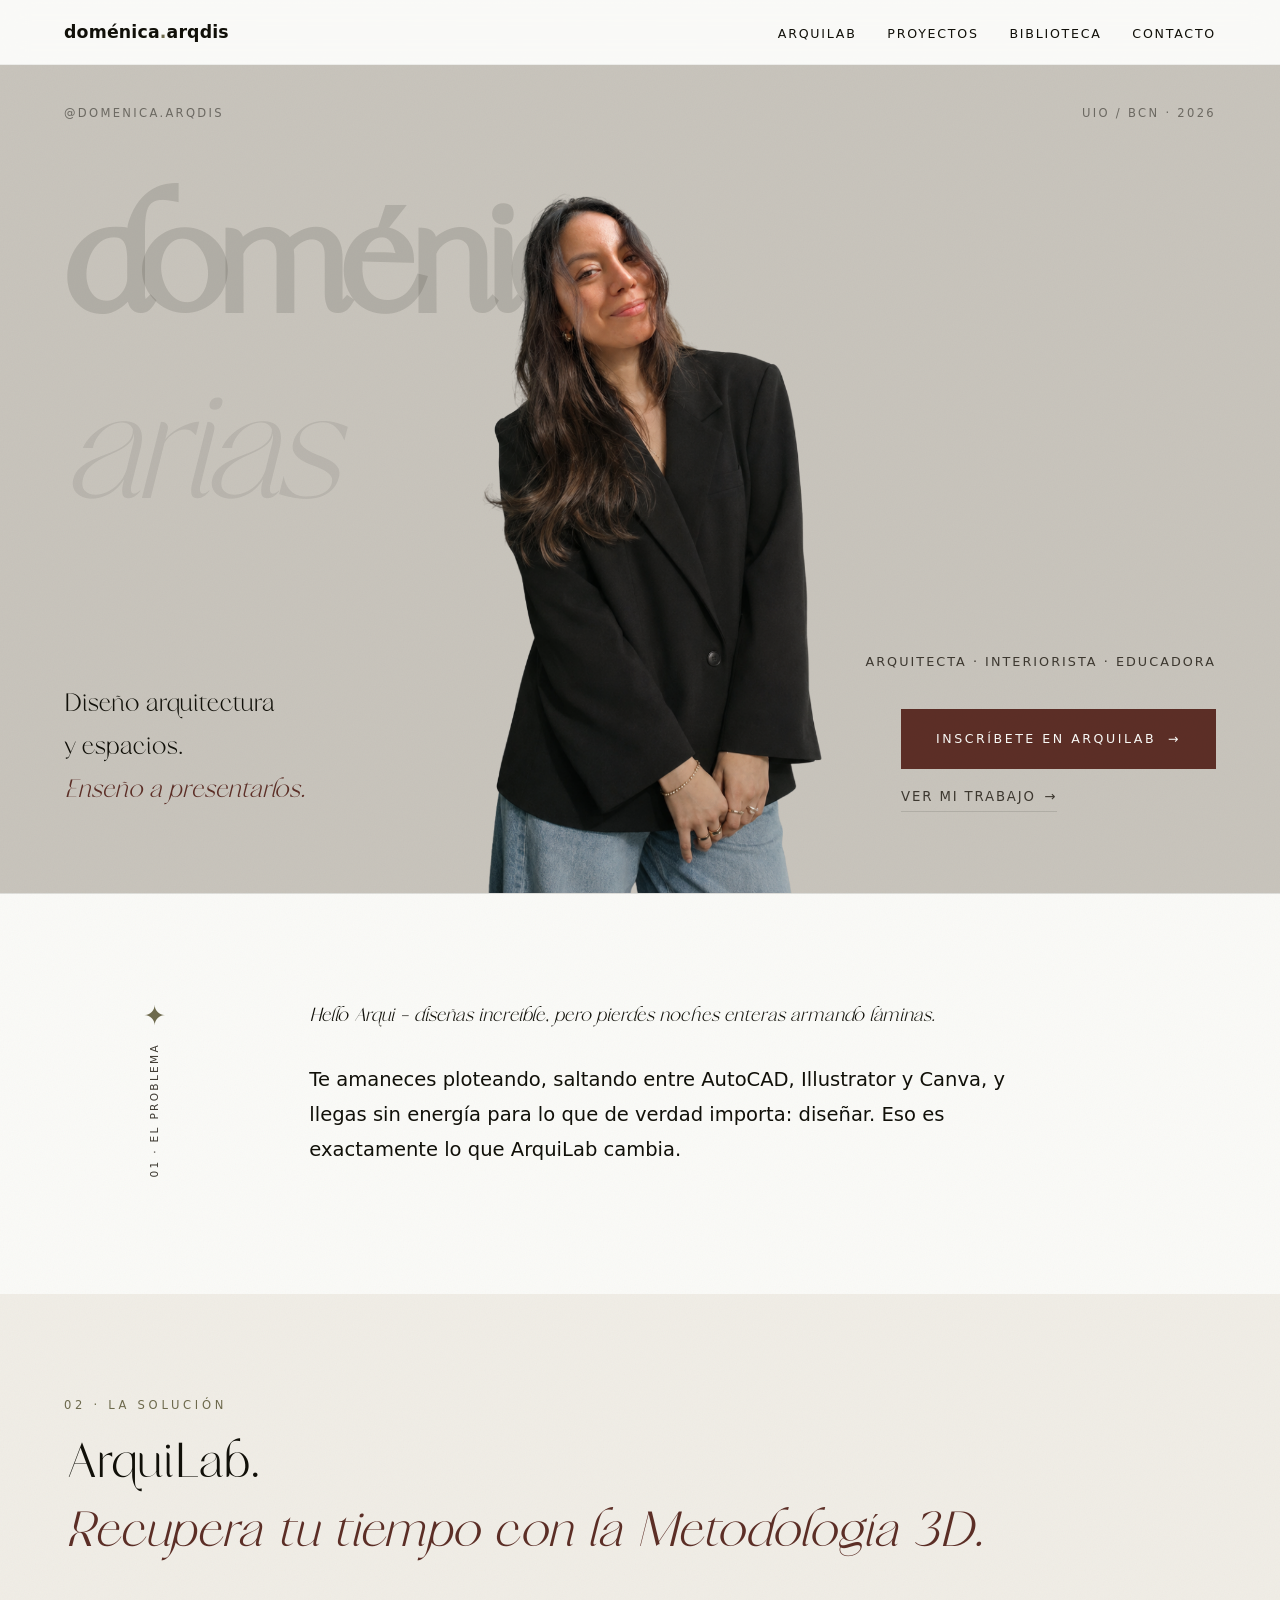
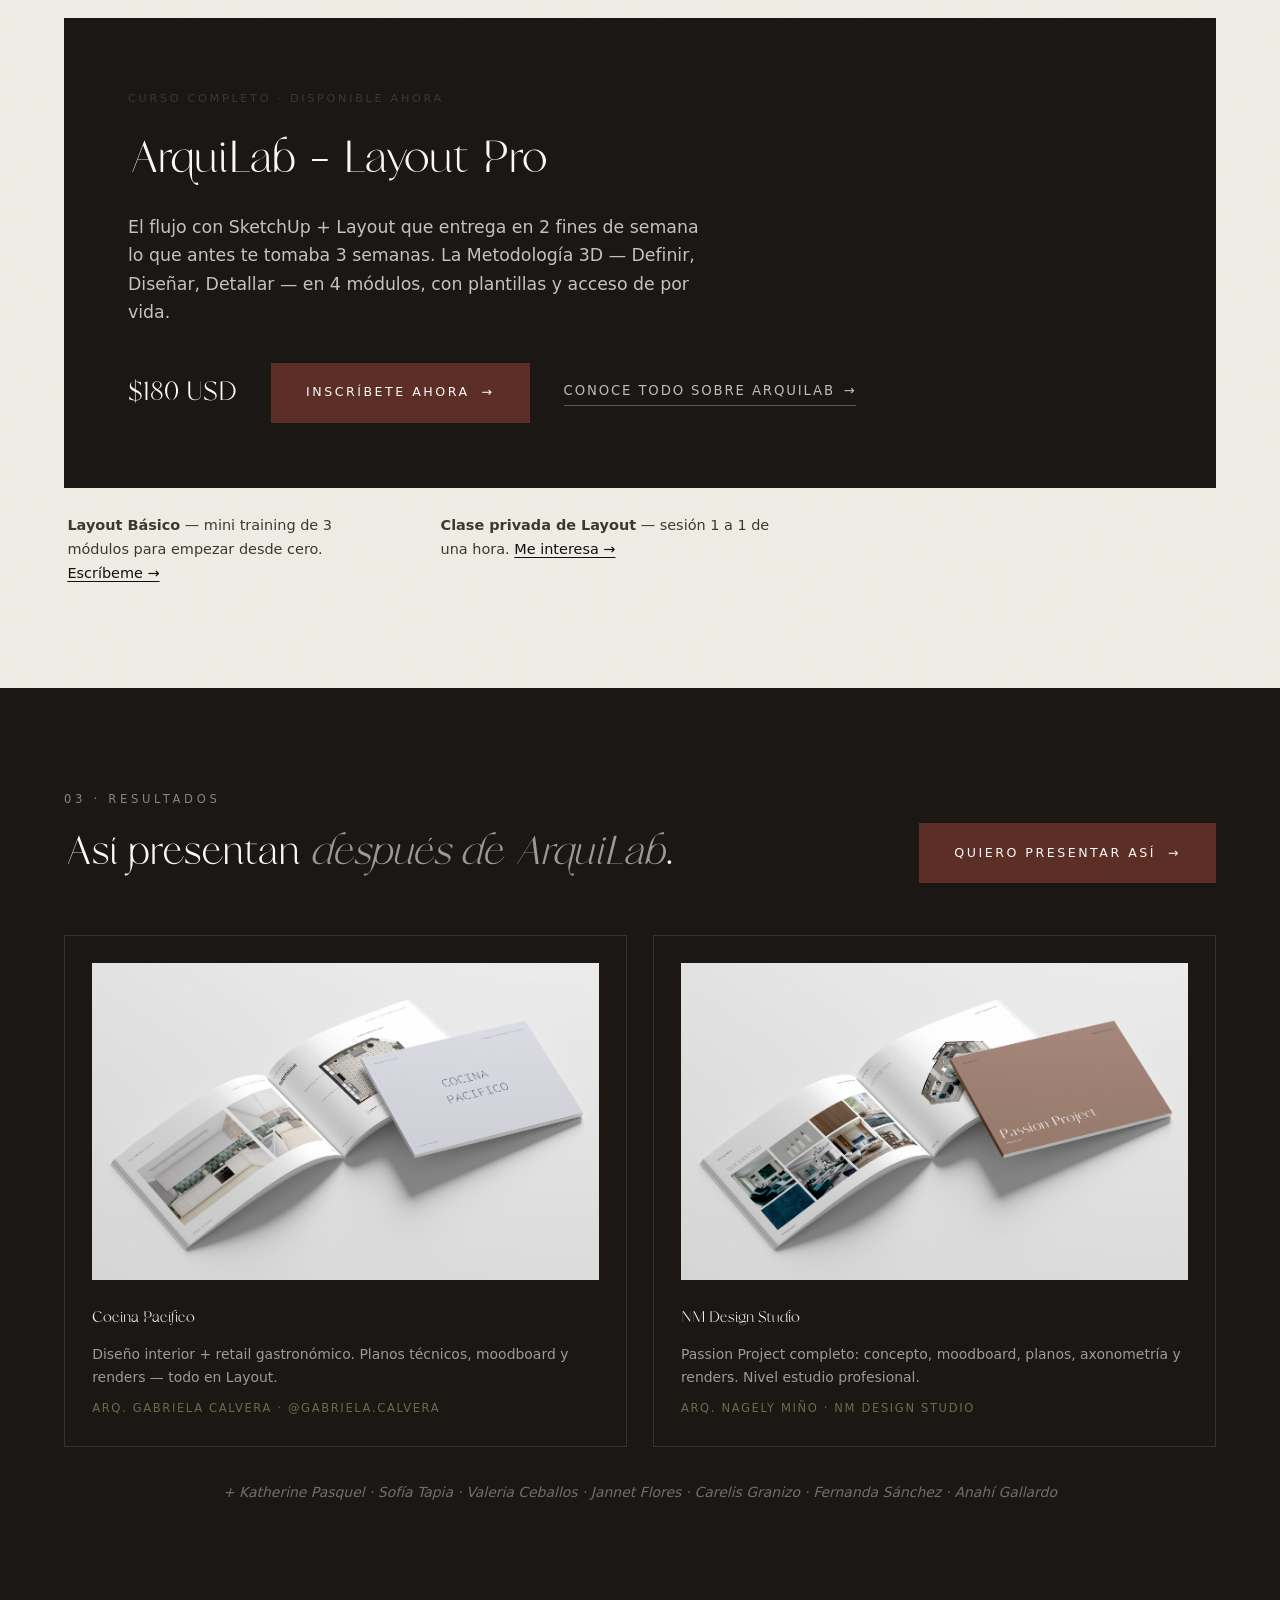
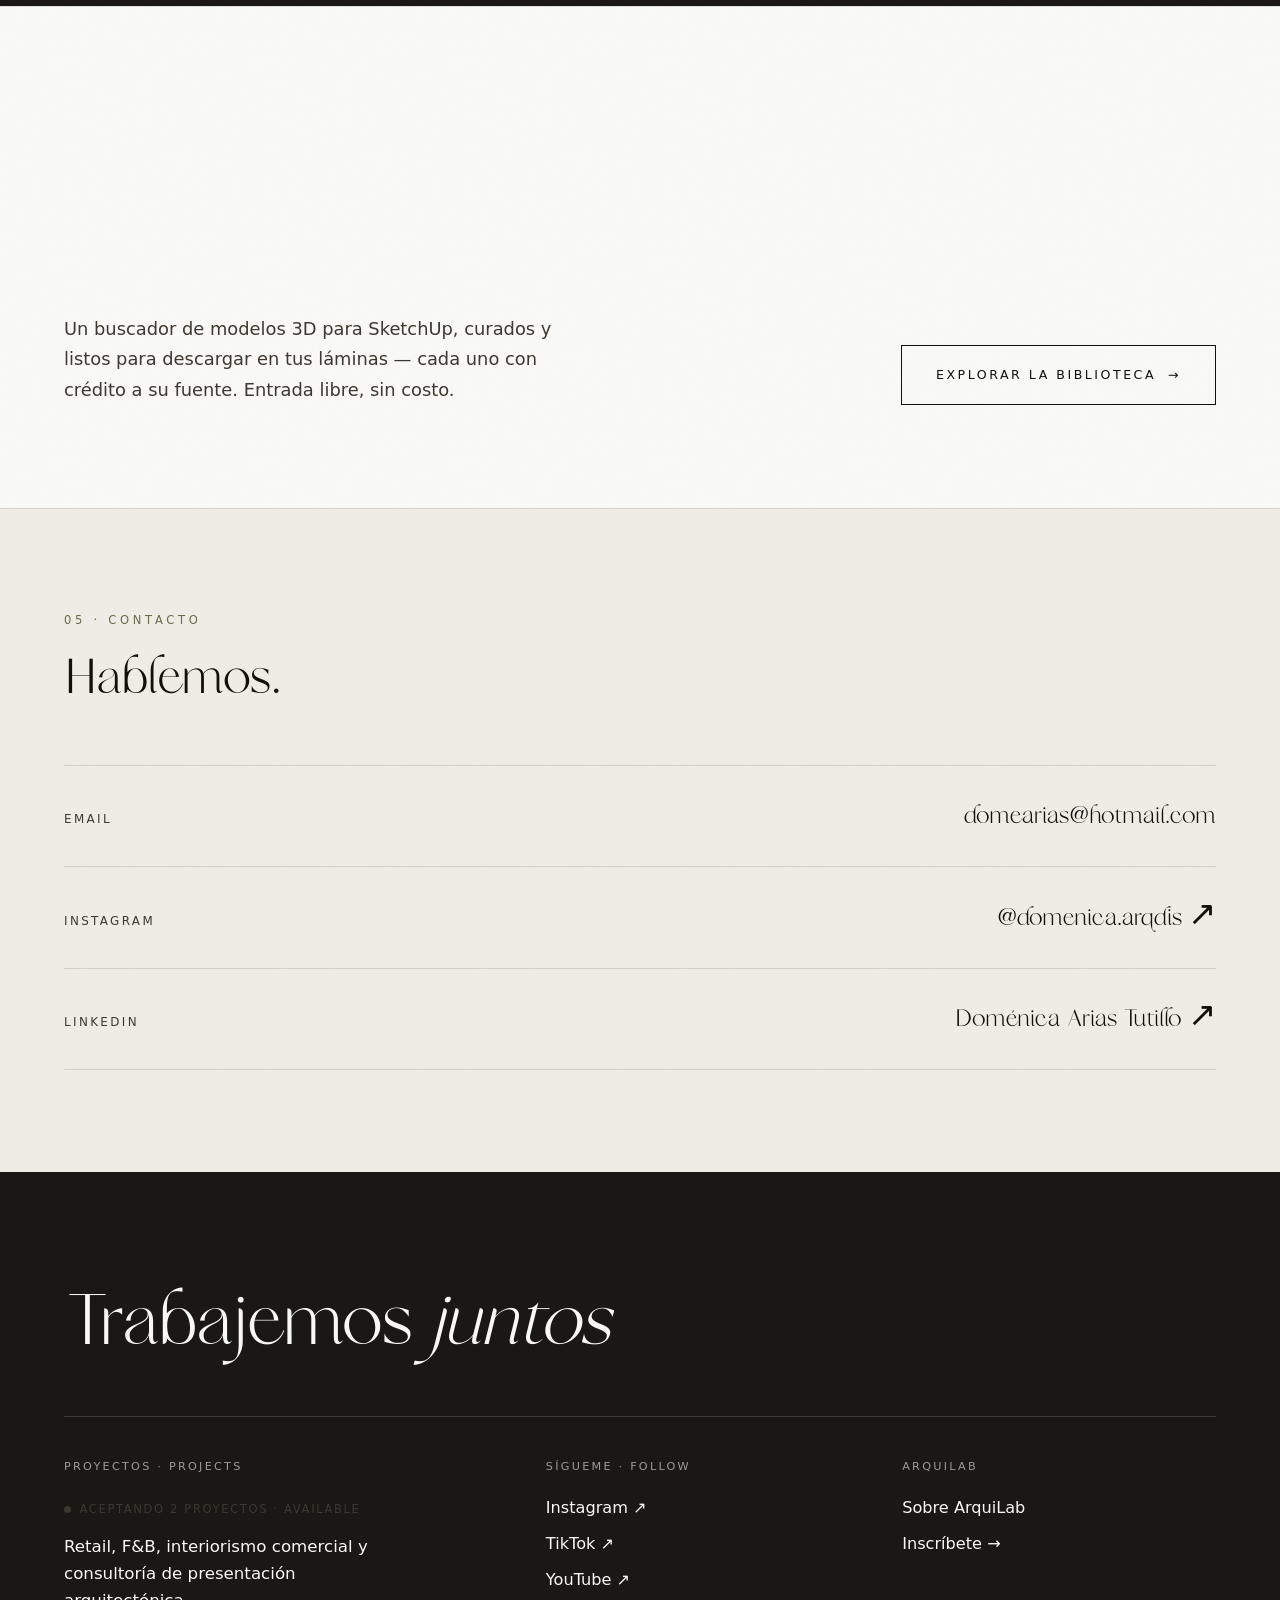
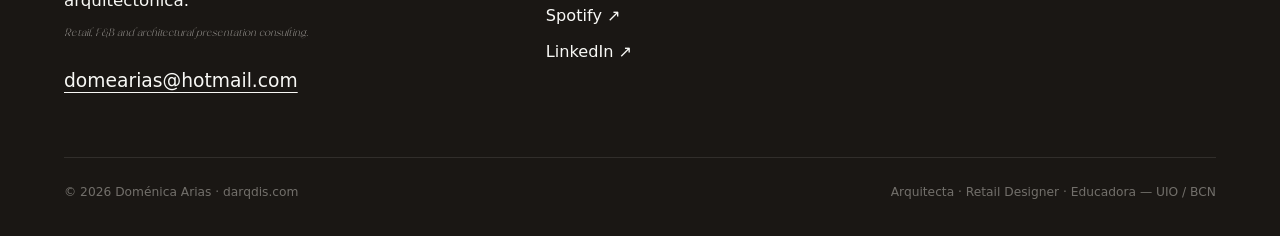
==== index.html @ 2c494d7d "nav: quita el boton Inscribete del menu (index, biblioteca, contacto) Elimina el CTA Inscribete del " ====
<!DOCTYPE html>
<html lang="es">
<head>
<!-- Google tag (gtag.js) -->
<script async src="https://www.googletagmanager.com/gtag/js?id=G-GLL4M44JNR"></script>
<script>
  window.dataLayer = window.dataLayer || [];
  function gtag(){dataLayer.push(arguments);}
  gtag('js', new Date());

  gtag('config', 'G-GLL4M44JNR');
</script>
<meta charset="UTF-8">
<meta name="viewport" content="width=device-width, initial-scale=1.0">
<title>Doménica Arias — Arquitecta · SketchUp + Layout · Retail Design</title>
<meta name="description" content="Doménica Arias — Arquitecta, retail designer e interiorista entre Quito y Barcelona. Especialista en SketchUp + Layout. Fundadora de ArquiLab. @domenica.arqdis">
<meta property="og:title" content="Doménica Arias — Arquitecta · Retail Design · Educadora">
<meta property="og:description" content="Arquitecta ecuatoriana en Barcelona. Retail design, interiorismo y formación digital para arquitectos. SketchUp + Layout + IA.">
<meta property="og:type" content="website">
<link rel="preconnect" href="https://fonts.googleapis.com">
<link rel="preconnect" href="https://fonts.gstatic.com" crossorigin>
<style>
@font-face{font-family:'Frunchy Sage';src:url('/fonts/frunchysage.ttf') format('truetype');font-weight:400;font-style:normal;font-display:swap;}

/* ============================================================
   DOMENICA ARIAS — darqdis · Sistema visual v3
   Playfair Display (serif) + Archivo (sans)
   Bone sheet floating on espresso · orthogonal grid
   Acentos, jerarquía estricta: olive = detalle · oxblood = dinero
   ============================================================ */

@import url('https://fonts.googleapis.com/css2?family=Poppins:wght@400;500;600;700&display=swap');

:root {
  /* Ritmo de fondos: blanco domina · beige de acento · espresso de impacto.
     Nunca 3 secciones seguidas del mismo tono. */
  --bone:      #FAFAF7;   /* blanco por defecto (fondo dominante) */
  --beige:     #F0EDE6;   /* acento cálido — solo algunas bandas */
  --espresso:  #1A1714;   /* impacto — resultados, footer */
  --ink:       #111009;   /* texto principal */
  --ink-soft:  #3D3830;   /* texto secundario */
  --olive:     #6E6A4D;   /* detalle */
  --oxblood:   #5C2E26;   /* dinero — CTAs de ArquiLab */
  --line:      rgba(17, 16, 9, 0.12);
  --line-2:    rgba(17, 16, 9, 0.06);
  --serif: 'Frunchy Sage', Georgia, serif;
  --sans: 'Poppins', system-ui, -apple-system, sans-serif;
  --sheet-w: 1340px;
  --inset: clamp(22px, 5vw, 80px);
  --bandY: clamp(4rem, 8vw, 7.5rem);
  --ease: cubic-bezier(0.22, 1, 0.36, 1);
}

* { margin: 0; padding: 0; box-sizing: border-box; }
html { scroll-behavior: smooth; -webkit-text-size-adjust: 100%; font-size: 106.25%; }

body {
  font-family: var(--sans);
  background: var(--bone);
  color: var(--ink);
  font-weight: 400;
  line-height: 1.65;
  -webkit-font-smoothing: antialiased;
  overflow-wrap: break-word;
}

/* ---- Accesibilidad: foco visible por teclado ---- */
a:focus-visible,
button:focus-visible,
input:focus-visible,
[tabindex]:focus-visible {
  outline: 2px solid var(--olive);
  outline-offset: 3px;
  border-radius: 1px;
}

/* ---- Full width sheet ---- */
.sheet {
  width: 100%;
  background: var(--bone);
  position: relative;
}

/* ---- Grain across the sheet ---- */
.grain {
  position: absolute;
  inset: 0;
  z-index: 60;
  pointer-events: none;
  opacity: 0.04;
  mix-blend-mode: multiply;
  background-image: url("data:image/svg+xml,%3Csvg xmlns='http://www.w3.org/2000/svg' width='200' height='200'%3E%3Cfilter id='n'%3E%3CfeTurbulence type='fractalNoise' baseFrequency='0.82' numOctaves='3' stitchTiles='stitch'/%3E%3C/filter%3E%3Crect width='100%25' height='100%25' filter='url(%23n)'/%3E%3C/svg%3E");
}

/* ============================================================
   TYPE PRIMITIVES
   ============================================================ */
.serif { font-family: var(--serif); font-weight: 500; line-height: 1.02; }
.serif-it { font-family: var(--serif); font-style: italic; font-weight: 400; }

.kicker {
  font-family: var(--sans);
  font-weight: 500;
  font-size: 0.68rem;
  letter-spacing: 0.32em;
  text-transform: uppercase;
  color: var(--olive);
}
.num {
  font-family: var(--sans);
  font-weight: 400;
  font-size: 0.72rem;
  letter-spacing: 0.12em;
  color: var(--ink-soft);
}
/* full-width inner padding */
.inner { padding-inline: var(--inset); }

/* band labels (section eyebrow row) */
.band-head {
  display: flex;
  align-items: baseline;
  justify-content: space-between;
  gap: 1.5rem;
  padding: 0;
  margin-bottom: clamp(2rem, 4vw, 3.2rem);
}
.band-head .num { white-space: nowrap; }

/* ============================================================
   NAV
   ============================================================ */
.nav {
  position: sticky;
  top: 0;
  z-index: 70;
  display: flex;
  align-items: center;
  justify-content: space-between;
  padding: 1.05rem var(--inset);
  background: rgba(250, 250, 247, 0.86);
  backdrop-filter: blur(12px);
  -webkit-backdrop-filter: blur(12px);
  border-bottom: 1px solid var(--line-2);
}
.nav__brand {
  font-family: var(--sans);
  font-weight: 700;
  font-size: 1.02rem;
  letter-spacing: 0.01em;
  text-decoration: none;
  color: var(--ink);
}
.nav__brand .dot { color: var(--olive); }
.nav__links { margin-left:auto;
  display: flex;
  gap: clamp(1.1rem, 2.4vw, 2.4rem);
  list-style: none;
  align-items: center;
}
.nav__links a {
  font-family: var(--sans);
  font-size: 0.74rem;
  font-weight: 400;
  letter-spacing: 0.14em;
  text-transform: uppercase;
  text-decoration: none;
  color: var(--ink);
  position: relative;
  padding: 0.3rem 0;
}
.nav__links a::after {
  content: '';
  position: absolute;
  left: 0; bottom: -1px;
  width: 0; height: 1px;
  background: var(--ink);
  transition: width 0.4s var(--ease);
}
.nav__links a:hover::after,
.nav__links a.active::after { width: 100%; }
.nav__links a.active { font-weight: 500; }

.nav__toggle {
  display: none;
  background: none; border: none; cursor: pointer;
  padding: 0.5rem; flex-direction: column; gap: 5px;
}
.nav__toggle span { display: block; width: 25px; height: 1.5px; background: var(--ink); transition: transform 0.4s var(--ease), opacity 0.3s; }
.nav.open .nav__toggle span:nth-child(1) { transform: translateY(6.5px) rotate(45deg); }
.nav.open .nav__toggle span:nth-child(2) { opacity: 0; }
.nav.open .nav__toggle span:nth-child(3) { transform: translateY(-6.5px) rotate(-45deg); }

/* ============================================================
   BUTTONS
   ============================================================ */
.btn {
  display: inline-flex;
  align-items: center;
  gap: 0.7rem;
  font-family: var(--sans);
  font-weight: 500;
  font-size: 0.74rem;
  letter-spacing: 0.2em;
  text-transform: uppercase;
  text-decoration: none;
  color: var(--ink);
  background: transparent;
  padding: 1.1rem 2rem;
  border: 1.5px solid var(--ink);
  border-radius: 0;
  cursor: pointer;
  transition: background 0.45s var(--ease), color 0.45s var(--ease);
}
.btn .arrow { transition: transform 0.45s var(--ease); }
.btn:hover { background: var(--ink); color: var(--bone); }
.btn:hover .arrow { transform: translateX(5px); }
.btn--solid { background: var(--ink); color: var(--bone); border-color: var(--ink); padding: 1.2rem 2.4rem; font-size: 0.8rem; }
.btn--solid:hover { background: var(--ink); border-color: var(--ink); color: var(--bone); }
.btn--light { color: var(--bone); border-color: rgba(247,244,238,0.6); padding: 1.2rem 2.4rem; font-size: 0.8rem; }
.btn--light:hover { background: var(--bone); color: var(--ink); border-color: var(--bone); }
.btn--oxblood { background: var(--oxblood); color: var(--bone); border-color: var(--oxblood); }
.btn--oxblood:hover { background: var(--ink); color: var(--bone); border-color: var(--ink); }
.btn[disabled] { opacity: 0.55; cursor: not-allowed; }
.btn[disabled]:hover { background: transparent; color: inherit; }

/* ============================================================
   HERO
   ============================================================ */
.hero { position: relative; }

/* Treatment A — tipografía gigante de fondo + foto encima con blend mode */
.heroA__media {
  position: relative;
  height: clamp(600px, 92vh, 980px);
  width: 100%;
  background: #C8C4BC;  /* gris estudio más oscuro como referencia */
  overflow: hidden;
}
.heroA__right {
  display: flex; flex-direction: column;
  gap: 1rem; align-items: flex-end; text-align: right;
}

/* Texto gigante — zona superior, ocupa 70% de la altura */
.heroA__wordmark {
  position: absolute; top: 0; left: 0; right: 0;
  height: 72%; z-index: 1;
  display: flex; flex-direction: column;
  justify-content: center; align-items: flex-start;
  padding: 0 var(--inset);
  pointer-events: none; user-select: none;
  line-height: 0.85;
}
.heroA__wordmark span {
  font-family: var(--serif); font-weight: 700;
  font-size: clamp(5rem, 17vw, 17rem);
  color: rgba(17,16,9,0.12);
  letter-spacing: -0.03em;
  text-transform: lowercase; display: block;
}
.heroA__wordmark span:last-child {
  font-style: italic; font-weight: 400;
  color: rgba(17,16,9,0.08);
}

/* Foto — PNG con fondo transparente, directo sobre el texto */
.heroA__portrait {
  position: absolute; bottom: 0; left: 50%;
  transform: translateX(-50%);
  width: 50%; height: 100%; z-index: 2;
  display: flex; align-items: flex-end; justify-content: center;
}
.heroA__portrait .ph {
  width: 100%; height: 90%;
  background: rgba(17,16,9,0.04);
  border: 1px dashed var(--line);
  display: flex; align-items: center; justify-content: center;
}
.heroA__portrait img {
  width: 100%; height: 100%;
  object-fit: contain;
  object-position: bottom center;
  display: block;
  /* Sin mix-blend-mode — PNG transparente directo */
}

/* Info overlay — arriba y abajo sin cruzarse */
.heroA__overlay {
  position: absolute; inset: 0; z-index: 4;
  display: flex; flex-direction: column;
  justify-content: space-between;
  padding: clamp(1.5rem, 3vw, 2.5rem) var(--inset);
  pointer-events: none;
}
.heroA__overlay-top {
  display: flex; justify-content: space-between; align-items: center;
}
.heroA__handle, .heroA__date {
  font-family: var(--sans); font-size: 0.68rem;
  letter-spacing: 0.2em; text-transform: uppercase;
  color: rgba(17,16,9,0.5);
}

/* Descripción — flotante abajo sin franja blanca */
.heroA__overlay-bottom {
  padding: 0 0 2.5rem 0;
  display: grid; grid-template-columns: 1fr 1fr;
  gap: 1rem; align-items: end;
  pointer-events: all;
  position: relative; z-index: 5;
}
.heroA__name {
  font-family: var(--serif); font-weight: 400;
  font-size: clamp(1.4rem, 2.8vw, 2.2rem);
  line-height: 1.2; color: var(--ink);
}
.heroA__name em { font-style: italic; font-weight: 400; color: var(--oxblood); }
.heroA__sub {
  font-family: var(--sans); font-weight: 400;
  font-size: 0.75rem; letter-spacing: 0.16em;
  text-transform: uppercase; color: var(--ink-soft);
  margin-bottom: 1.2rem;
}
.heroA__cta { display: flex; flex-direction: column; align-items: flex-start; gap: 1rem; }
.hero__link {
  display: inline-flex; align-items: center; gap: 0.5rem;
  font-family: var(--sans); font-size: 0.78rem;
  letter-spacing: 0.14em; text-transform: uppercase;
  text-decoration: none; color: var(--ink-soft);
  border-bottom: 1px solid var(--line); padding-bottom: 0.2rem;
  transition: color 0.4s var(--ease), border-color 0.4s var(--ease);
}
.hero__link .arrow { transition: transform 0.4s var(--ease); }
.hero__link:hover { color: var(--ink); border-color: var(--ink); }
.hero__link:hover .arrow { transform: translateX(4px); }
.btn--ghost-light { color: var(--ink); border-color: var(--line); }
.btn--ghost-light:hover { background: var(--ink); color: var(--bone); }
.btn--outline-dark { background: transparent; color: var(--ink); border-color: var(--ink); }
.btn--outline-dark:hover { background: var(--ink); color: var(--bone); }
.about__body .en-light { font-size: 0.85rem; color: var(--ink-soft); font-style: italic; line-height: 1.6; }

@media (max-width: 640px) {
  .heroA__overlay-bottom { grid-template-columns: 1fr; }
  .heroA__portrait { width: 70%; }
  .heroA__wordmark span { font-size: clamp(3.5rem, 18vw, 8rem); }
}

/* Treatment B — editorial split, lots of air */
.heroB {
  display: grid;
  grid-template-columns: 1.05fr 0.95fr;
  min-height: clamp(560px, 80vh, 820px);
}
.heroB__text {
  padding: var(--inset);
  display: flex;
  flex-direction: column;
  justify-content: center;
}
.heroB__name {
  font-family: var(--serif);
  font-weight: 500;
  font-size: clamp(3rem, 8.5vw, 8rem);
  line-height: 0.92;
}
.heroB__name em { font-style: italic; font-weight: 400; }
.heroB__lead {
  font-family: var(--serif);
  font-style: italic;
  font-weight: 400;
  font-size: clamp(1.3rem, 2.2vw, 2rem);
  line-height: 1.3;
  margin-top: 1.8rem;
  max-width: 24ch;
  color: var(--ink);
}
.heroB__row { display: flex; align-items: center; gap: 1.4rem; margin-top: 2.4rem; flex-wrap: wrap; }
.heroB__kicker { font-family: var(--sans); font-weight: 500; font-size: 0.66rem; letter-spacing: 0.3em; text-transform: uppercase; color: var(--ink-soft); margin-bottom: 1.6rem; }
.heroB__media { position: relative; }

/* Treatment C — big rounded sans wordmark over image (informal) */
.heroC__media { position: relative; height: clamp(560px, 84vh, 880px); }
.heroC__overlay {
  position: absolute; inset: 0;
  display: flex; flex-direction: column;
  align-items: center; justify-content: center;
  padding: var(--inset);
}
.heroC__word {
  font-family: var(--sans);
  font-weight: 800;
  font-size: clamp(4rem, 22vw, 20rem);
  line-height: 0.82;
  letter-spacing: -0.03em;
  color: var(--bone);
  text-align: center;
  mix-blend-mode: soft-light;
}
.heroC__word2 {
  font-family: var(--sans);
  font-weight: 800;
  font-size: clamp(4rem, 22vw, 20rem);
  line-height: 0.82;
  letter-spacing: -0.03em;
  color: var(--bone);
  text-align: center;
  position: absolute;
  inset: 0;
  display: flex; align-items: center; justify-content: center;
  opacity: 0.0;
}
.heroC__bar {
  position: absolute;
  left: 0; right: 0; bottom: 0;
  background: var(--bone);
  display: flex;
  align-items: center;
  justify-content: space-between;
  gap: 1.5rem;
  padding: 1.2rem var(--inset);
  flex-wrap: wrap;
}
.heroC__bar .sub { font-family: var(--sans); font-weight: 400; font-size: 0.9rem; letter-spacing: 0.06em; }

/* ============================================================
   IMAGE PLACEHOLDERS
   ============================================================ */
.ph {
  position: relative;
  width: 100%; height: 100%;
  min-height: 100%;
  background-color: var(--line);
  background-image: repeating-linear-gradient(135deg, rgba(17,16,9,0.045) 0, rgba(17,16,9,0.045) 1px, transparent 1px, transparent 12px);
  display: flex; align-items: center; justify-content: center;
  overflow: hidden;
}
.ph--dark { background-color: var(--espresso); }
.ph--dark .ph__tag { color: rgba(247,244,238,0.7); border-color: rgba(247,244,238,0.28); background: rgba(247,244,238,0.06); }
.ph--olive { background-color: var(--olive); }
.ph--blue  { background-color: var(--ink-soft); }
.ph--olive .ph__tag, .ph--blue .ph__tag { color: rgba(247,244,238,0.85); border-color: rgba(247,244,238,0.4); background: rgba(247,244,238,0.08); }
.ph__tag {
  font-family: ui-monospace, 'SFMono-Regular', 'Menlo', monospace;
  font-size: 0.6rem; letter-spacing: 0.04em; text-transform: uppercase;
  color: var(--ink-soft);
  border: 1px dashed rgba(17,16,9,0.3);
  background: rgba(247,244,238,0.4);
  padding: 0.35rem 0.65rem;
}

/* ============================================================
   PHILOSOPHY band (intro statement)
   ============================================================ */
.philosophy { padding: var(--bandY) var(--inset); border-top: 1px solid var(--line); }
.philosophy__grid {
  display: grid;
  grid-template-columns: 0.2fr 1fr;
  gap: clamp(2rem, 5vw, 5rem);
  align-items: start;
}
.philosophy__note {
  display: flex; flex-direction: column; gap: 0.8rem;
  align-items: center; padding-top: 0.3rem;
  position: sticky; top: 6rem;
}
.philosophy__note-marker {
  font-size: 1.6rem; color: var(--olive); line-height: 1;
}
.philosophy__note-label {
  font-family: var(--sans); font-size: 0.62rem;
  letter-spacing: 0.22em; text-transform: uppercase;
  color: var(--ink-soft); writing-mode: vertical-rl;
  transform: rotate(180deg);
}
.philosophy__title { font-family: var(--serif); font-weight: 500; font-size: clamp(2.4rem, 5vw, 4.2rem); line-height: 1; }
.philosophy__body p { font-size: 1.15rem; max-width: 58ch; margin-bottom: 1.4rem; line-height: 1.8; }
.philosophy__body .en {
  font-family: var(--serif); font-style: italic;
  font-size: 1.6rem; color: var(--ink); line-height: 1.4;
  margin-bottom: 1.6rem;
}
.philosophy__body .en-sub {
  font-family: var(--serif); font-style: italic;
  font-size: 1rem; color: var(--ink-soft); line-height: 1.6;
}

/* ============================================================
   PROJECTS — orthogonal grid of tiles
   ============================================================ */
.projects { background: var(--espresso); color: var(--bone); padding: var(--bandY) var(--inset); }
.projects .band-head { color: var(--bone); }
.projects .band-head .num, .projects .kicker { color: rgba(247,244,238,0.6); }
.projects__title { font-family: var(--serif); font-weight: 500; font-size: clamp(2.2rem, 5vw, 3.8rem); line-height: 1; }
.projects__intro { color: rgba(247,244,238,0.7); font-size: 0.9rem; max-width: 30ch; }

.proj-grid {
  display: grid;
  grid-template-columns: repeat(3, 1fr);
  gap: 1px;
  background: rgba(247,244,238,0.12);
}
.proj-card {
  position: relative;
  background: var(--espresso);
  text-decoration: none;
  color: var(--bone);
  display: flex;
  flex-direction: column;
}
.proj-card__media { position: relative; aspect-ratio: 4 / 5; overflow: hidden; }
.proj-card__media img { width: 100%; height: 100%; object-fit: cover; display: block; transition: transform 1.1s var(--ease); }
.proj-card:hover img { transform: scale(1.05); }
.proj-card__overlay {
  position: absolute; inset: 0;
  background: rgba(20,16,12,0.74);
  display: flex; align-items: center; justify-content: center;
  padding: 1.8rem; text-align: center;
  opacity: 0; transition: opacity 0.5s var(--ease);
}
.proj-card:hover .proj-card__overlay { opacity: 1; }
.proj-card__overlay p { font-family: var(--serif); font-style: italic; font-size: 1.15rem; line-height: 1.45; color: var(--bone); }
.proj-card__foot {
  display: flex; align-items: baseline; justify-content: space-between; gap: 1rem;
  padding: 1.1rem 1.3rem 0.4rem;
}
.proj-card__name { font-family: var(--serif); font-weight: 500; font-size: clamp(1.4rem, 2.2vw, 1.9rem); line-height: 1; }
.proj-card__year { font-family: var(--sans); font-size: 0.74rem; color: rgba(247,244,238,0.55); white-space: nowrap; }
.proj-card__type { font-family: var(--sans); font-size: 0.64rem; letter-spacing: 0.18em; text-transform: uppercase; color: rgba(247,244,238,0.55); padding: 0 1.3rem 1.3rem; }

/* ============================================================
   MANIFESTO band — olive color block (eclectic accent)
   ============================================================ */
.manifesto { background: var(--olive); color: var(--bone); padding: clamp(4rem, 9vw, 8rem) var(--inset); }
.manifesto__inner { display: grid; grid-template-columns: 1fr; gap: 2rem; }
.manifesto__quote {
  font-family: var(--serif);
  font-weight: 400;
  font-size: clamp(2rem, 5.2vw, 4.4rem);
  line-height: 1.08;
  max-width: 18ch;
  text-wrap: balance;
}
.manifesto__quote em { font-style: italic; }
.manifesto__sub {
  font-family: var(--sans); font-weight: 400; font-size: 0.95rem;
  max-width: 44ch; color: rgba(247,244,238,0.82); justify-self: end;
}

/* ============================================================
   ABOUT — split
   ============================================================ */
.about { padding: var(--bandY) var(--inset); }
.about__grid { display: grid; grid-template-columns: 0.85fr 1.15fr; gap: clamp(2.5rem, 6vw, 6rem); align-items: center; }
.about__photo { aspect-ratio: 4 / 5; position: relative; }
.about__title { font-family: var(--serif); font-weight: 500; font-size: clamp(2.4rem, 5.5vw, 4.4rem); line-height: 0.98; margin-bottom: 1.8rem; }
.about__title em { font-style: italic; font-weight: 400; color: var(--oxblood); }
.about__body p { font-size: 1rem; margin-bottom: 1.2rem; max-width: 54ch; }
.about__body .en { font-family: var(--serif); font-style: italic; font-size: 1.1rem; color: var(--ink-soft); border-left: 2px solid var(--line); padding-left: 1.1rem; margin-bottom: 2rem; line-height: 1.5; }
.about__socials { display: flex; flex-wrap: wrap; gap: 0.7rem; margin-top: 2rem; }
.social-link {
  display: inline-flex; align-items: center; gap: 0.55rem;
  font-family: var(--sans); font-size: 0.72rem; letter-spacing: 0.12em; text-transform: uppercase;
  text-decoration: none; color: var(--ink);
  border: 1px solid var(--line); padding: 0.65rem 1.1rem;
  transition: all 0.4s var(--ease);
}
.social-link:hover { background: var(--ink); color: var(--bone); border-color: var(--ink); }
.social-link svg { display: block; flex-shrink: 0; transition: transform 0.4s var(--ease); }
.social-link:hover svg { transform: scale(1.08); }

/* ============================================================
   COURSES
   ============================================================ */
.courses { background: var(--beige); padding: var(--bandY) var(--inset); }

/* ============================================================
   RESULTADOS ARQUILAB
   ============================================================ */
.results { background: var(--espresso); color: var(--bone); padding: var(--bandY) var(--inset); }
.results__head { display: flex; justify-content: space-between; align-items: flex-end; gap: 1rem; flex-wrap: wrap; margin-bottom: clamp(2rem, 4vw, 3.5rem); }
.results .kicker { color: rgba(247,244,238,0.5); margin-bottom: 0.8rem; }
.results__title { font-family: var(--serif); font-weight: 500; font-size: clamp(2rem, 4.5vw, 3.4rem); line-height: 1.05; }
.results__title em { font-style: italic; font-weight: 400; color: rgba(247,244,238,0.6); }
.results__head .btn { flex-shrink: 0; }
.results__grid { display: grid; grid-template-columns: 1fr 1fr; gap: 1.5rem; }
.results-card { border: 1px solid rgba(247,244,238,0.12); padding: 1.6rem; }
.results-card__media { aspect-ratio: 16 / 10; overflow: hidden; margin-bottom: 1.2rem; }
.results-card__media img { width: 100%; height: 100%; object-fit: cover; display: block; }
.results-card__title { font-family: var(--serif); font-weight: 500; font-size: 1.3rem; margin-bottom: 0.4rem; }
.results-card__desc { font-size: 0.82rem; color: rgba(247,244,238,0.6); margin-bottom: 0.6rem; }
.results-card__author { font-size: 0.68rem; letter-spacing: 0.14em; text-transform: uppercase; color: var(--olive); }
.results__names { text-align: center; font-size: 0.82rem; font-style: italic; color: rgba(247,244,238,0.4); margin-top: 2rem; }
@media (max-width: 640px) { .results__grid { grid-template-columns: 1fr; } }

/* ============================================================
   BIBLIOTECA (teaser — recurso gratis, entrada suave)
   ============================================================ */
.biblioteca { padding: var(--bandY) var(--inset); border-top: 1px solid var(--line); }
.biblioteca__title { font-family: var(--serif); font-weight: 500; font-size: clamp(2rem, 4.5vw, 3.4rem); line-height: 1.05; margin-top: 0.8rem; }
.biblioteca__title em { font-style: italic; font-weight: 400; color: var(--oxblood); }
.biblioteca__inner { display: flex; align-items: flex-end; justify-content: space-between; gap: clamp(1.5rem, 4vw, 3rem); flex-wrap: wrap; margin-top: clamp(1.5rem, 3vw, 2.5rem); }
.biblioteca__lead { font-size: 1.05rem; color: var(--ink-soft); max-width: 46ch; line-height: 1.7; }
.biblioteca__inner .btn { flex-shrink: 0; }

/* ============================================================
   CONTACTO (lista clave/valor)
   ============================================================ */
.contacto { background: var(--beige); padding: var(--bandY) var(--inset); border-top: 1px solid var(--line); }
.contacto__title { font-family: var(--serif); font-weight: 500; font-size: clamp(2.4rem, 5.5vw, 4.4rem); line-height: 1; margin-top: 0.8rem; }
.contacto__list { margin-top: clamp(2rem, 4vw, 3rem); border-top: 1px solid var(--line); }
.contacto__row { display: flex; align-items: baseline; justify-content: space-between; gap: 1.5rem; padding: 1.3rem 0; border-bottom: 1px solid var(--line); flex-wrap: wrap; }
.contacto__row dt { font-family: var(--sans); font-size: 0.7rem; letter-spacing: 0.2em; text-transform: uppercase; color: var(--ink-soft); }
.contacto__row dd { font-family: var(--serif); font-size: clamp(1.3rem, 3vw, 2rem); }
.contacto__row dd a { color: var(--ink); text-decoration: none; border-bottom: 1px solid transparent; transition: border-color 0.4s var(--ease); }
.contacto__row dd a:hover { border-bottom-color: var(--ink); }

/* ============================================================
   NEWSLETTER
   ============================================================ */
.newsletter { background: var(--espresso); color: var(--bone); padding: var(--bandY) var(--inset); }
.newsletter__inner { display: grid; grid-template-columns: 1.05fr 0.95fr; gap: clamp(2rem, 5vw, 5rem); align-items: center; }
.newsletter__title { font-family: var(--serif); font-weight: 500; font-size: clamp(2.4rem, 5.5vw, 4.4rem); line-height: 1; margin: 1rem 0 1.4rem; }
.newsletter__title em { font-style: italic; font-weight: 400; }
.newsletter__sub { font-family: var(--sans); font-weight: 400; font-size: 1rem; line-height: 1.6; color: rgba(247,244,238,0.78); max-width: 44ch; }
.newsletter__form { display: flex; flex-direction: column; gap: 0.9rem; }
.newsletter__input { background: transparent; border: none; border-bottom: 1px solid rgba(247,244,238,0.4); padding: 0.95rem 0; font-family: var(--sans); font-size: 1rem; color: var(--bone); font-weight: 400; outline: none; transition: border-color 0.4s var(--ease); }
.newsletter__input::placeholder { color: rgba(247,244,238,0.4); }
.newsletter__input:focus { border-bottom-color: var(--bone); }
.newsletter__btn { align-self: flex-start; margin-top: 0.5rem; }
.newsletter__legal { font-family: var(--sans); font-size: 0.7rem; color: rgba(247,244,238,0.4); letter-spacing: 0.04em; margin-top: 0.6rem; }

/* ============================================================
   FOOTER
   ============================================================ */
.footer { background: var(--espresso); color: var(--bone); padding: var(--bandY) var(--inset) 2rem; }
.footer__cta { font-family: var(--serif); font-weight: 500; font-size: clamp(2.6rem, 8vw, 6.5rem); line-height: 0.95; margin-bottom: 2.6rem; }
.footer__cta em { font-style: italic; font-weight: 400; }
.footer__grid { display: grid; grid-template-columns: 1.4fr 1fr 1fr; gap: 2.5rem; padding-top: 2.4rem; border-top: 1px solid rgba(247,244,238,0.16); }
.footer__col h4 { font-family: var(--sans); font-weight: 500; font-size: 0.66rem; letter-spacing: 0.2em; text-transform: uppercase; color: rgba(247,244,238,0.6); margin-bottom: 1.1rem; }
.footer__col a { display: block; color: var(--bone); text-decoration: none; font-size: 0.95rem; margin-bottom: 0.55rem; width: fit-content; transition: color 0.3s var(--ease); }
.footer__col a:hover { color: var(--ink-soft); }
.footer__avail { font-size: 0.98rem; line-height: 1.6; max-width: 32ch; }
.footer__avail .en { display: block; font-family: var(--serif); font-style: italic; font-size: 0.9rem; color: rgba(247,244,238,0.55); margin-top: 0.4rem; }
.footer__avail .pulse { display: inline-flex; align-items: center; gap: 0.5rem; margin-bottom: 0.9rem; font-family: var(--sans); font-size: 0.68rem; letter-spacing: 0.14em; text-transform: uppercase; color: var(--ink-soft); }
.footer__avail .pulse i { width: 7px; height: 7px; border-radius: 50%; background: var(--ink-soft); box-shadow: 0 0 0 0 rgba(168,180,179,0.6); animation: pulse 2.4s infinite; }
@keyframes pulse { 0% { box-shadow: 0 0 0 0 rgba(168,180,179,0.55); } 70% { box-shadow: 0 0 0 8px rgba(168,180,179,0); } 100% { box-shadow: 0 0 0 0 rgba(168,180,179,0); } }
.footer__base { display: flex; justify-content: space-between; align-items: center; gap: 1rem; flex-wrap: wrap; margin-top: 3rem; padding-top: 1.4rem; border-top: 1px solid rgba(247,244,238,0.1); font-family: var(--sans); font-size: 0.72rem; color: rgba(247,244,238,0.4); }

/* ============================================================
   PROJECT DETAIL PAGE (proyecto.html)
   ============================================================ */
.pd-nav .nav__back {
  display: inline-flex; align-items: center; gap: 0.6rem;
  font-family: var(--sans); font-size: 0.74rem; letter-spacing: 0.14em; text-transform: uppercase;
  text-decoration: none; color: var(--ink);
}
.pd-nav .nav__back .arrow { transition: transform 0.4s var(--ease); }
.pd-nav .nav__back:hover .arrow { transform: translateX(-5px); }

/* Hero */
.pd-hero { position: relative; }
.pd-hero__media { position: relative; height: clamp(520px, 78vh, 820px); }
.pd-hero__overlay {
  position: absolute; inset: 0;
  background: linear-gradient(180deg, rgba(20,16,12,0.28) 0%, rgba(20,16,12,0.05) 45%, rgba(20,16,12,0.62) 100%);
  display: flex; flex-direction: column; justify-content: flex-end;
  padding: var(--inset); color: var(--bone);
}
.pd-hero__kicker { font-family: var(--sans); font-weight: 500; font-size: 0.7rem; letter-spacing: 0.28em; text-transform: uppercase; color: rgba(247,244,238,0.82); margin-bottom: 1rem; }
.pd-hero__name { font-family: var(--serif); font-weight: 500; font-size: clamp(3rem, 10vw, 9rem); line-height: 0.92; }
.pd-hero__name em { font-style: italic; font-weight: 400; }
.pd-hero__loc { font-family: var(--serif); font-style: italic; font-size: clamp(1.1rem, 2vw, 1.6rem); color: rgba(247,244,238,0.85); margin-top: 0.6rem; }

/* Meta bar */
.pd-meta { display: grid; grid-template-columns: repeat(4, 1fr); gap: 1.5rem; padding: var(--inset); border-bottom: 1px solid var(--line); }
.pd-meta__item h5 { font-family: var(--sans); font-weight: 500; font-size: 0.64rem; letter-spacing: 0.2em; text-transform: uppercase; color: var(--ink-soft); margin-bottom: 0.5rem; }
.pd-meta__item p { font-family: var(--serif); font-size: 1.3rem; line-height: 1.15; }

/* Concept + sketch */
.pd-concept { display: grid; grid-template-columns: 1.05fr 0.95fr; gap: clamp(2rem, 5vw, 5rem); align-items: center; padding: var(--bandY) var(--inset); }
.pd-concept__kicker { font-family: var(--sans); font-weight: 500; font-size: 0.66rem; letter-spacing: 0.26em; text-transform: uppercase; color: var(--ink-soft); margin-bottom: 1.4rem; }
.pd-concept__title { font-family: var(--serif); font-weight: 500; font-size: clamp(2rem, 4.5vw, 3.4rem); line-height: 1.02; margin-bottom: 1.6rem; }
.pd-concept__title em { font-style: italic; }
.pd-concept__body p { font-size: 1rem; margin-bottom: 1.1rem; max-width: 52ch; }
.pd-concept__body .en { font-family: var(--serif); font-style: italic; font-size: 1.12rem; color: var(--ink-soft); line-height: 1.5; }
.pd-sketch { aspect-ratio: 4 / 3.4; position: relative; }
.pd-sketch .ph { background-color: var(--bone); background-image: repeating-linear-gradient(135deg, rgba(17,16,9,0.06) 0, rgba(17,16,9,0.06) 1px, transparent 1px, transparent 9px); }

/* Plan — neutral band */
.pd-plan { background: var(--bone); padding: var(--bandY) var(--inset); }
.pd-plan__head { display: flex; align-items: baseline; justify-content: space-between; gap: 1.5rem; margin-bottom: clamp(2rem, 4vw, 3rem); flex-wrap: wrap; }
.pd-plan__head h2 { font-family: var(--serif); font-weight: 500; font-size: clamp(1.8rem, 4vw, 3rem); }
.pd-plan__head .num { white-space: nowrap; }
.pd-plan__frame { aspect-ratio: 16 / 9; position: relative; background: var(--bone); border: 1px solid var(--line); }
.pd-plan__frame .ph { background-color: var(--bone); background-image: repeating-linear-gradient(0deg, rgba(17,16,9,0.05) 0, rgba(17,16,9,0.05) 1px, transparent 1px, transparent 22px), repeating-linear-gradient(90deg, rgba(17,16,9,0.05) 0, rgba(17,16,9,0.05) 1px, transparent 1px, transparent 22px); }
.pd-plan__scale { display: flex; align-items: center; gap: 0.8rem; margin-top: 1.2rem; font-family: var(--sans); font-size: 0.7rem; color: var(--ink-soft); letter-spacing: 0.08em; }
.pd-plan__scale .bar { display: flex; }
.pd-plan__scale .bar span { width: 26px; height: 8px; border: 1px solid var(--ink-soft); border-right: none; }
.pd-plan__scale .bar span:last-child { border-right: 1px solid var(--ink-soft); }

/* Materials */
.pd-materials { padding: var(--bandY) var(--inset); }
.pd-materials__head { margin-bottom: clamp(2rem, 4vw, 3rem); }
.pd-materials__head h2 { font-family: var(--serif); font-weight: 500; font-size: clamp(1.8rem, 4vw, 3rem); }
.pd-materials__head .it { font-family: var(--serif); font-style: italic; color: var(--ink-soft); font-size: 1.1rem; }
.mat-grid { display: grid; grid-template-columns: repeat(4, 1fr); gap: clamp(1rem, 2vw, 1.8rem); }
.mat-card { display: flex; flex-direction: column; }
.mat-card__label { font-family: var(--serif); font-size: 1.05rem; margin-bottom: 1rem; }
.mat-card__label em { font-style: italic; color: var(--oxblood); }
.mat-card__swatch { aspect-ratio: 3 / 5; position: relative; margin-bottom: 1.1rem; }
.mat-card__rows { font-family: var(--sans); font-size: 0.74rem; color: var(--ink-soft); }
.mat-card__rows .row { display: flex; justify-content: space-between; gap: 1rem; padding: 0.45rem 0; border-top: 1px solid var(--line); }
.mat-card__rows .row b { font-weight: 500; color: var(--ink); text-align: right; }
.mat-card__rows .row b em { font-style: italic; font-weight: 400; }

/* Gallery */
.pd-gallery { padding: 0 var(--inset) var(--bandY); }
.pd-gallery__grid { display: grid; grid-template-columns: 2fr 1fr; gap: clamp(1rem, 2vw, 1.6rem); }
.pd-gallery__grid .ph { min-height: 320px; }
.pd-gallery__col { display: grid; gap: clamp(1rem, 2vw, 1.6rem); }
.pd-gallery__wide { grid-column: 1 / -1; aspect-ratio: 21 / 9; position: relative; }
.pd-gallery__tall { position: relative; }

/* Client quote */
.pd-quote { background: var(--espresso); color: var(--bone); padding: clamp(5rem, 10vw, 9rem) var(--inset); text-align: center; }
.pd-quote__mark { font-family: var(--serif); font-size: clamp(4rem, 9vw, 7rem); line-height: 0.5; color: var(--ink-soft); display: block; margin-bottom: 1rem; }
.pd-quote__text { font-family: var(--serif); font-weight: 400; font-size: clamp(1.6rem, 4vw, 3rem); line-height: 1.22; max-width: 22ch; margin: 0 auto; text-wrap: balance; }
.pd-quote__text em { font-style: italic; }
.pd-quote__by { font-family: var(--sans); font-size: 0.74rem; letter-spacing: 0.18em; text-transform: uppercase; color: rgba(247,244,238,0.6); margin-top: 2rem; }
.pd-quote__by b { display: block; color: var(--bone); font-weight: 500; margin-bottom: 0.3rem; letter-spacing: 0.1em; }

/* Next project */
.pd-next { display: flex; align-items: center; justify-content: space-between; gap: 1.5rem; padding: var(--bandY) var(--inset); border-top: 1px solid var(--line); flex-wrap: wrap; }
.pd-next__label { font-family: var(--sans); font-size: 0.7rem; letter-spacing: 0.2em; text-transform: uppercase; color: var(--ink-soft); margin-bottom: 0.6rem; }
.pd-next a { font-family: var(--serif); font-weight: 500; font-size: clamp(2rem, 5vw, 3.6rem); line-height: 1; text-decoration: none; color: var(--ink); display: inline-flex; align-items: center; gap: 1rem; transition: color 0.4s var(--ease); }
.pd-next a .arrow { font-family: var(--sans); transition: transform 0.4s var(--ease); }
.pd-next a:hover { color: var(--olive); }
.pd-next a:hover .arrow { transform: translateX(8px); }

/* ============================================================
   NAV CTA (always-visible "Inscríbete" button)
   ============================================================ */
.nav__right { display: flex; align-items: center; gap: 0.9rem; }
.nav-cta { border: 1.5px solid var(--ink) !important; padding: 0.7rem 1.3rem !important; font-size: 0.68rem !important; }
.nav-cta::after { display: none; }
@media (max-width: 480px) { .nav-cta span.arrow { display: none; } .nav-cta { padding: 0.6rem 0.9rem !important; } }

/* ============================================================
   PORTFOLIO BIO (compact, lives inside #portfolio)
   ============================================================ */
.portfolio-bio { margin-top: clamp(2.5rem, 5vw, 4rem); padding-top: 2rem; border-top: 1px solid rgba(247,244,238,0.16); display: flex; justify-content: space-between; align-items: center; gap: 2rem; flex-wrap: wrap; }
.portfolio-bio__text { font-size: 0.95rem; color: rgba(247,244,238,0.75); max-width: 46ch; }
.portfolio-bio__row { display: flex; align-items: center; gap: 1.6rem; flex-wrap: wrap; }
.portfolio-bio__row .pulse { display: inline-flex; align-items: center; gap: 0.5rem; font-family: var(--sans); font-size: 0.68rem; letter-spacing: 0.14em; text-transform: uppercase; color: var(--ink-soft); }
.portfolio-bio__row .pulse i { width: 7px; height: 7px; border-radius: 50%; background: var(--ink-soft); box-shadow: 0 0 0 0 rgba(168,180,179,0.6); animation: pulse 2.4s infinite; }
.portfolio-bio__link { color: var(--bone); text-decoration: underline; text-underline-offset: 4px; font-size: 0.9rem; }
.portfolio-bio__link:hover { color: var(--ink-soft); }

/* ============================================================
   BRIDGE (puente) — quote + photo on cream-2
   ============================================================ */
.bridge { background: var(--bone); padding: var(--bandY) var(--inset); }
.bridge__grid { display: grid; grid-template-columns: 0.85fr 1.15fr; gap: clamp(2.5rem, 6vw, 6rem); align-items: center; }
.bridge__photo { aspect-ratio: 4 / 5; position: relative; }
.bridge__quote { font-family: var(--serif); font-weight: 400; font-size: clamp(2rem, 5vw, 3.6rem); line-height: 1.1; max-width: 16ch; color: var(--ink); }
.bridge__quote em { font-style: italic; color: var(--olive); }
.bridge__sub { font-family: var(--sans); font-weight: 400; font-size: 0.95rem; color: var(--ink-soft); margin-top: 1.2rem; max-width: 40ch; }

/* ============================================================
   COURSE MAIN (dominant Layout Pro card) + secondary alternatives
   ============================================================ */
.course-main { background: var(--espresso); color: var(--bone); padding: clamp(2.5rem, 5vw, 4.5rem); margin-bottom: 1.5rem; }
.course-main__tag { font-family: var(--sans); font-size: 0.66rem; letter-spacing: 0.24em; text-transform: uppercase; color: var(--ink-soft); }
.course-main__title { font-family: var(--serif); font-weight: 500; font-size: clamp(2.2rem, 5vw, 3.8rem); line-height: 1.02; margin: 1rem 0 1.2rem; }
.course-main__desc { font-size: 1.02rem; color: rgba(247,244,238,0.78); max-width: 52ch; margin-bottom: 2rem; }
.course-main__row { display: flex; align-items: center; gap: 2rem; flex-wrap: wrap; }
.course-main__price { font-family: var(--serif); font-weight: 500; font-size: clamp(1.8rem, 3vw, 2.6rem); }
.course-alt { display: flex; gap: 2.5rem; flex-wrap: wrap; padding: 0 0.2rem; }
.course-alt__item p { font-size: 0.85rem; color: var(--ink-soft); max-width: 36ch; }
.course-alt__item a { color: var(--ink); text-decoration: underline; text-underline-offset: 3px; }
.course-alt__item a:hover { color: var(--olive); }

/* ============================================================
   LEAD MAGNET (replaces newsletter + recursos)
   ============================================================ */
.lead-magnet { background: var(--espresso); color: var(--bone); padding: var(--bandY) var(--inset); }
.lead-magnet__inner { max-width: 640px; margin: 0 auto; text-align: center; }
.lead-magnet__title { font-family: var(--serif); font-weight: 500; font-size: clamp(2.2rem, 5vw, 3.6rem); line-height: 1.04; margin: 1rem 0 1.2rem; }
.lead-magnet__title em { font-style: italic; font-weight: 400; }
.lead-magnet__sub { font-size: 1rem; color: rgba(247,244,238,0.75); margin-bottom: 2rem; }
.lead-magnet__form { display: flex; gap: 0.8rem; justify-content: center; flex-wrap: wrap; }
.lead-magnet__form .newsletter__input { flex: 1; min-width: 220px; }

/* ============================================================
   SCROLL REVEAL
   ============================================================ */
.reveal { opacity: 0; transform: translateY(28px); transition: opacity 0.9s var(--ease), transform 0.9s var(--ease); }
.reveal.in { opacity: 1; transform: translateY(0); }
.reveal[data-d="1"] { transition-delay: 0.08s; }
.reveal[data-d="2"] { transition-delay: 0.16s; }
.reveal[data-d="3"] { transition-delay: 0.24s; }
@media (prefers-reduced-motion: reduce) {
  *, *::before, *::after {
    animation-duration: 0.01ms !important;
    animation-iteration-count: 1 !important;
    transition-duration: 0.01ms !important;
    scroll-behavior: auto !important;
  }
  .reveal { opacity: 1 !important; transform: none !important; }
}

/* ============================================================
   RESPONSIVE
   ============================================================ */
@media (max-width: 1024px) {
  .philosophy__grid { grid-template-columns: 1fr; gap: 1.5rem; }
  .philosophy__note { flex-direction: row; position: static; }
  .philosophy__note-label { writing-mode: horizontal-tb; transform: none; }
  .proj-grid { grid-template-columns: repeat(2, 1fr); }
  .heroB { grid-template-columns: 1fr; }
  .heroB__media { min-height: 320px; }
  .footer__grid { grid-template-columns: 1fr 1fr; }
  .pd-concept { grid-template-columns: 1fr; gap: 2.5rem; }
  .pd-meta { grid-template-columns: repeat(2, 1fr); gap: 2rem 1.5rem; }
  .mat-grid { grid-template-columns: repeat(2, 1fr); gap: 2rem 1.5rem; }
  .pd-gallery__grid { grid-template-columns: 1fr; }
  .bridge__grid { grid-template-columns: 1fr; gap: 1.5rem; }
}

@media (max-width: 720px) {
  .nav__links {
    position: fixed; top: 0; right: 0; bottom: 0;
    width: min(80vw, 320px);
    background: var(--bone);
    flex-direction: column; align-items: flex-start; justify-content: center;
    gap: 1.6rem; padding: 2rem 2.2rem;
    transform: translateX(100%); transition: transform 0.55s var(--ease);
    box-shadow: -20px 0 60px rgba(0,0,0,0.18);
    z-index: 75;
  }
  .nav.open .nav__links { transform: translateX(0); }
  .nav__links a { font-size: 1rem; }
  .nav__toggle { display: flex; z-index: 76; }
  .about__grid { grid-template-columns: 1fr; }
  .about__photo { max-width: 380px; }
  .proj-grid { grid-template-columns: 1fr; }
  .footer__grid { grid-template-columns: 1fr; }
  .newsletter__inner { grid-template-columns: 1fr; }
  .manifesto__sub { justify-self: start; }
  .pd-meta { grid-template-columns: 1fr 1fr; }
  .mat-grid { grid-template-columns: 1fr 1fr; gap: 2rem 1.2rem; }
  .pd-next a { font-size: 2rem; }
  .portfolio-bio { flex-direction: column; align-items: flex-start; }
  .course-alt { flex-direction: column; gap: 1.2rem; }
  .lead-magnet__form { flex-direction: column; }
  .lead-magnet__form .btn { width: 100%; justify-content: center; }
}

</style>
</head>
<body>
<div class="sheet">
<div class="grain"></div>

<!-- ============ NAV ============ -->
<nav class="nav" id="nav">
  <a href="/" class="nav__brand" aria-label="Doménica Arias — inicio">doménica<span class="dot">.</span>arqdis</a>
  <ul class="nav__links" id="navLinks">
    <li><a href="/arquilab">ArquiLab</a></li>
    <li><a href="/proyectos">Proyectos</a></li>
    <li><a href="/biblioteca">Biblioteca</a></li>
    <li><a href="/contacto">Contacto</a></li>
  </ul>
  <div class="nav__right">
    
    <button class="nav__toggle" id="navToggle" aria-label="Abrir menú" aria-expanded="false">
      <span></span><span></span><span></span>
    </button>
  </div>
</nav>

<!-- ============ HERO ============ -->
<header class="hero" id="hero" data-screen-label="Hero">
  <div class="heroA">
    <div class="heroA__media">

      <!-- Texto gigante de fondo -->
      <div class="heroA__wordmark" aria-hidden="true">
        <span>doménica</span>
        <span>arias</span>
      </div>

      <!-- Foto encima del texto con blend mode -->
      <div class="heroA__portrait">
        <img src="/portrait-transparente.png" alt="Doménica Arias — Arquitecta · darqdis.com">
      </div>

      <!-- Overlay con info -->
      <div class="heroA__overlay">
        <div class="heroA__overlay-top">
          <span class="heroA__handle">@domenica.arqdis</span>
          <span class="heroA__date">UIO / BCN · 2026</span>
        </div>
        <div class="heroA__overlay-bottom">
          <h1 class="heroA__name">Diseño arquitectura<br>y espacios.<br><em>Enseño a presentarlos.</em></h1>
          <div class="heroA__right">
            <p class="heroA__sub">
              Arquitecta · Interiorista · Educadora
            </p>
            <div class="heroA__cta">
              <a href="https://pay.hotmart.com/L102711072Y?off=q5ahpkm3" target="_blank" rel="noopener" class="btn btn--oxblood">Inscríbete en ArquiLab <span class="arrow">→</span></a>
              <a href="/proyectos" class="hero__link">Ver mi trabajo <span class="arrow">→</span></a>
            </div>
          </div>
        </div>
      </div>

    </div>
  </div>
</header>

<!-- ============ 01 · EL PROBLEMA ============ -->
<section class="philosophy" id="problema">
  <div class="philosophy__grid">
    <div class="philosophy__note reveal">
      <span class="philosophy__note-marker">✦</span>
      <p class="philosophy__note-label">01 · El problema</p>
    </div>
    <div class="philosophy__body reveal" data-d="1">
      <p class="en">Hello Arqui — diseñas increíble, pero pierdes noches enteras armando láminas.</p>
      <p>Te amaneces ploteando, saltando entre AutoCAD, Illustrator y Canva, y llegas sin energía para lo que de verdad importa: diseñar. Eso es exactamente lo que ArquiLab cambia.</p>
    </div>
  </div>
</section>

<!-- ============ 02 · LA SOLUCIÓN ============ -->
<section class="courses" id="arquilab" data-screen-label="ArquiLab">
  <div class="band-head reveal">
    <div>
      <p class="kicker">02 · La solución</p>
      <h2 class="about__title" style="margin:0.8rem 0 0;">ArquiLab.<br><em>Recupera tu tiempo con la Metodología 3D.</em></h2>
    </div>
  </div>

  <div class="course-main reveal">
    <span class="course-main__tag">Curso completo · Disponible ahora</span>
    <h3 class="course-main__title">ArquiLab — Layout Pro</h3>
    <p class="course-main__desc">El flujo con SketchUp + Layout que entrega en 2 fines de semana lo que antes te tomaba 3 semanas. La Metodología 3D — Definir, Diseñar, Detallar — en 4 módulos, con plantillas y acceso de por vida.</p>
    <div class="course-main__row">
      <span class="course-main__price">$180 USD</span>
      <a href="https://pay.hotmart.com/L102711072Y?off=q5ahpkm3" target="_blank" rel="noopener" class="btn btn--oxblood">Inscríbete ahora <span class="arrow">→</span></a>
      <a href="/arquilab" class="hero__link" style="color:rgba(247,244,238,0.75);border-color:rgba(247,244,238,0.3);">Conoce todo sobre ArquiLab <span class="arrow">→</span></a>
    </div>
  </div>

  <div class="course-alt">
    <div class="course-alt__item reveal" data-d="1">
      <p><b>Layout Básico</b> — mini training de 3 módulos para empezar desde cero. <a href="https://wa.link/xswrm6" target="_blank" rel="noopener">Escríbeme →</a></p>
    </div>
    <div class="course-alt__item reveal" data-d="2">
      <p><b>Clase privada de Layout</b> — sesión 1 a 1 de una hora. <a href="https://wa.me/34653237082?text=Hello%20Arqui%20me%20interesa%20una%20clase%20privada%20de%201h%20de%20layout" target="_blank" rel="noopener">Me interesa →</a></p>
    </div>
  </div>
</section>

<!-- ============ 03 · RESULTADOS ============ -->
<section class="results" id="resultados">
  <div class="results__head reveal">
    <div>
      <p class="kicker">03 · Resultados</p>
      <h2 class="results__title">Así presentan <em>después de ArquiLab</em>.</h2>
    </div>
    <a class="btn btn--oxblood" href="https://pay.hotmart.com/L102711072Y?off=q5ahpkm3" target="_blank" rel="noopener">Quiero presentar así <span class="arrow">→</span></a>
  </div>

  <div class="results__grid">
    <div class="results-card reveal" data-d="1">
      <div class="results-card__media">
        <img src="MOCKUP_GABY.png" alt="Cocina Pacífico — Arq. Gabriela Calvera">
      </div>
      <h3 class="results-card__title">Cocina Pacífico</h3>
      <p class="results-card__desc">Diseño interior + retail gastronómico. Planos técnicos, moodboard y renders — todo en Layout.</p>
      <p class="results-card__author">Arq. Gabriela Calvera · @gabriela.calvera</p>
    </div>
    <div class="results-card reveal" data-d="2">
      <div class="results-card__media">
        <img src="MOCKUP_NAYELI.png" alt="NM Design Studio — Arq. Nagely Miño">
      </div>
      <h3 class="results-card__title">NM Design Studio</h3>
      <p class="results-card__desc">Passion Project completo: concepto, moodboard, planos, axonometría y renders. Nivel estudio profesional.</p>
      <p class="results-card__author">Arq. Nagely Miño · NM Design Studio</p>
    </div>
  </div>

  <p class="results__names">
    + Katherine Pasquel · Sofía Tapia · Valeria Ceballos · Jannet Flores · Carelis Granizo · Fernanda Sánchez · Anahí Gallardo
  </p>
</section>

<!-- ============ 04 · BIBLIOTECA ============ -->
<section class="biblioteca" id="biblioteca">
  <div class="band-head reveal">
    <div>
      <p class="kicker">04 · Biblioteca</p>
      <h2 class="biblioteca__title">Modelos 3D listos<br>para <em>tus proyectos</em>.</h2>
    </div>
  </div>
  <div class="biblioteca__inner reveal" data-d="1">
    <p class="biblioteca__lead">Un buscador de modelos 3D para SketchUp, curados y listos para descargar en tus láminas — cada uno con crédito a su fuente. Entrada libre, sin costo.</p>
    <a href="/biblioteca" class="btn">Explorar la biblioteca <span class="arrow">→</span></a>
  </div>
</section>

<!-- ============ 05 · CONTACTO ============ -->
<section class="contacto" id="contacto">
  <div class="band-head reveal">
    <div>
      <p class="kicker">05 · Contacto</p>
      <h2 class="contacto__title">Hablemos.</h2>
    </div>
  </div>
  <dl class="contacto__list reveal" data-d="1">
    <div class="contacto__row"><dt>Email</dt><dd><a href="mailto:domearias@hotmail.com">domearias@hotmail.com</a></dd></div>
    <div class="contacto__row"><dt>Instagram</dt><dd><a href="https://instagram.com/domenica.arqdis" target="_blank" rel="noopener">@domenica.arqdis ↗</a></dd></div>
    <div class="contacto__row"><dt>LinkedIn</dt><dd><a href="https://www.linkedin.com/in/dom%C3%A9nica-arias-tutillo-3b9b981ab/" target="_blank" rel="noopener">Doménica Arias Tutillo ↗</a></dd></div>
  </dl>
</section>

<!-- ============ FOOTER ============ -->
<footer class="footer" id="footer" data-screen-label="Contacto">
  <h2 class="footer__cta reveal">Trabajemos <em>juntos</em></h2>
  <div class="footer__grid">
    <div class="footer__col">
      <h4>Proyectos · Projects</h4>
      <p class="footer__avail">
        <span class="pulse"><i></i>Aceptando 2 proyectos · Available</span>
        Retail, F&amp;B, interiorismo comercial y consultoría de presentación arquitectónica.
        <span class="en">Retail, F&amp;B and architectural presentation consulting.</span>
      </p>
      <a href="mailto:domearias@hotmail.com" style="margin-top:1.2rem;font-size:1.1rem;color:var(--bone);text-decoration:underline;text-underline-offset:5px;">domearias@hotmail.com</a>
    </div>
    <div class="footer__col">
      <h4>Sígueme · Follow</h4>
      <a href="https://instagram.com/domenica.arqdis" target="_blank" rel="noopener">Instagram ↗</a>
      <a href="https://www.tiktok.com/@domenica.arqdis" target="_blank" rel="noopener">TikTok ↗</a>
      <a href="https://youtube.com/@domenica.arqdis" target="_blank" rel="noopener">YouTube ↗</a>
      <a href="https://open.spotify.com/show/4md2Bjltyhj0sUq6wG39fB" target="_blank" rel="noopener">Spotify ↗</a>
      <a href="https://www.linkedin.com/in/dom%C3%A9nica-arias-tutillo-3b9b981ab/" target="_blank" rel="noopener">LinkedIn ↗</a>
    </div>
    <div class="footer__col">
      <h4>ArquiLab</h4>
      <a href="/arquilab">Sobre ArquiLab</a>
      <a href="https://pay.hotmart.com/L102711072Y?off=q5ahpkm3" target="_blank" rel="noopener">Inscríbete →</a>
    </div>
  </div>
  <div class="footer__base">
    <span>© 2026 Doménica Arias · darqdis.com</span>
    <span>Arquitecta · Retail Designer · Educadora — UIO / BCN</span>
  </div>
</footer>

</div><!-- /.sheet -->
<script>
/* ============================================================
   DOMENICA ARIAS — interactions (vanilla JS)
   ============================================================ */
(function () {
  'use strict';

  /* ---- Nav: scrolled state ---- */
  var nav = document.getElementById('nav');
  function onScroll() {
    if (window.scrollY > 40) nav.classList.add('scrolled');
    else nav.classList.remove('scrolled');
  }
  window.addEventListener('scroll', onScroll, { passive: true });
  onScroll();

  /* ---- Mobile menu ---- */
  var toggle = document.getElementById('navToggle');
  var navLinks = document.getElementById('navLinks');
  function closeMenu() {
    nav.classList.remove('open');
    toggle.setAttribute('aria-expanded', 'false');
  }
  toggle.addEventListener('click', function () {
    var open = nav.classList.toggle('open');
    toggle.setAttribute('aria-expanded', open ? 'true' : 'false');
  });
  navLinks.addEventListener('click', function (e) {
    if (e.target.tagName === 'A') closeMenu();
  });

  /* ---- Scroll reveal ---- */
  var revealObs = new IntersectionObserver(function (entries) {
    entries.forEach(function (en) {
      if (en.isIntersecting) {
        en.target.classList.add('in');
        revealObs.unobserve(en.target);
      }
    });
  }, { rootMargin: '0px 0px -8% 0px', threshold: 0.08 });
  document.querySelectorAll('.reveal').forEach(function (el) { revealObs.observe(el); });

})();

</script>
</body>
</html>
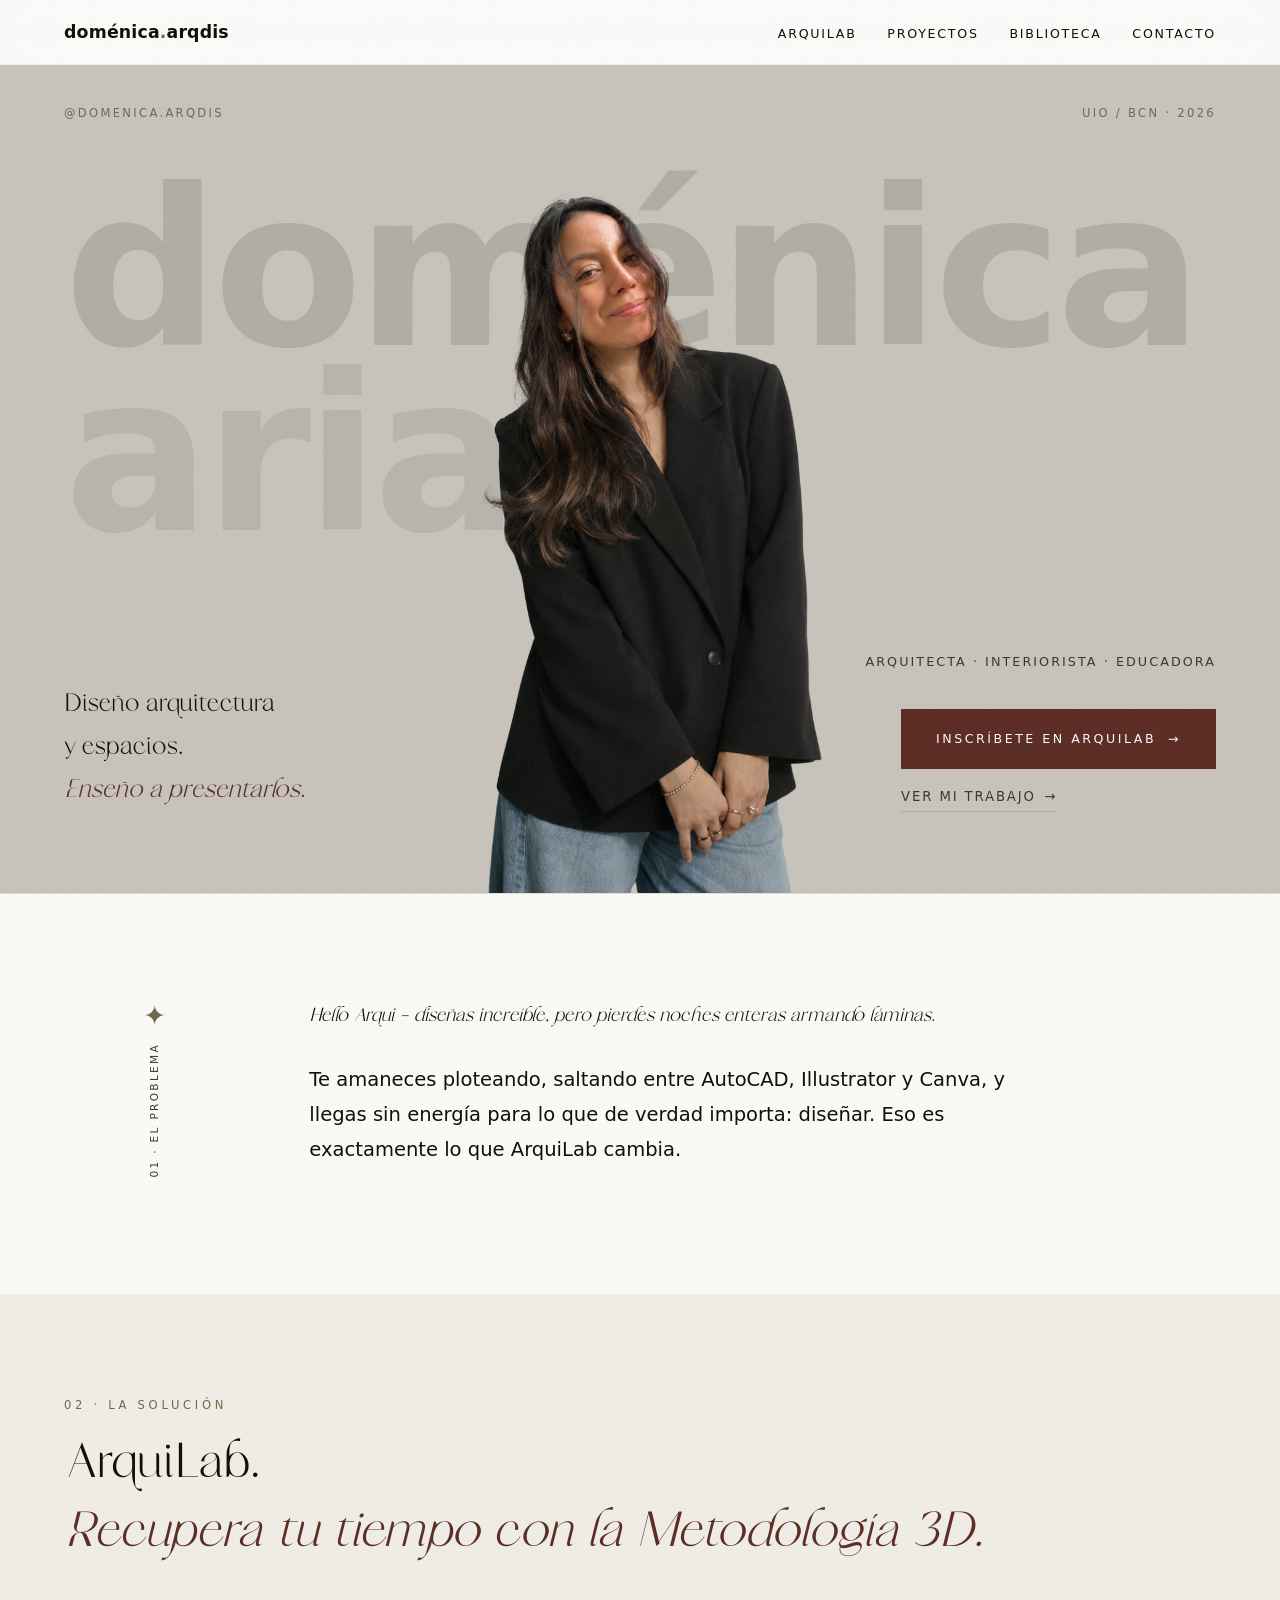
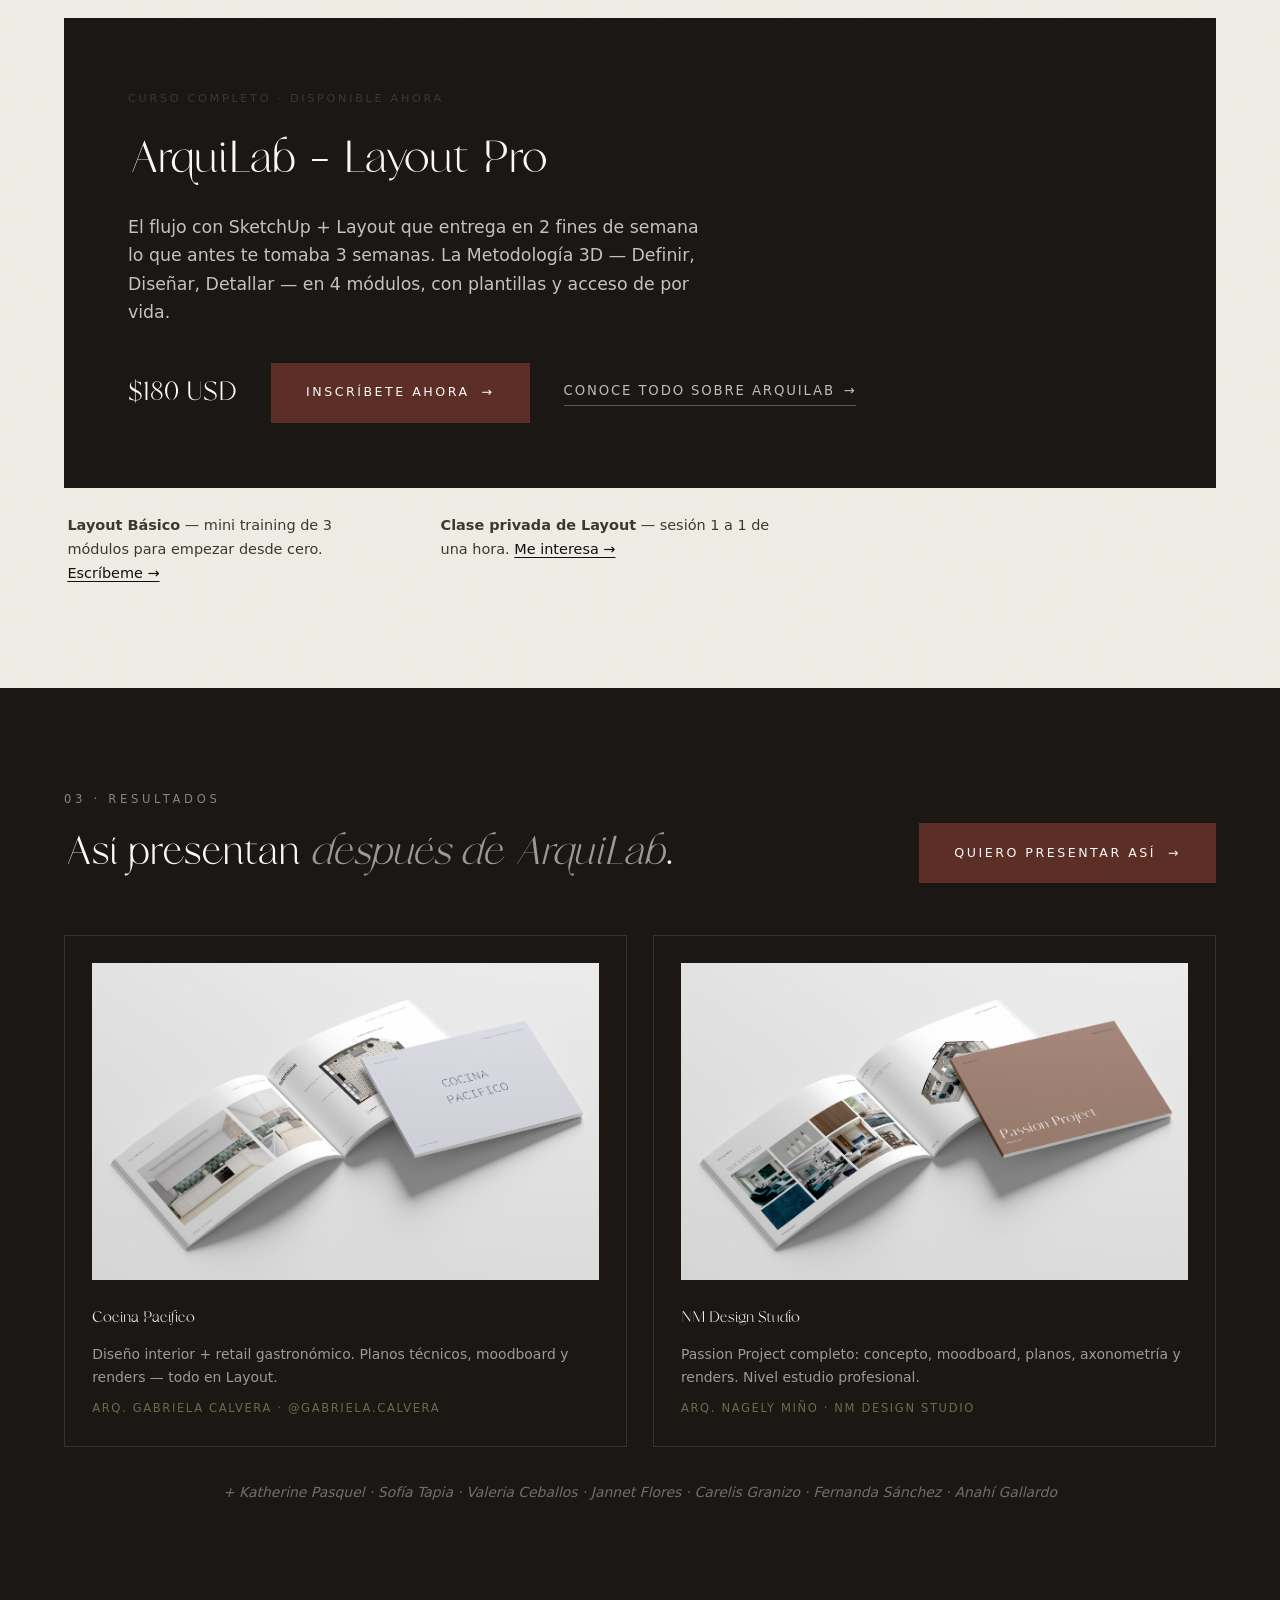
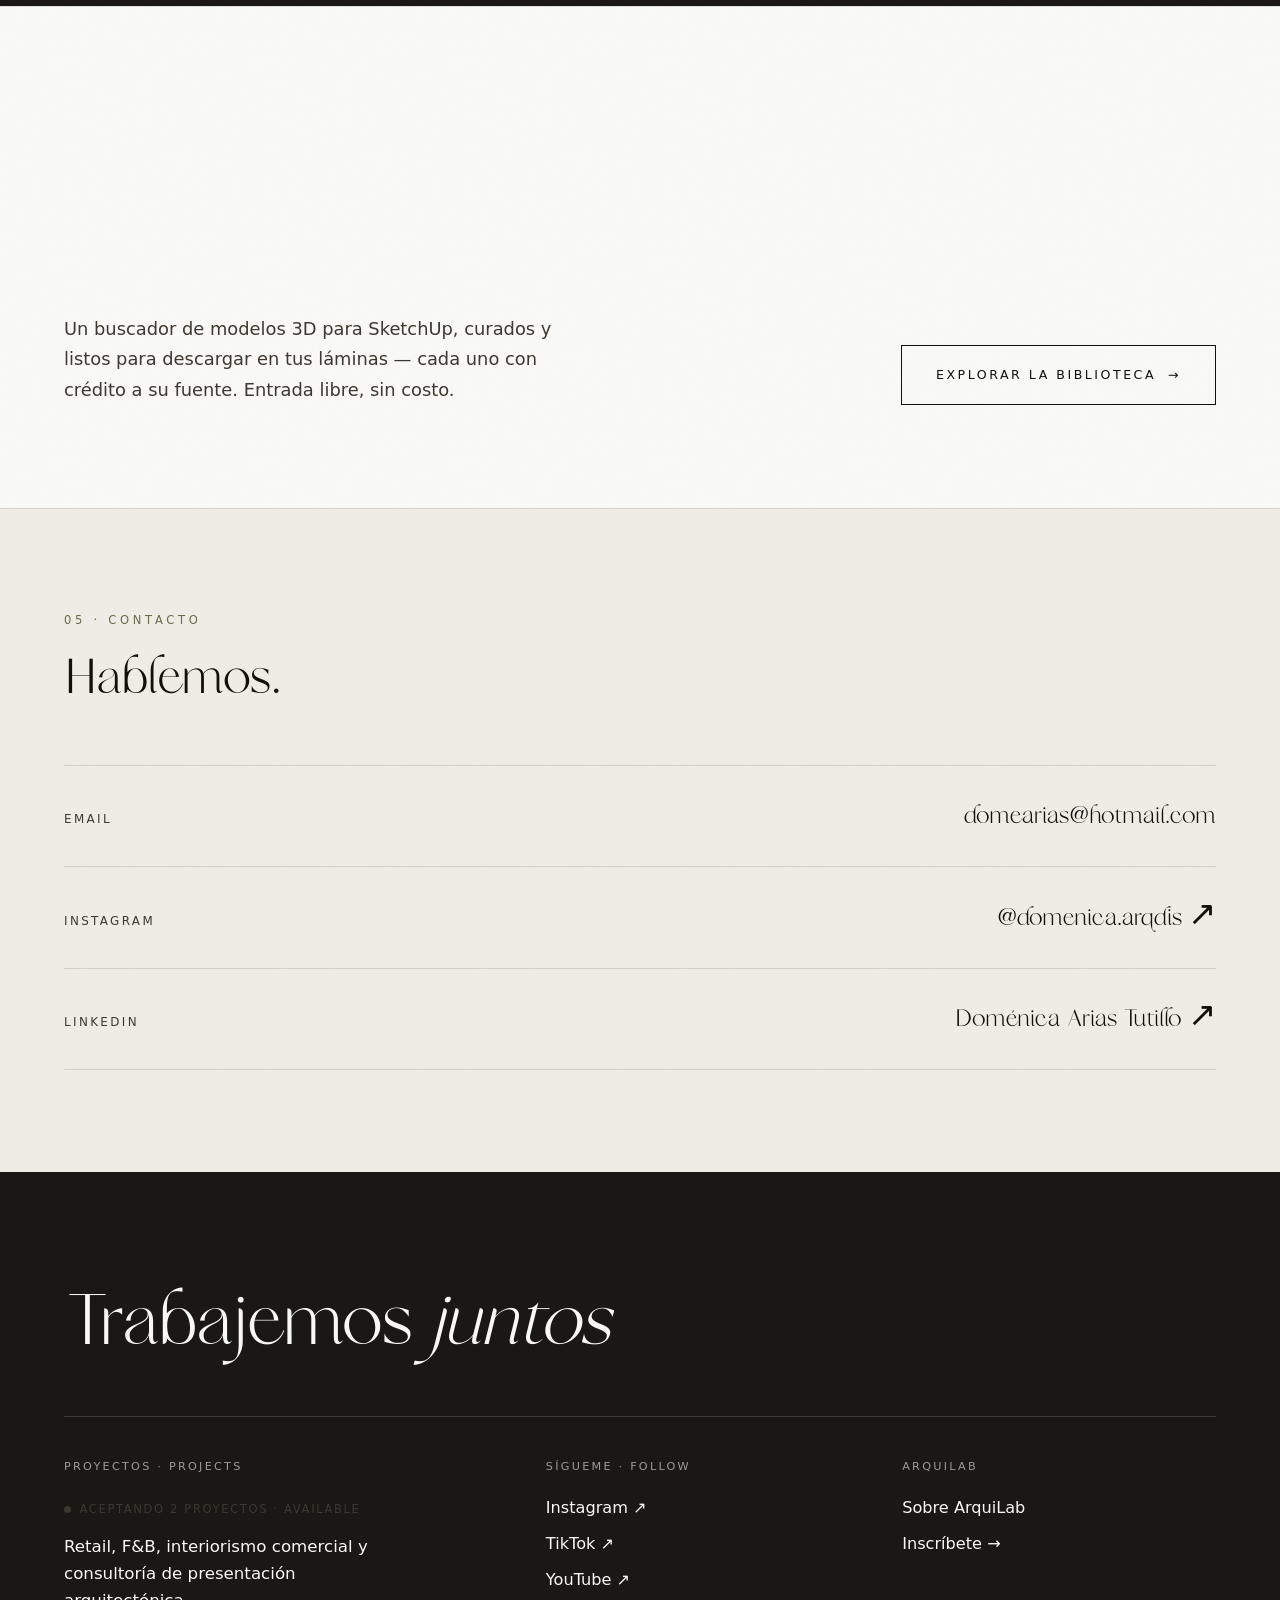
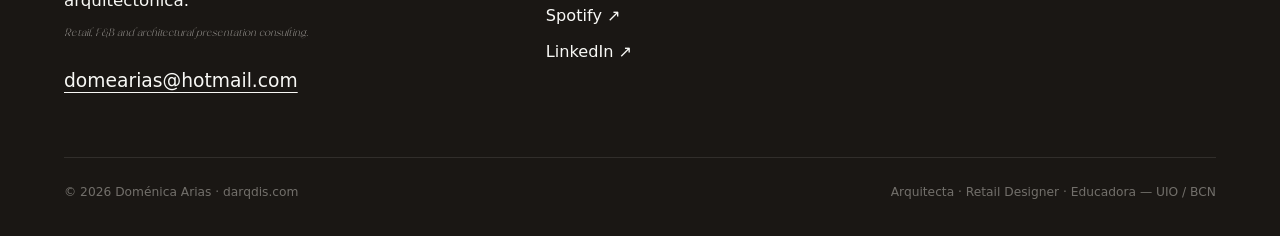
==== commit a614fa48: "index: wordmark del hero 'domenica arias' en Poppins Black (900) Cambia el texto gigante de fondo de" ====
--- a/index.html
+++ b/index.html
@@ -29,7 +29,7 @@
    Acentos, jerarquía estricta: olive = detalle · oxblood = dinero
    ============================================================ */
 
-@import url('https://fonts.googleapis.com/css2?family=Poppins:wght@400;500;600;700&display=swap');
+@import url('https://fonts.googleapis.com/css2?family=Poppins:wght@400;500;600;700;800;900&display=swap');
 
 :root {
   /* Ritmo de fondos: blanco domina · beige de acento · espresso de impacto.
@@ -253,14 +253,14 @@
   line-height: 0.85;
 }
 .heroA__wordmark span {
-  font-family: var(--serif); font-weight: 700;
+  font-family: var(--sans); font-weight: 900;
   font-size: clamp(5rem, 17vw, 17rem);
   color: rgba(17,16,9,0.12);
   letter-spacing: -0.03em;
   text-transform: lowercase; display: block;
 }
 .heroA__wordmark span:last-child {
-  font-style: italic; font-weight: 400;
+  font-style: normal; font-weight: 900;
   color: rgba(17,16,9,0.08);
 }
 
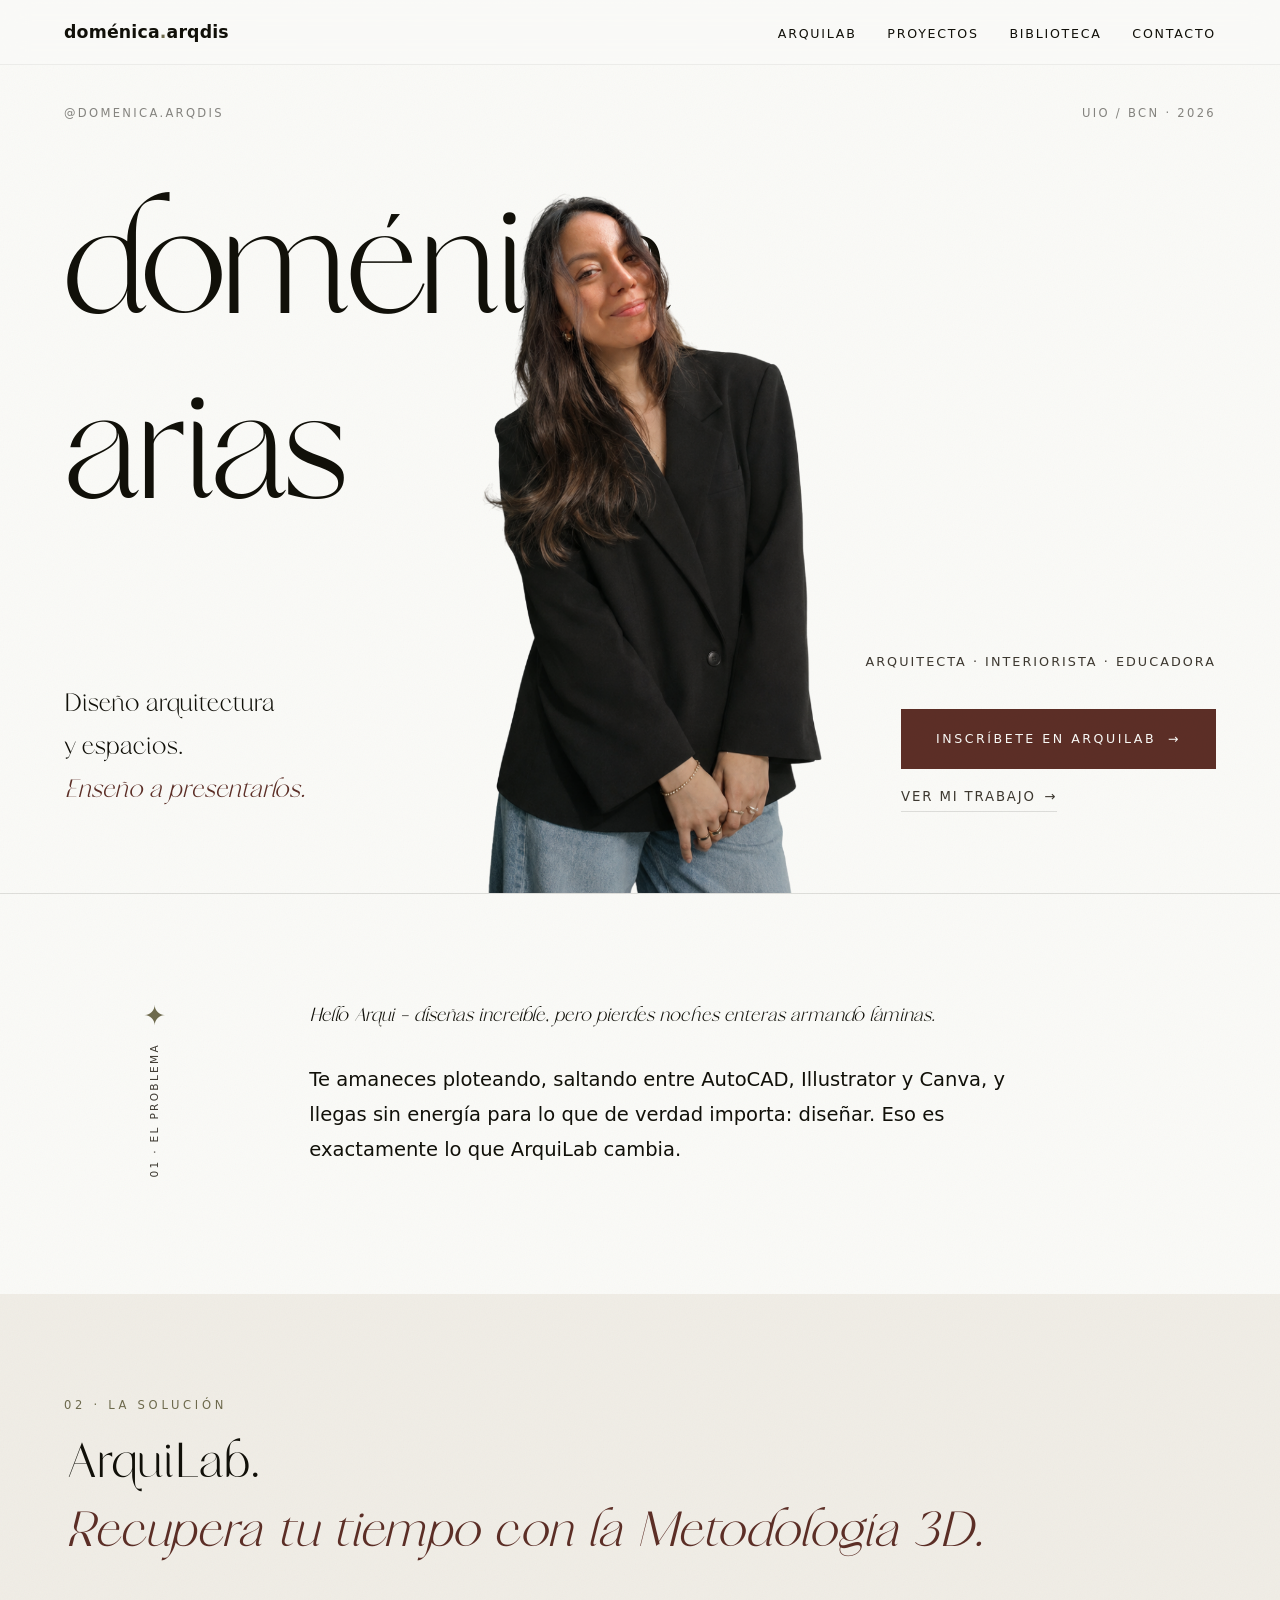
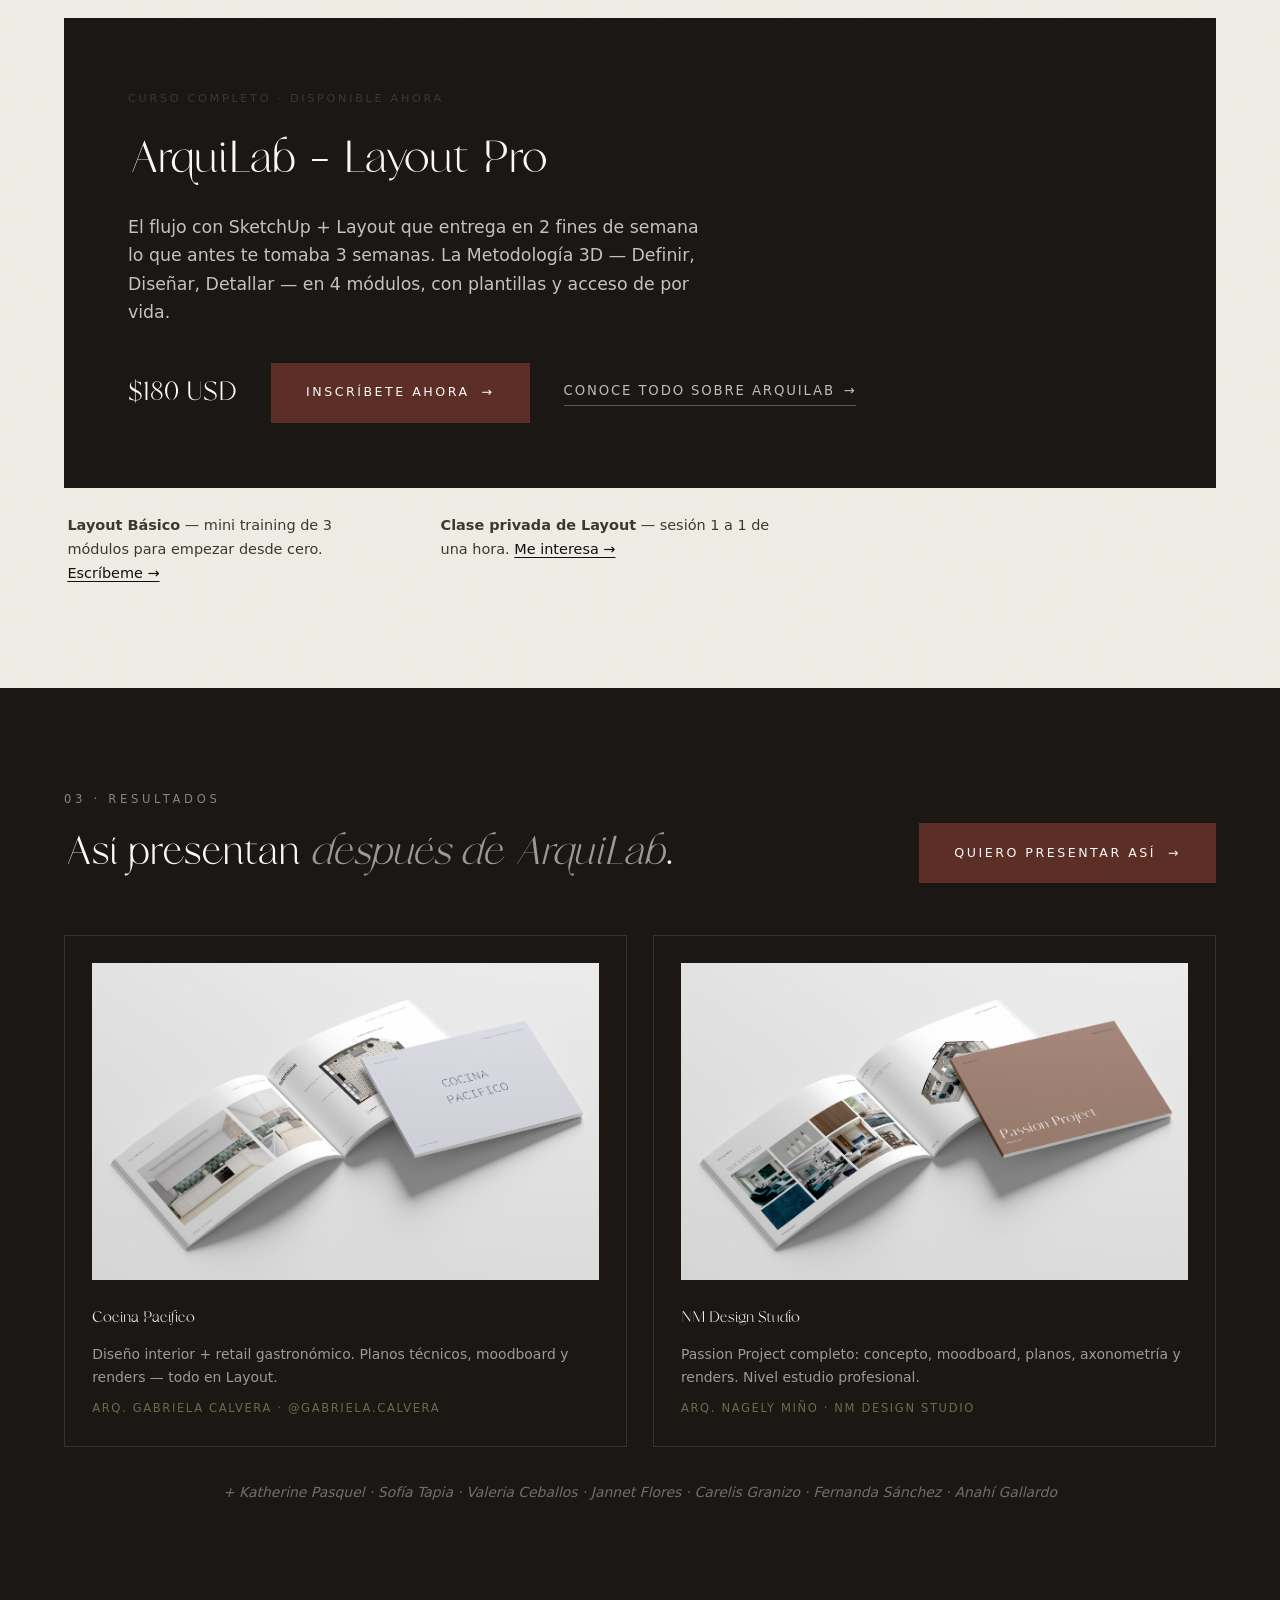
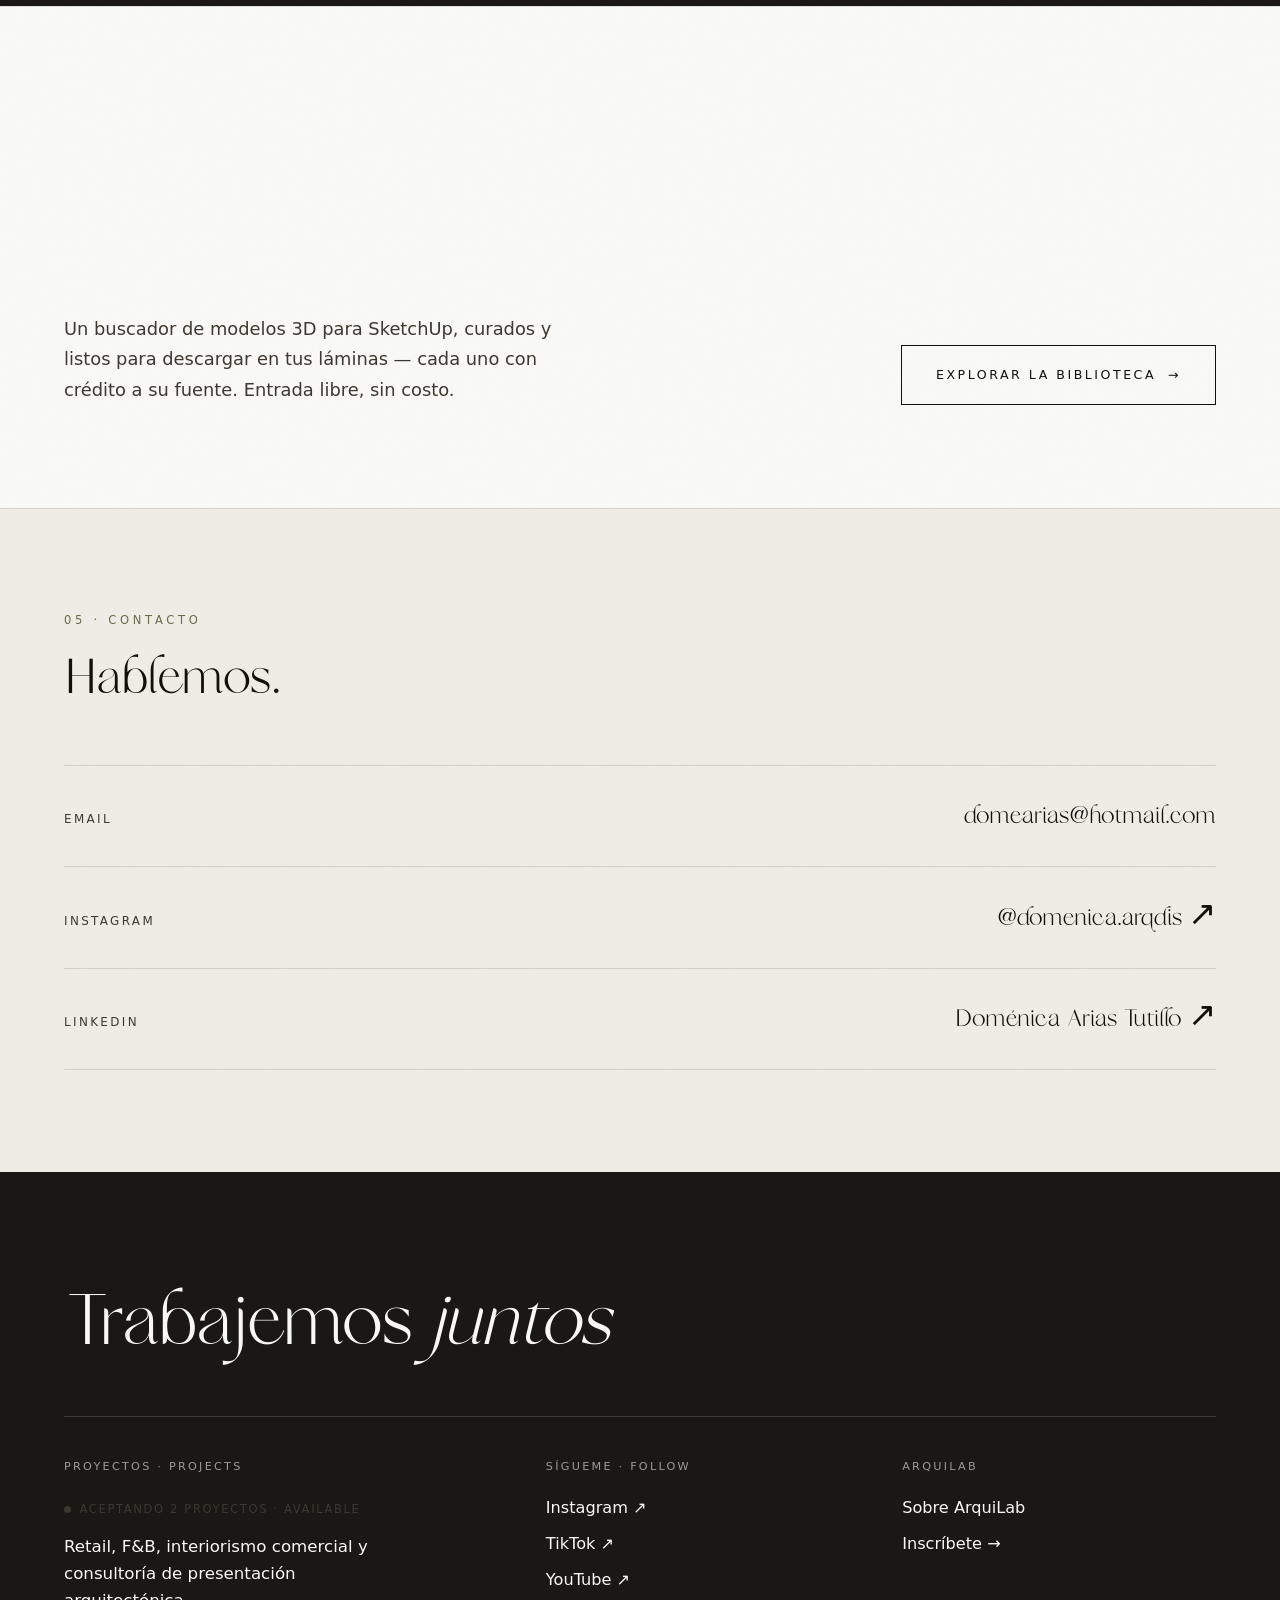
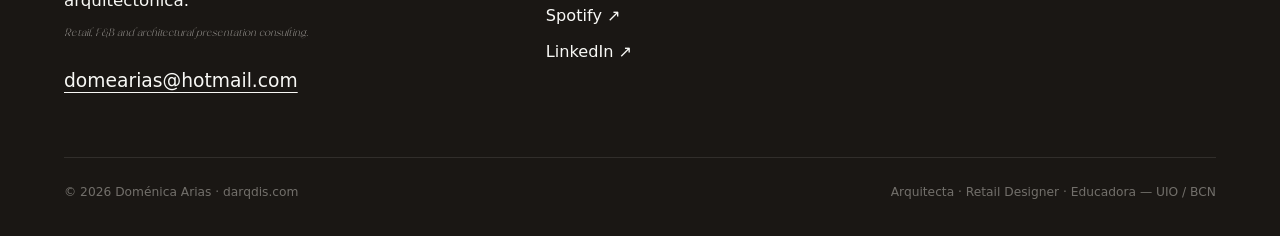
==== commit fefb472e: "index: hero estilo Vonheilig — wordmark Frunchy en negro sobre fondo casi blanco Cambia el fondo del" ====
--- a/index.html
+++ b/index.html
@@ -234,7 +234,7 @@
   position: relative;
   height: clamp(600px, 92vh, 980px);
   width: 100%;
-  background: #C8C4BC;  /* gris estudio más oscuro como referencia */
+  background: #FAFAF7;  /* casi blanco (lo más parecido a blanco que tenemos) */
   overflow: hidden;
 }
 .heroA__right {
@@ -253,15 +253,15 @@
   line-height: 0.85;
 }
 .heroA__wordmark span {
-  font-family: var(--sans); font-weight: 900;
+  font-family: var(--serif); font-weight: 400;
   font-size: clamp(5rem, 17vw, 17rem);
-  color: rgba(17,16,9,0.12);
-  letter-spacing: -0.03em;
+  color: var(--ink);
+  letter-spacing: -0.02em;
   text-transform: lowercase; display: block;
 }
 .heroA__wordmark span:last-child {
-  font-style: normal; font-weight: 900;
-  color: rgba(17,16,9,0.08);
+  font-style: normal; font-weight: 400;
+  color: var(--ink);
 }
 
 /* Foto — PNG con fondo transparente, directo sobre el texto */
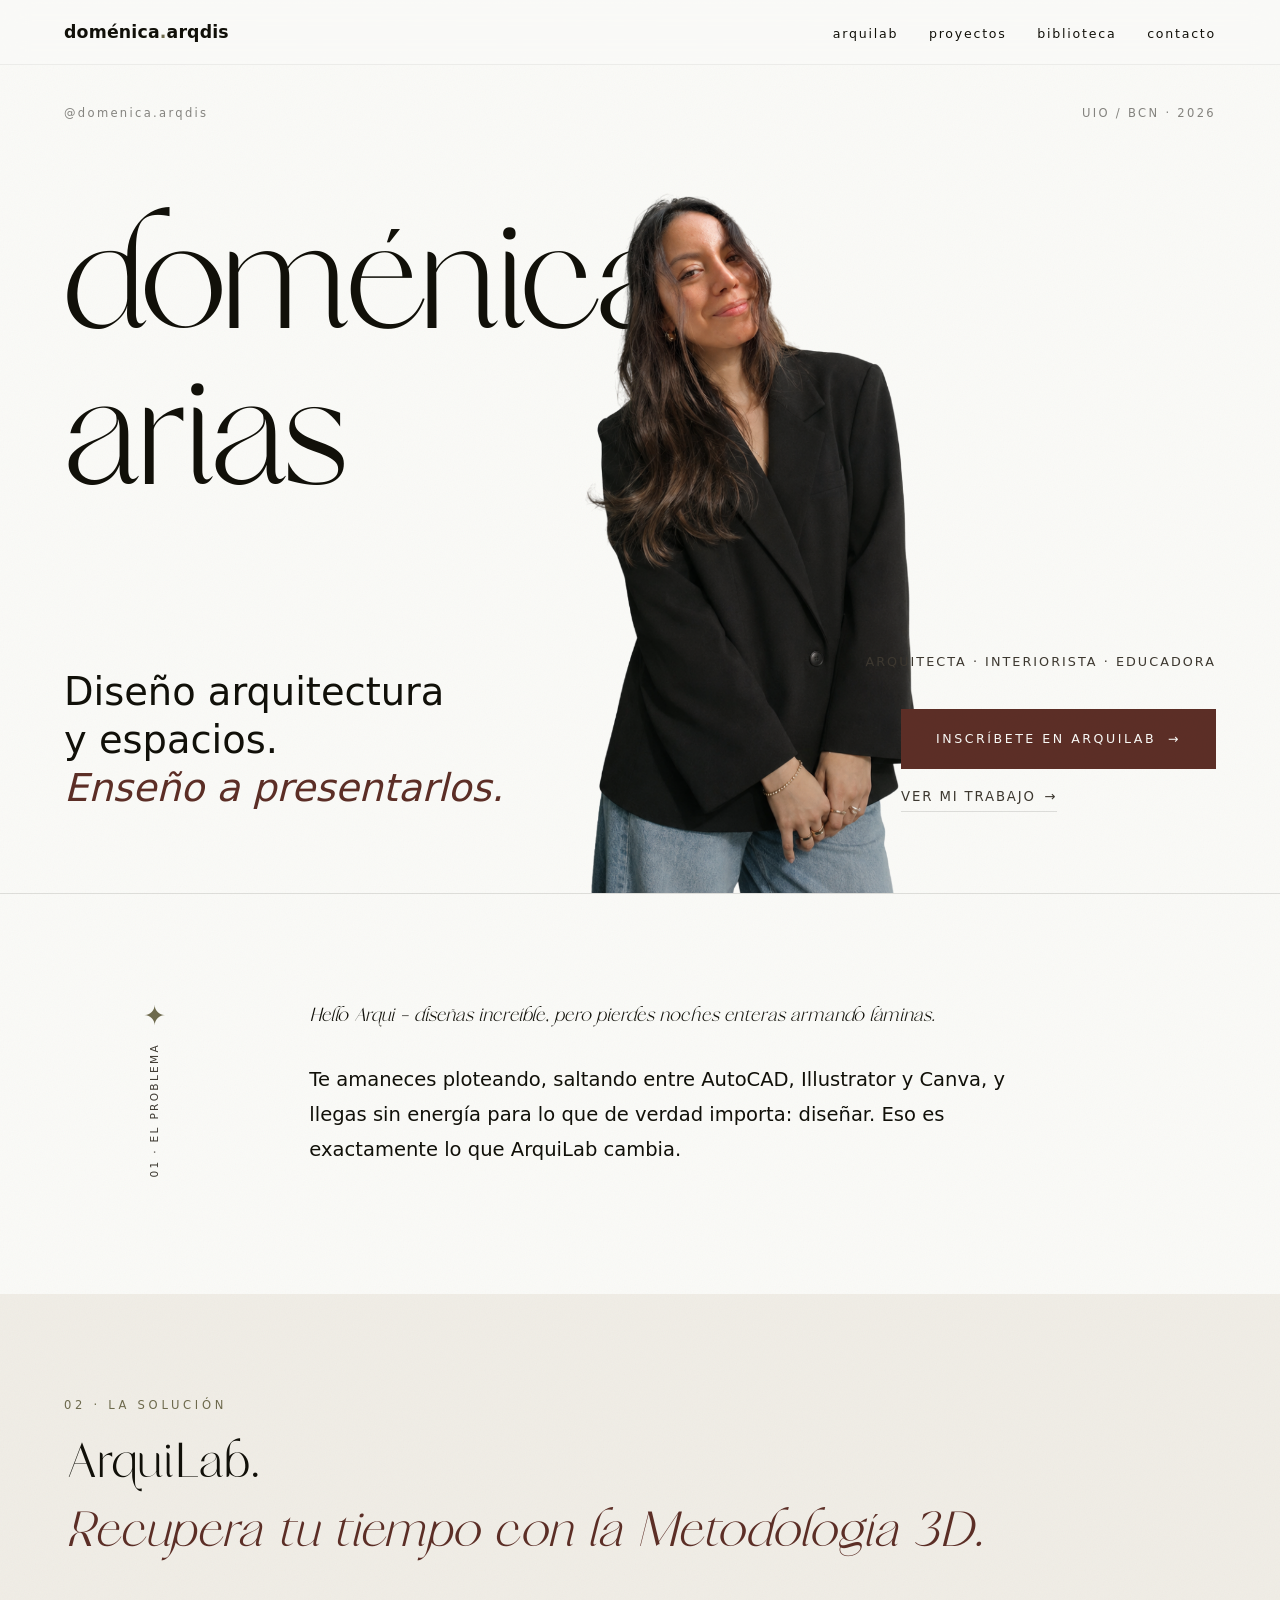
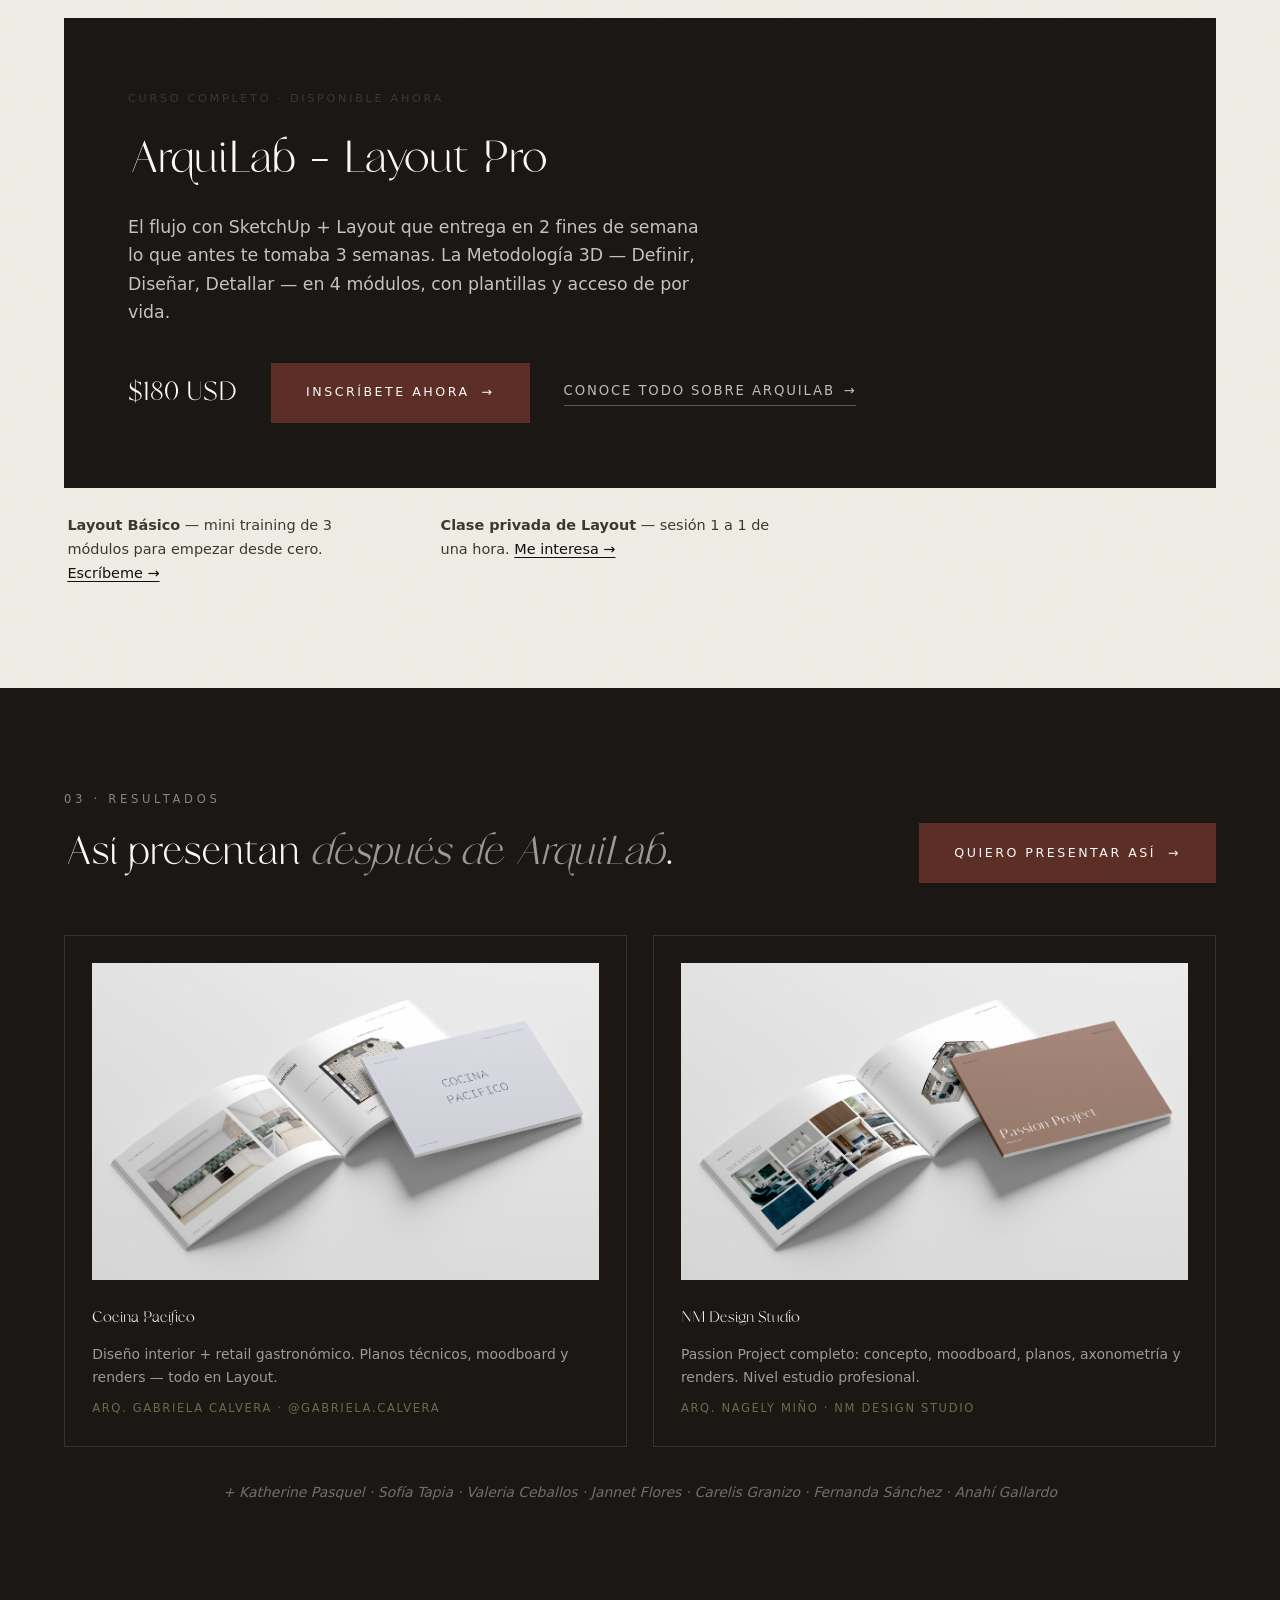
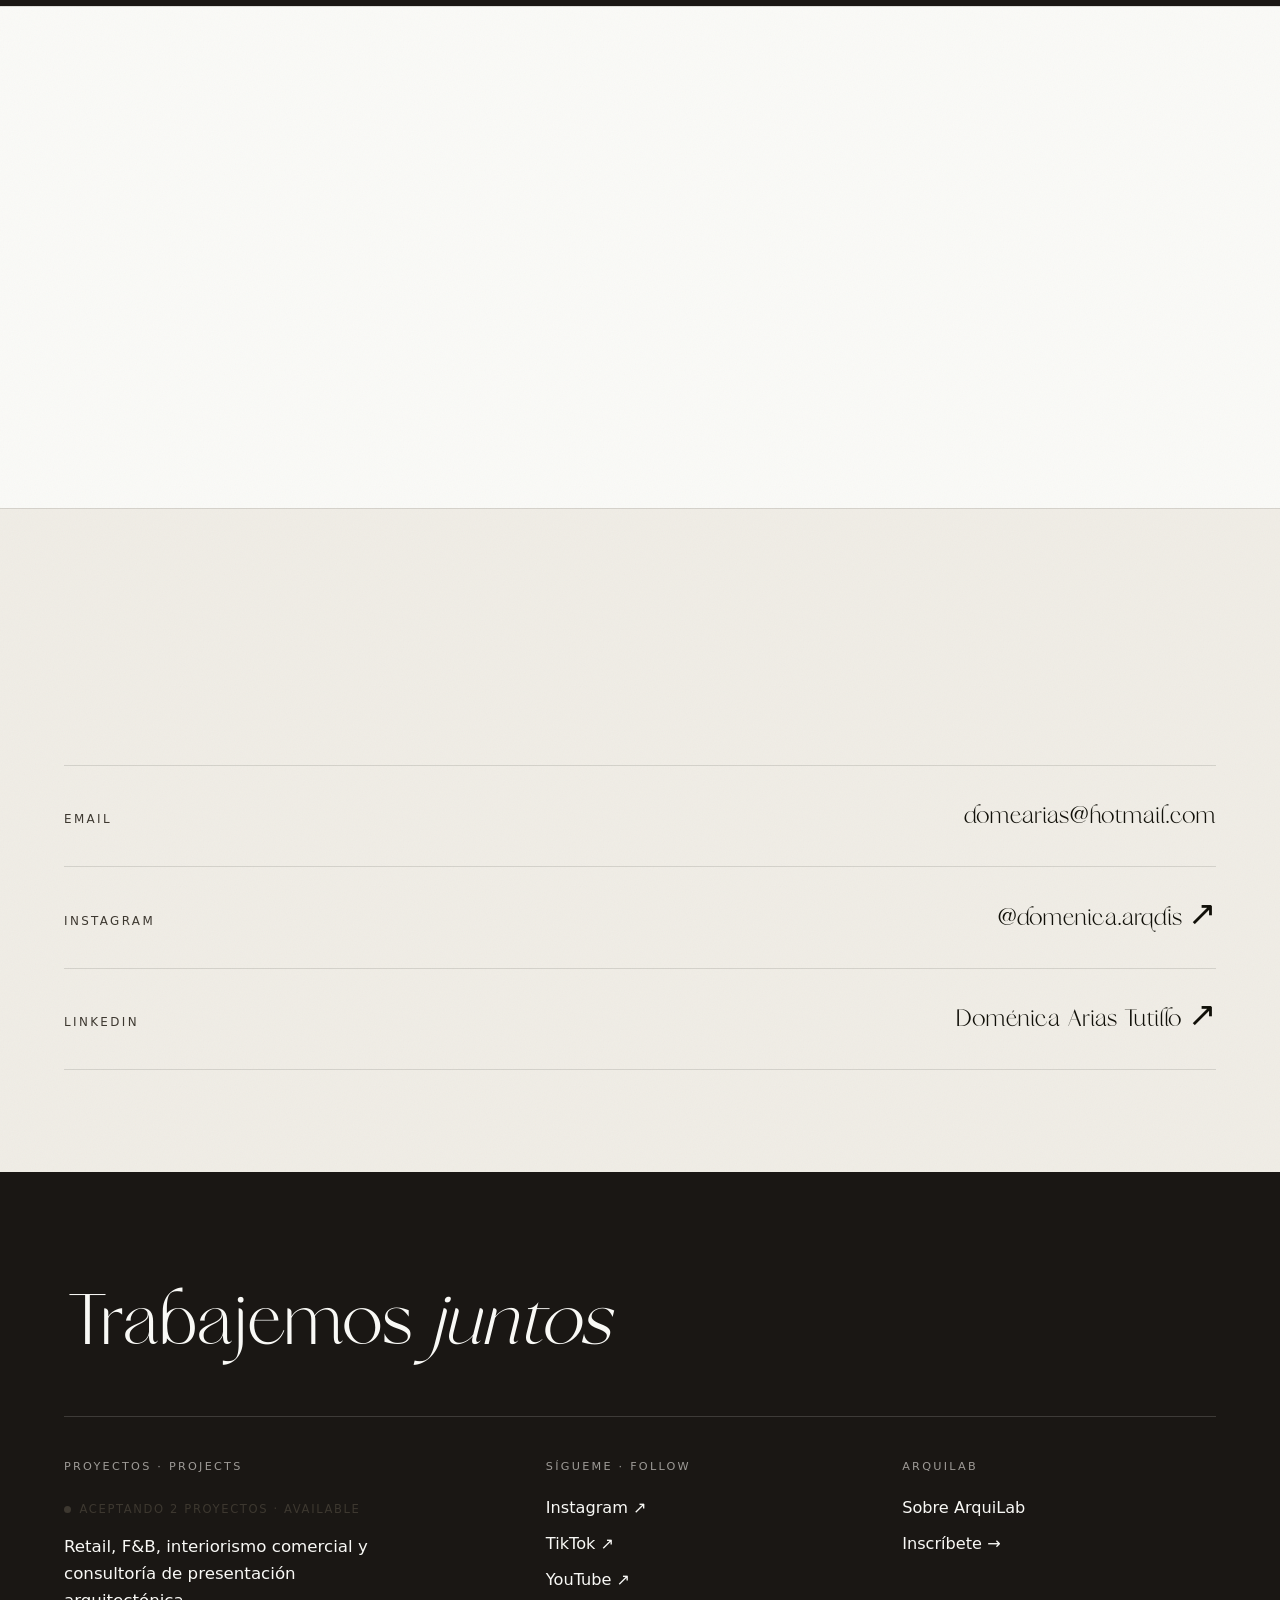
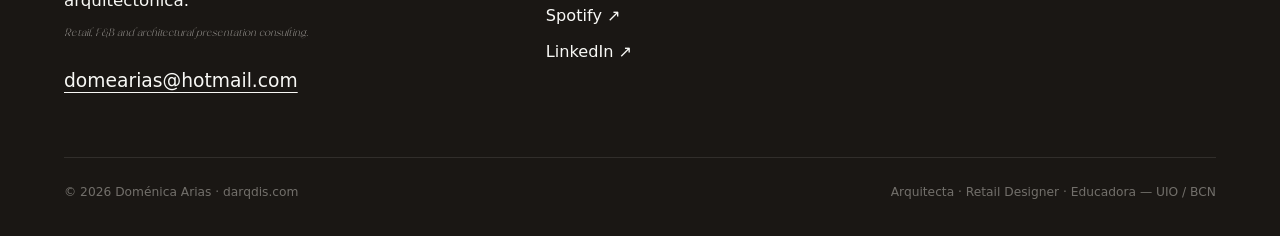
==== commit 673d947c: "Ajustes finos del hero + menú en minúsculas - @domenica.arqdis en minúsculas (la fecha queda en mayú" ====
--- a/index.html
+++ b/index.html
@@ -163,7 +163,7 @@
   font-size: 0.74rem;
   font-weight: 400;
   letter-spacing: 0.14em;
-  text-transform: uppercase;
+  text-transform: lowercase;
   text-decoration: none;
   color: var(--ink);
   position: relative;
@@ -250,7 +250,7 @@
   justify-content: center; align-items: flex-start;
   padding: 0 var(--inset);
   pointer-events: none; user-select: none;
-  line-height: 0.85;
+  line-height: 0.72;
 }
 .heroA__wordmark span {
   font-family: var(--serif); font-weight: 400;
@@ -266,7 +266,7 @@
 
 /* Foto — PNG con fondo transparente, directo sobre el texto */
 .heroA__portrait {
-  position: absolute; bottom: 0; left: 50%;
+  position: absolute; bottom: 0; left: 58%;
   transform: translateX(-50%);
   width: 50%; height: 100%; z-index: 2;
   display: flex; align-items: flex-end; justify-content: center;
@@ -301,6 +301,7 @@
   letter-spacing: 0.2em; text-transform: uppercase;
   color: rgba(17,16,9,0.5);
 }
+.heroA__handle { text-transform: lowercase; }
 
 /* Descripción — flotante abajo sin franja blanca */
 .heroA__overlay-bottom {
@@ -311,9 +312,9 @@
   position: relative; z-index: 5;
 }
 .heroA__name {
-  font-family: var(--serif); font-weight: 400;
-  font-size: clamp(1.4rem, 2.8vw, 2.2rem);
-  line-height: 1.2; color: var(--ink);
+  font-family: var(--sans); font-weight: 400;
+  font-size: clamp(1.55rem, 3vw, 2.5rem);
+  line-height: 1.25; color: var(--ink);
 }
 .heroA__name em { font-style: italic; font-weight: 400; color: var(--oxblood); }
 .heroA__sub {
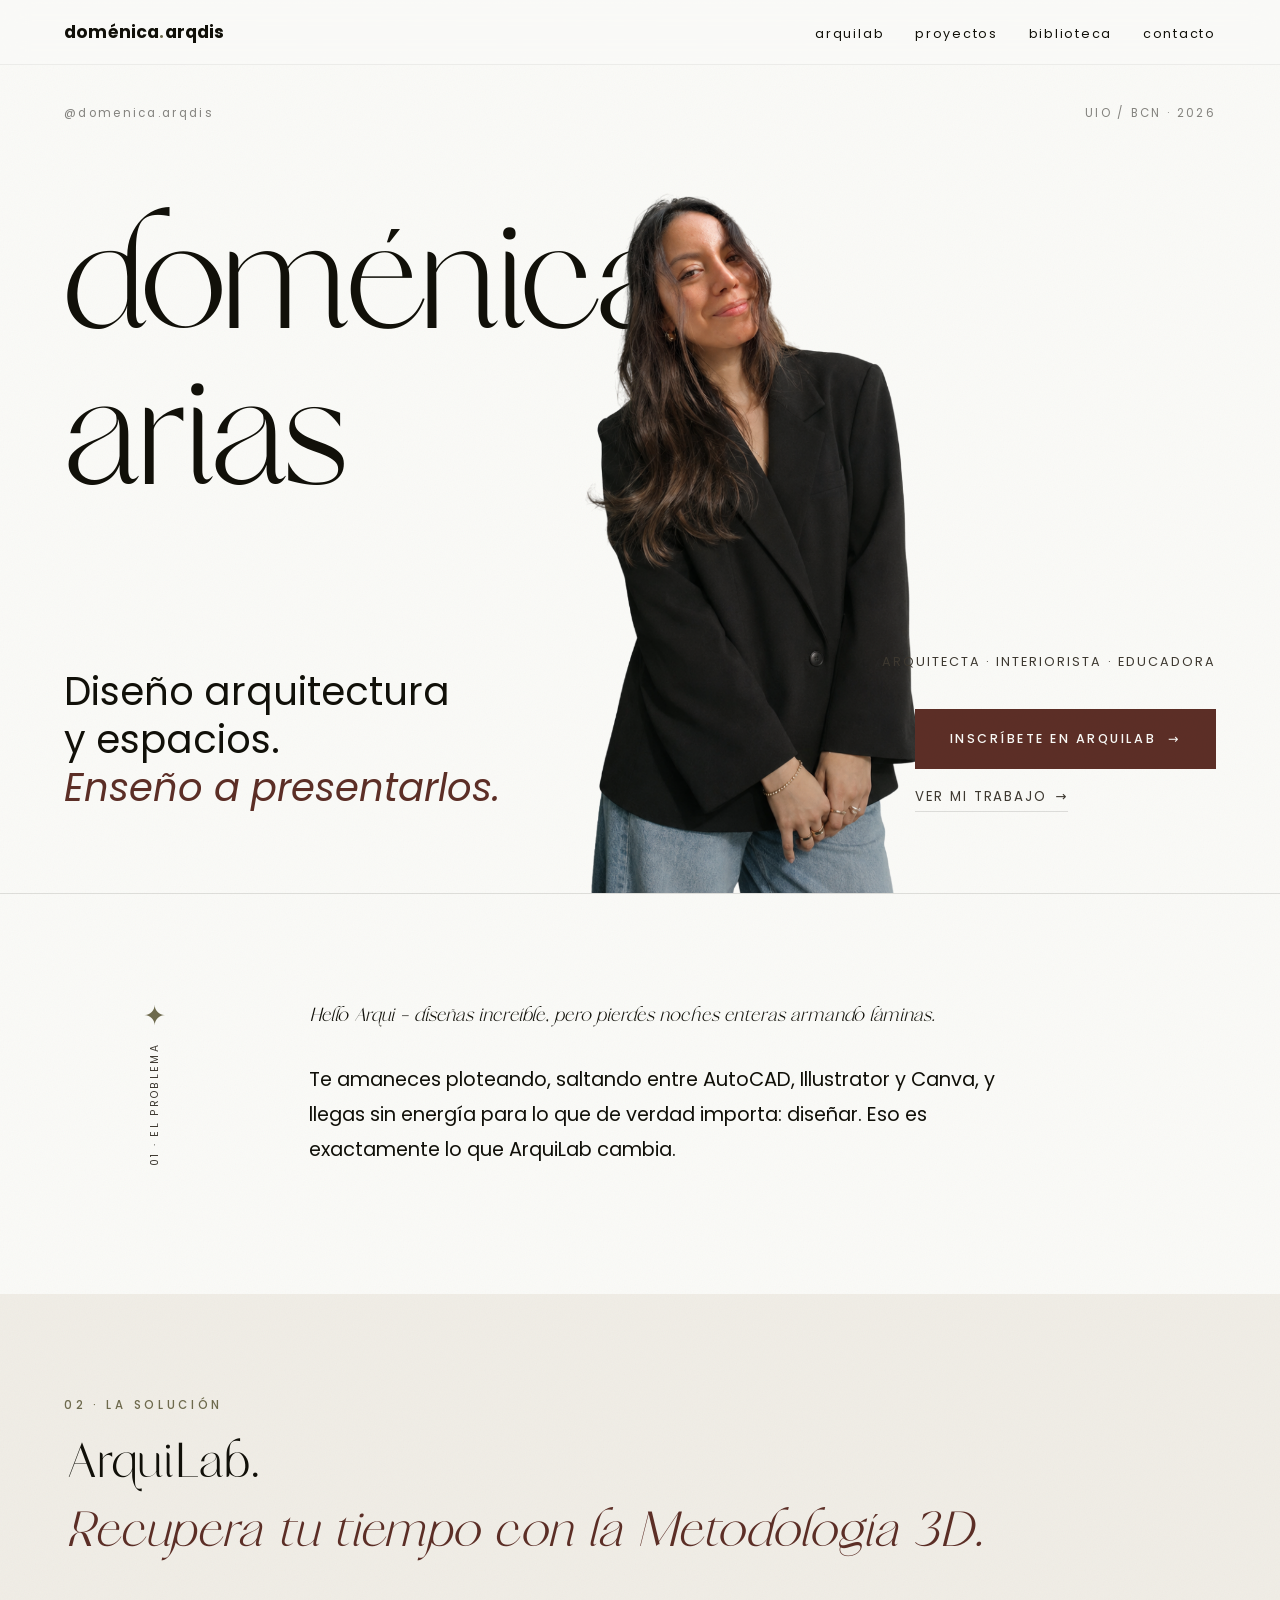
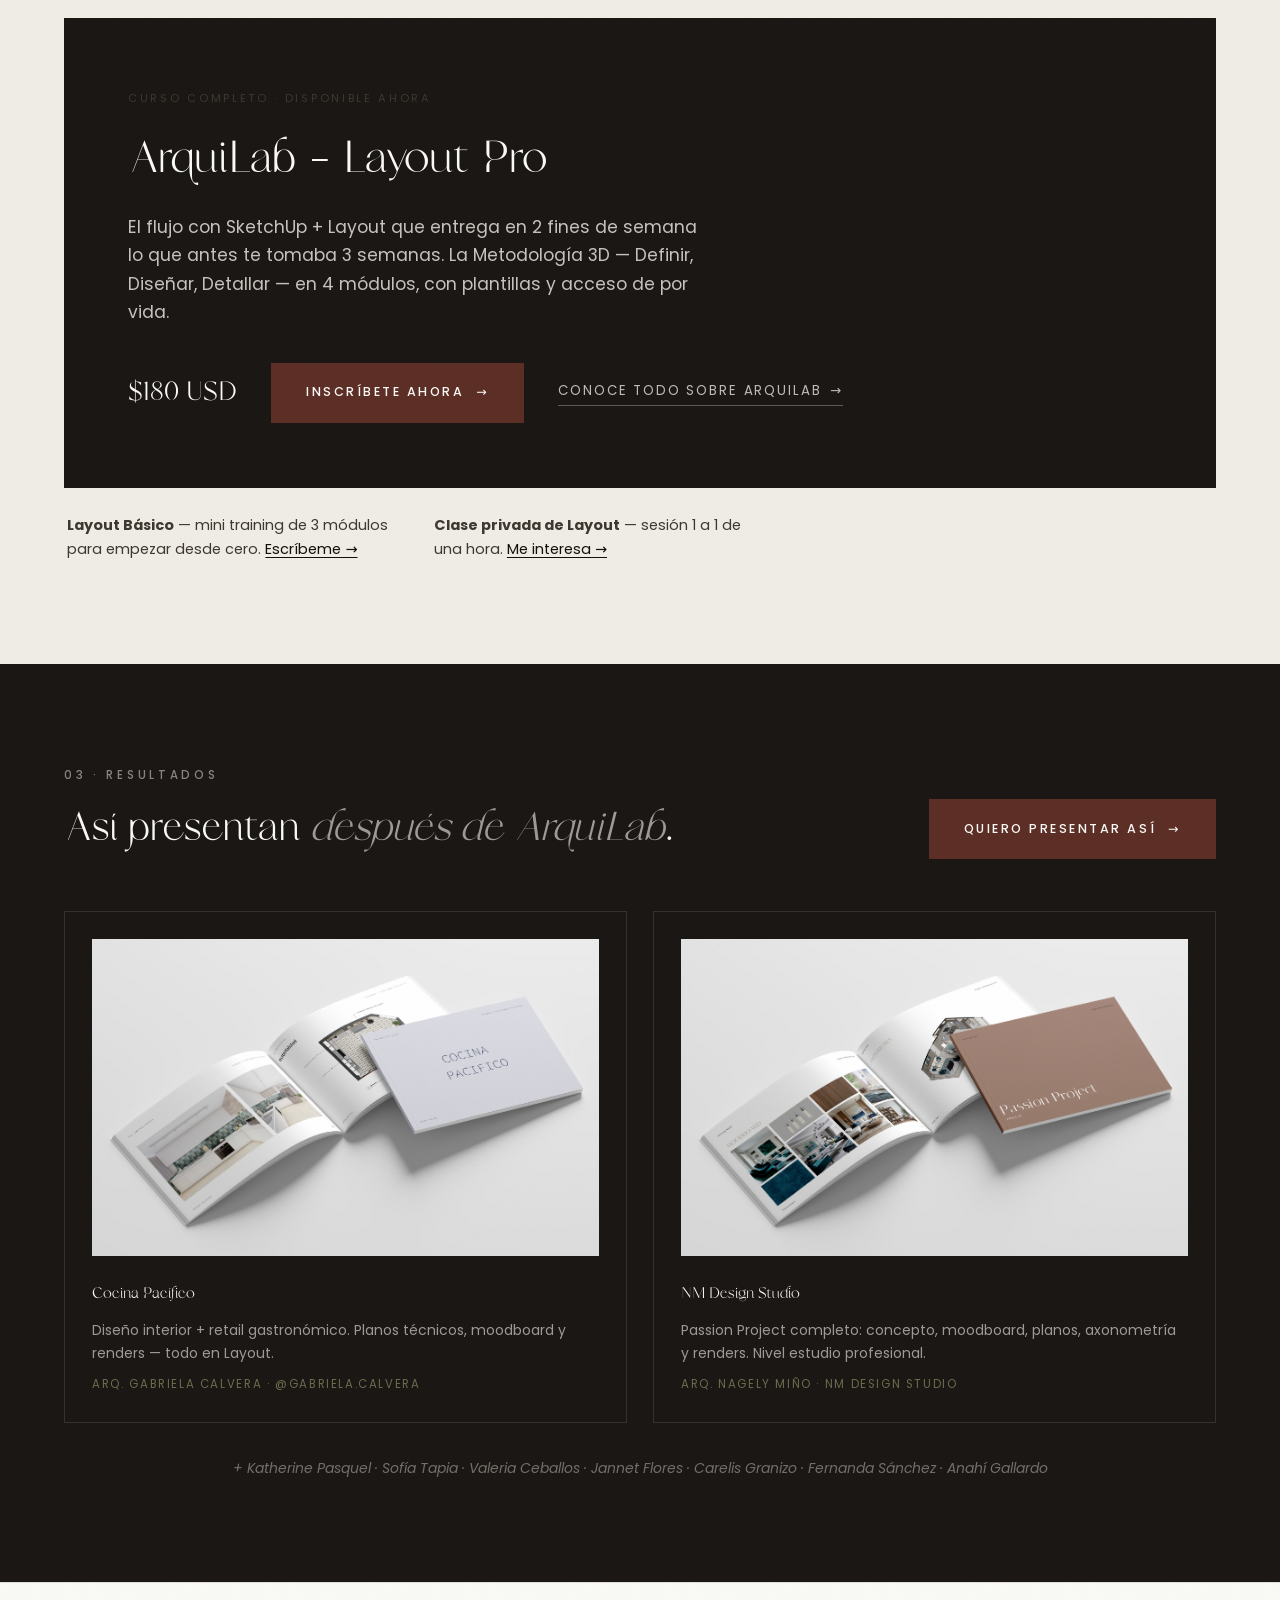
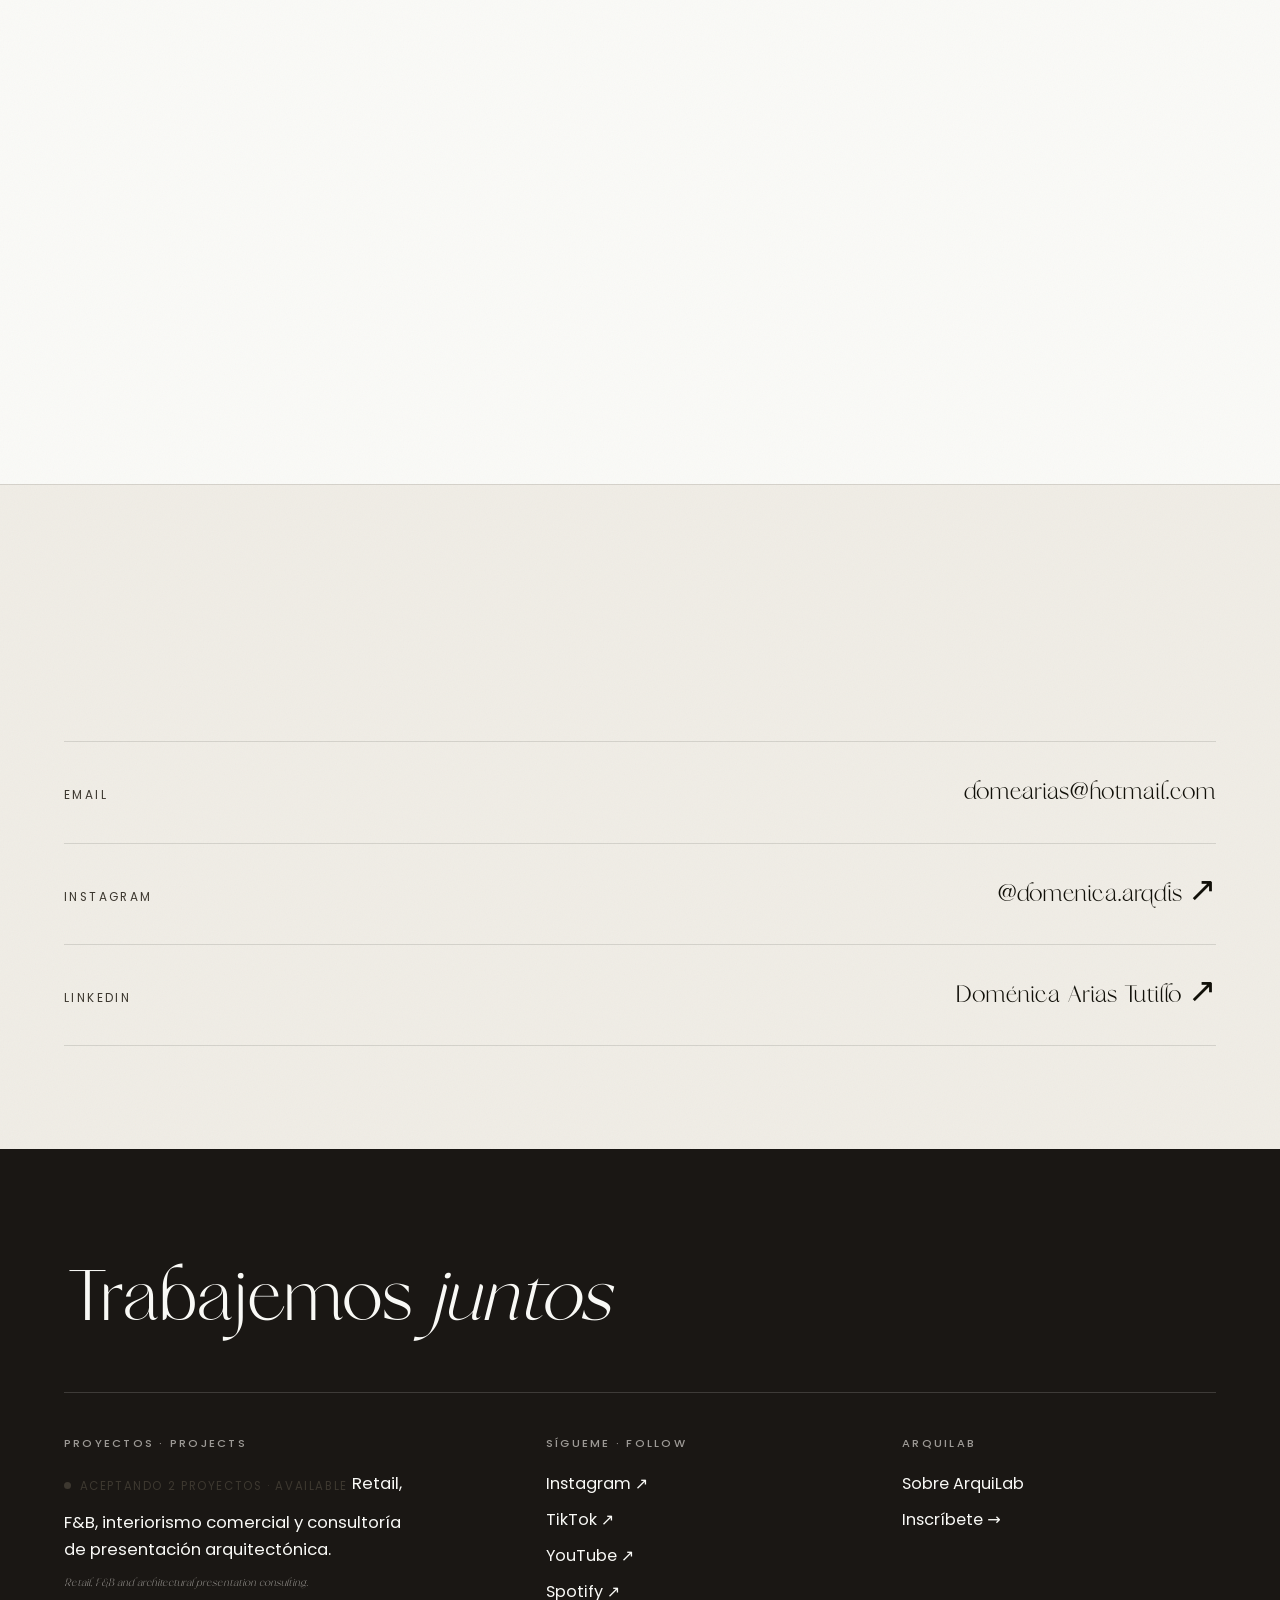
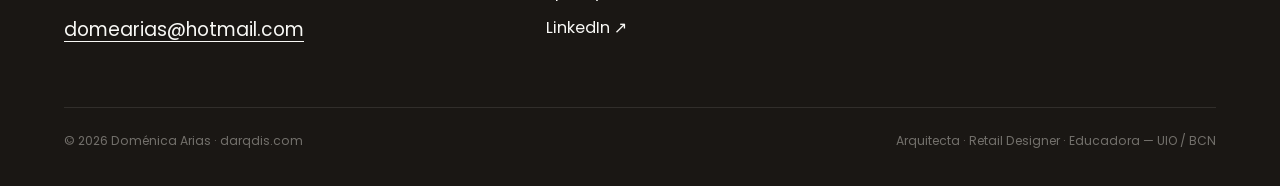
==== commit 8168be76: "fix(fuentes): carga Poppins con <link> (el @import iba tras @font-face y el navegador lo ignoraba) E" ====
--- a/index.html
+++ b/index.html
@@ -19,17 +19,16 @@
 <meta property="og:type" content="website">
 <link rel="preconnect" href="https://fonts.googleapis.com">
 <link rel="preconnect" href="https://fonts.gstatic.com" crossorigin>
+<link rel="stylesheet" href="https://fonts.googleapis.com/css2?family=Poppins:wght@400;500;600;700;800;900&display=swap">
 <style>
 @font-face{font-family:'Frunchy Sage';src:url('/fonts/frunchysage.ttf') format('truetype');font-weight:400;font-style:normal;font-display:swap;}
 
 /* ============================================================
    DOMENICA ARIAS — darqdis · Sistema visual v3
-   Playfair Display (serif) + Archivo (sans)
+   Frunchy Sage (serif/display) + Poppins (sans)
    Bone sheet floating on espresso · orthogonal grid
    Acentos, jerarquía estricta: olive = detalle · oxblood = dinero
    ============================================================ */
-
-@import url('https://fonts.googleapis.com/css2?family=Poppins:wght@400;500;600;700;800;900&display=swap');
 
 :root {
   /* Ritmo de fondos: blanco domina · beige de acento · espresso de impacto.
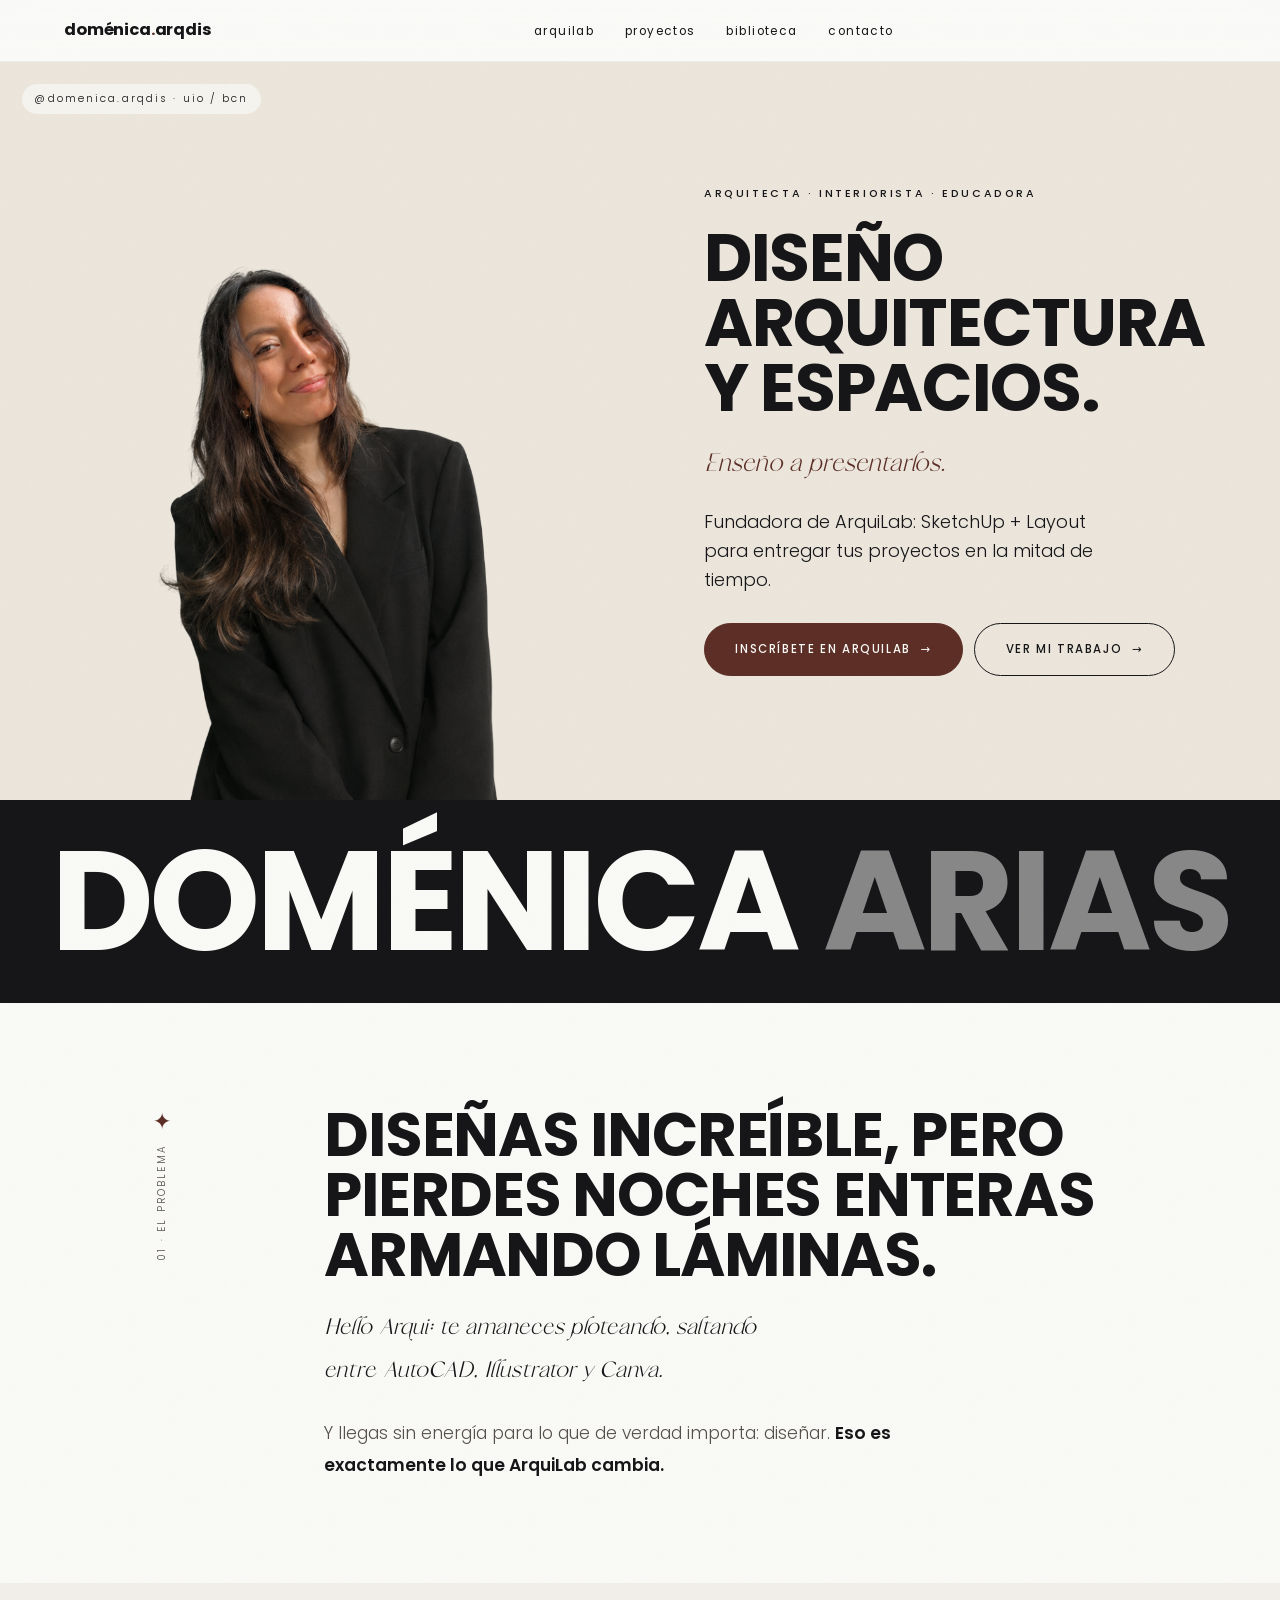
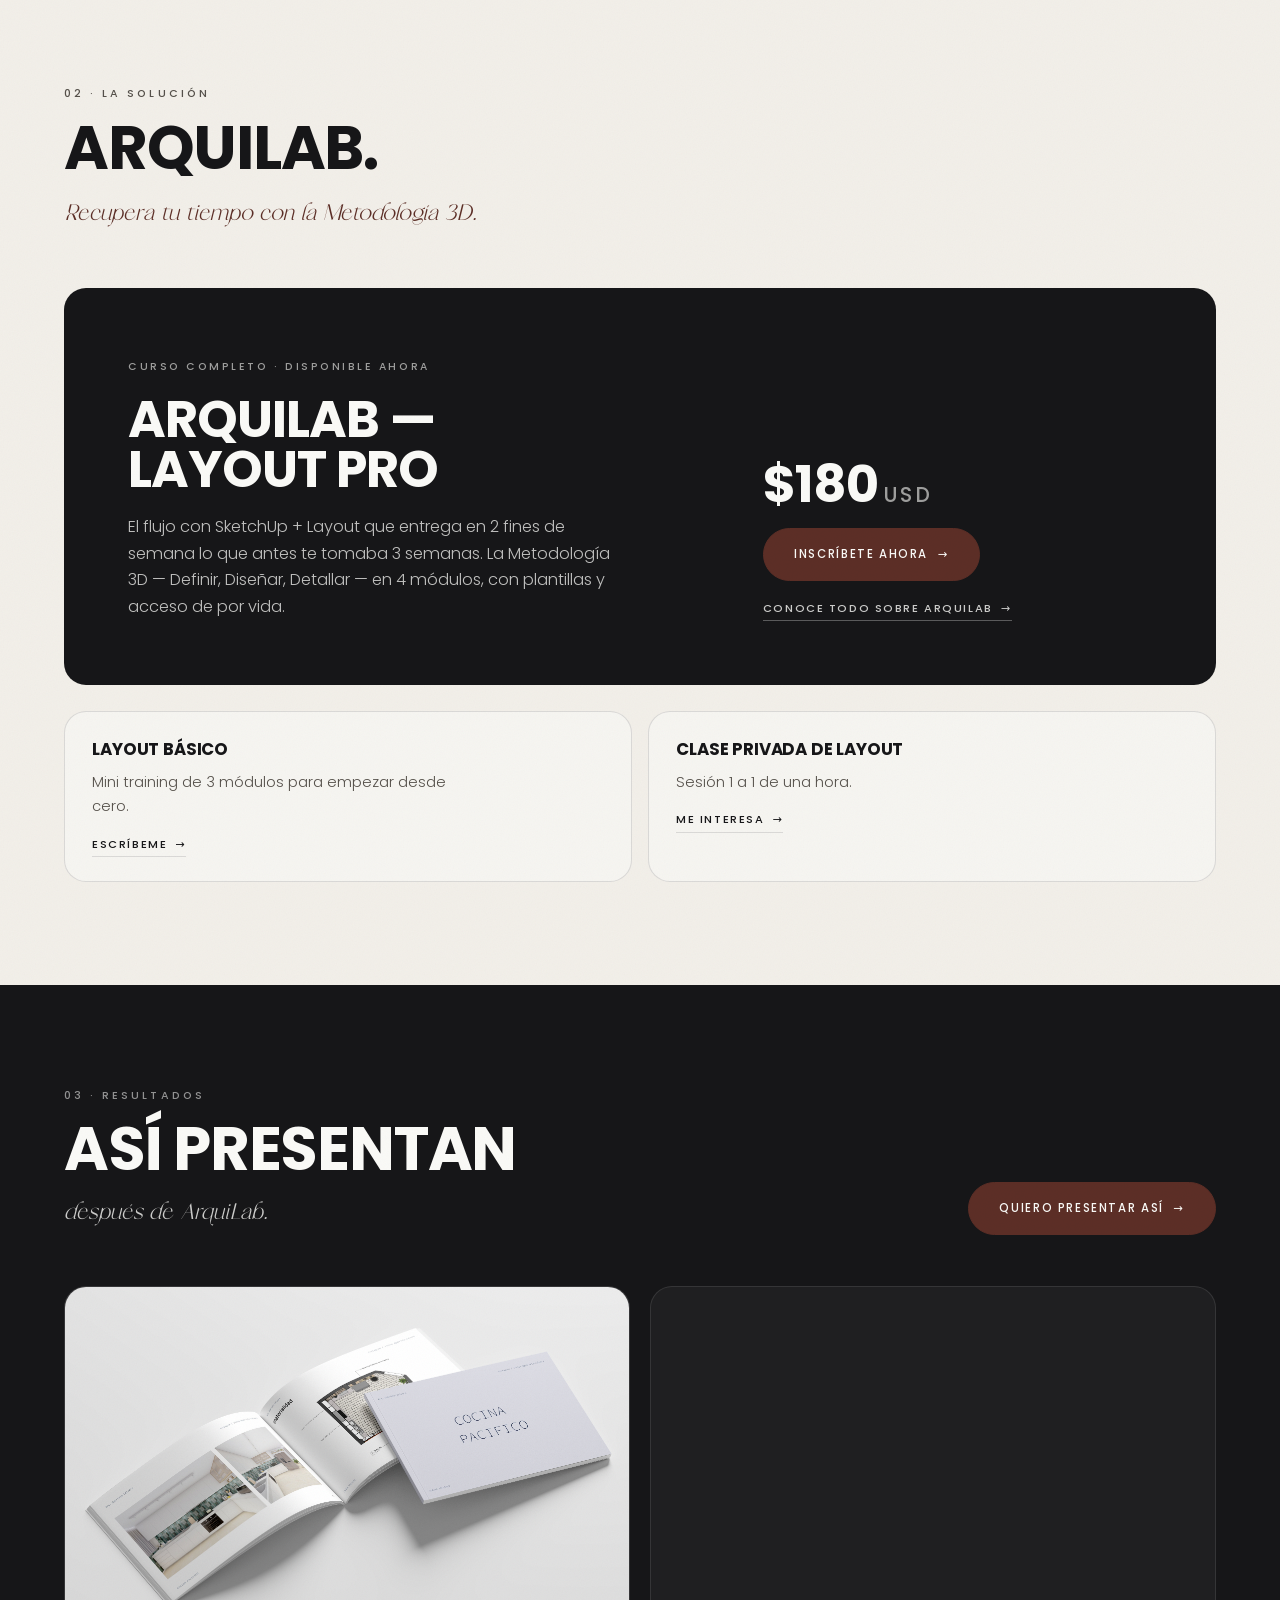
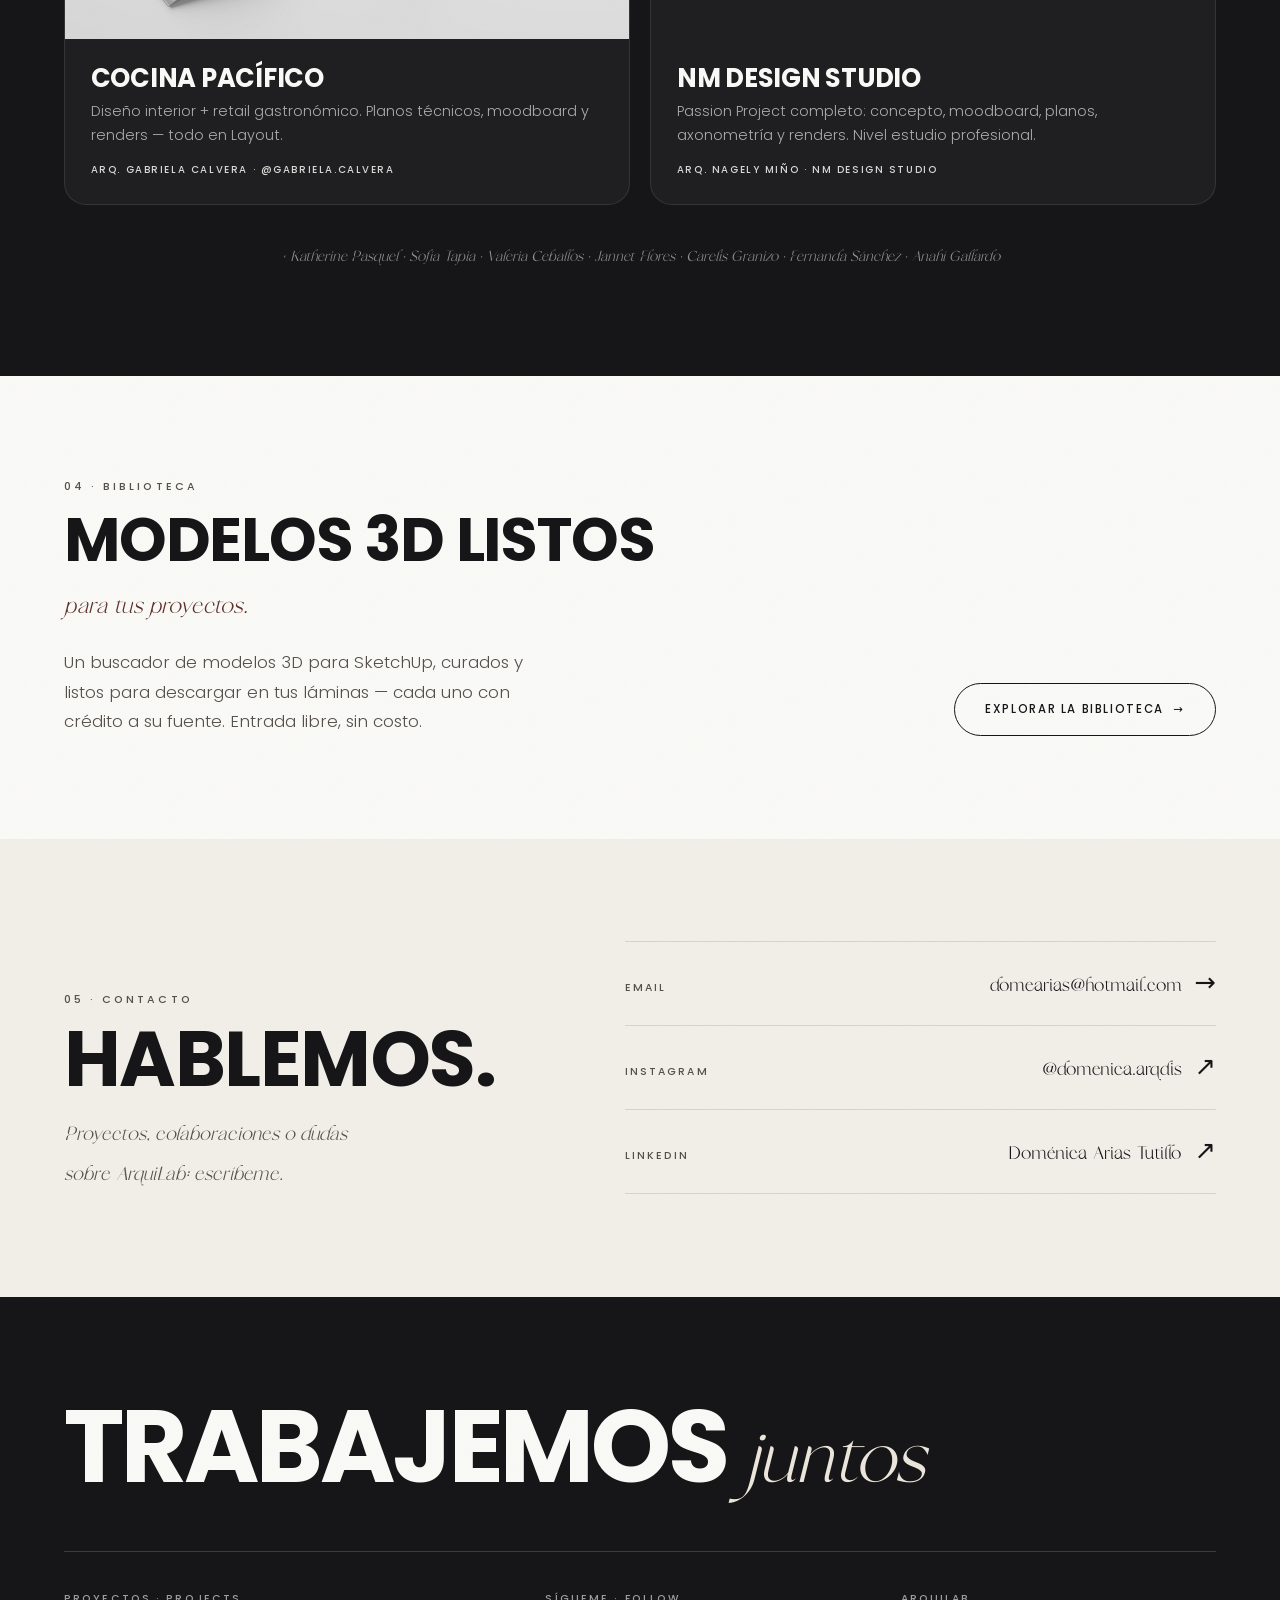
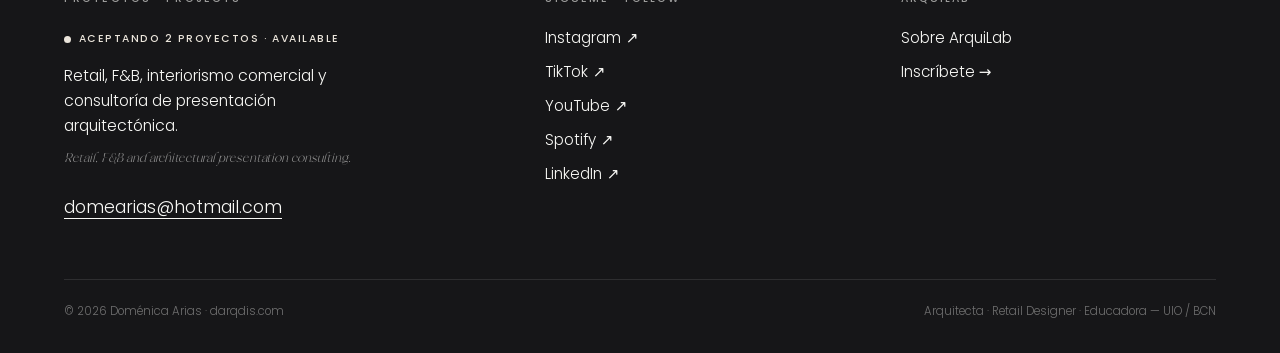
==== commit 29cc223b: "home: rediseño con la tipografía y el estilo de /application/ Poppins 700 en mayúsculas para títulos" ====
--- a/index.html
+++ b/index.html
@@ -19,778 +19,306 @@
 <meta property="og:type" content="website">
 <link rel="preconnect" href="https://fonts.googleapis.com">
 <link rel="preconnect" href="https://fonts.gstatic.com" crossorigin>
-<link rel="stylesheet" href="https://fonts.googleapis.com/css2?family=Poppins:wght@400;500;600;700;800;900&display=swap">
+<link rel="stylesheet" href="https://fonts.googleapis.com/css2?family=Poppins:ital,wght@0,300;0,400;0,500;0,600;0,700;1,400&display=swap">
 <style>
 @font-face{font-family:'Frunchy Sage';src:url('/fonts/frunchysage.ttf') format('truetype');font-weight:400;font-style:normal;font-display:swap;}
 
 /* ============================================================
-   DOMENICA ARIAS — darqdis · Sistema visual v3
-   Frunchy Sage (serif/display) + Poppins (sans)
-   Bone sheet floating on espresso · orthogonal grid
-   Acentos, jerarquía estricta: olive = detalle · oxblood = dinero
+   DOMENICA ARIAS — darqdis · home
+   Mismo sistema visual que /application/:
+   · Títulos: Poppins 700 en mayúsculas, tracking cerrado
+   · Frases de apoyo: Frunchy Sage itálica
+   · Texto: Poppins 300 · labels: Poppins 500 espaciado
+   · Botones píldora · tarjetas redondeadas · hero partido beige
+   Acento único: oxblood. Botón sólido oxblood = comprar (Hotmart).
    ============================================================ */
 
 :root {
-  /* Ritmo de fondos: blanco domina · beige de acento · espresso de impacto.
-     Nunca 3 secciones seguidas del mismo tono. */
-  --bone:      #FAFAF7;   /* blanco por defecto (fondo dominante) */
-  --beige:     #F0EDE6;   /* acento cálido — solo algunas bandas */
-  --espresso:  #1A1714;   /* impacto — resultados, footer */
-  --ink:       #111009;   /* texto principal */
-  --ink-soft:  #3D3830;   /* texto secundario */
-  --olive:     #6E6A4D;   /* detalle */
-  --oxblood:   #5C2E26;   /* dinero — CTAs de ArquiLab */
-  --line:      rgba(17, 16, 9, 0.12);
-  --line-2:    rgba(17, 16, 9, 0.06);
-  --serif: 'Frunchy Sage', Georgia, serif;
-  --sans: 'Poppins', system-ui, -apple-system, sans-serif;
-  --sheet-w: 1340px;
+  --bone:      #FAFAF7;   /* fondo por defecto */
+  --beige:     #F2EFE9;   /* banda alterna */
+  --panel:     #ECE6DC;   /* hero */
+  --ink:       #161618;   /* texto + bandas oscuras */
+  --ink-soft:  #55504A;   /* texto secundario */
+  --oxblood:   #5C2E26;   /* acento de marca + dinero */
+  --line:      rgba(22, 22, 24, 0.12);
+  --line-2:    rgba(22, 22, 24, 0.06);
+  --serif:   'Frunchy Sage', Georgia, 'Times New Roman', serif;
+  --display: 'Poppins', system-ui, -apple-system, sans-serif;
+  --sans:    'Poppins', system-ui, -apple-system, sans-serif;
   --inset: clamp(22px, 5vw, 80px);
   --bandY: clamp(4rem, 8vw, 7.5rem);
   --ease: cubic-bezier(0.22, 1, 0.36, 1);
+  --radius: 22px;
 }
 
 * { margin: 0; padding: 0; box-sizing: border-box; }
-html { scroll-behavior: smooth; -webkit-text-size-adjust: 100%; font-size: 106.25%; }
+html { scroll-behavior: smooth; -webkit-text-size-adjust: 100%; }
+html, body { overflow-x: clip; }
 
 body {
   font-family: var(--sans);
   background: var(--bone);
   color: var(--ink);
-  font-weight: 400;
+  font-weight: 300;
   line-height: 1.65;
   -webkit-font-smoothing: antialiased;
   overflow-wrap: break-word;
 }
-
-/* ---- Accesibilidad: foco visible por teclado ---- */
-a:focus-visible,
-button:focus-visible,
-input:focus-visible,
-[tabindex]:focus-visible {
-  outline: 2px solid var(--olive);
-  outline-offset: 3px;
-  border-radius: 1px;
-}
-
-/* ---- Full width sheet ---- */
-.sheet {
-  width: 100%;
-  background: var(--bone);
-  position: relative;
-}
-
-/* ---- Grain across the sheet ---- */
+b, strong { font-weight: 600; }
+
+a:focus-visible, button:focus-visible, [tabindex]:focus-visible {
+  outline: 2px solid var(--oxblood); outline-offset: 3px; border-radius: 2px;
+}
+
+.sheet { width: 100%; background: var(--bone); position: relative; }
 .grain {
-  position: absolute;
-  inset: 0;
-  z-index: 60;
-  pointer-events: none;
-  opacity: 0.04;
-  mix-blend-mode: multiply;
+  position: absolute; inset: 0; z-index: 60;
+  pointer-events: none; opacity: 0.04; mix-blend-mode: multiply;
   background-image: url("data:image/svg+xml,%3Csvg xmlns='http://www.w3.org/2000/svg' width='200' height='200'%3E%3Cfilter id='n'%3E%3CfeTurbulence type='fractalNoise' baseFrequency='0.82' numOctaves='3' stitchTiles='stitch'/%3E%3C/filter%3E%3Crect width='100%25' height='100%25' filter='url(%23n)'/%3E%3C/svg%3E");
 }
 
 /* ============================================================
    TYPE PRIMITIVES
    ============================================================ */
-.serif { font-family: var(--serif); font-weight: 500; line-height: 1.02; }
-.serif-it { font-family: var(--serif); font-style: italic; font-weight: 400; }
-
 .kicker {
-  font-family: var(--sans);
-  font-weight: 500;
-  font-size: 0.68rem;
-  letter-spacing: 0.32em;
-  text-transform: uppercase;
-  color: var(--olive);
-}
-.num {
-  font-family: var(--sans);
-  font-weight: 400;
-  font-size: 0.72rem;
-  letter-spacing: 0.12em;
+  font-family: var(--display); font-weight: 500;
+  font-size: 0.68rem; letter-spacing: 0.28em; text-transform: uppercase;
   color: var(--ink-soft);
 }
-/* full-width inner padding */
-.inner { padding-inline: var(--inset); }
-
-/* band labels (section eyebrow row) */
-.band-head {
-  display: flex;
-  align-items: baseline;
-  justify-content: space-between;
-  gap: 1.5rem;
-  padding: 0;
-  margin-bottom: clamp(2rem, 4vw, 3.2rem);
-}
-.band-head .num { white-space: nowrap; }
+.h-display {
+  font-family: var(--display); font-weight: 700;
+  font-size: clamp(2.2rem, 5vw, 3.8rem); line-height: 0.98;
+  letter-spacing: -0.02em; text-transform: uppercase;
+}
+.lead-serif {
+  font-family: var(--serif); font-style: italic; font-weight: 400;
+  font-size: clamp(1.45rem, 2.6vw, 2rem); line-height: 1.35;
+}
+.band-head { margin-bottom: clamp(2rem, 4vw, 3.2rem); }
+.band-head .kicker { margin-bottom: 0.9rem; }
+.band-head .lead-serif { margin-top: 1rem; max-width: 40ch; }
 
 /* ============================================================
    NAV
    ============================================================ */
 .nav {
-  position: sticky;
-  top: 0;
-  z-index: 70;
-  display: flex;
-  align-items: center;
-  justify-content: space-between;
+  position: sticky; top: 0; z-index: 70;
+  display: flex; align-items: center; justify-content: space-between;
   padding: 1.05rem var(--inset);
   background: rgba(250, 250, 247, 0.86);
-  backdrop-filter: blur(12px);
-  -webkit-backdrop-filter: blur(12px);
+  backdrop-filter: blur(12px); -webkit-backdrop-filter: blur(12px);
   border-bottom: 1px solid var(--line-2);
 }
 .nav__brand {
-  font-family: var(--sans);
-  font-weight: 700;
-  font-size: 1.02rem;
-  letter-spacing: 0.01em;
-  text-decoration: none;
-  color: var(--ink);
-}
-.nav__brand .dot { color: var(--olive); }
-.nav__links { margin-left:auto;
-  display: flex;
-  gap: clamp(1.1rem, 2.4vw, 2.4rem);
-  list-style: none;
-  align-items: center;
-}
+  font-family: var(--display); font-weight: 700; font-size: 1.02rem;
+  letter-spacing: -0.01em; text-decoration: none; color: var(--ink);
+}
+.nav__brand .dot { color: var(--oxblood); }
+.nav__links { display: flex; gap: clamp(1.1rem, 2.4vw, 2.4rem); list-style: none; align-items: center; }
 .nav__links a {
-  font-family: var(--sans);
-  font-size: 0.74rem;
-  font-weight: 400;
-  letter-spacing: 0.14em;
-  text-transform: lowercase;
-  text-decoration: none;
-  color: var(--ink);
-  position: relative;
-  padding: 0.3rem 0;
+  font-family: var(--sans); font-size: 0.74rem; font-weight: 400;
+  letter-spacing: 0.12em; text-transform: lowercase; text-decoration: none;
+  color: var(--ink); position: relative; padding: 0.3rem 0;
 }
 .nav__links a::after {
-  content: '';
-  position: absolute;
-  left: 0; bottom: -1px;
-  width: 0; height: 1px;
-  background: var(--ink);
-  transition: width 0.4s var(--ease);
-}
-.nav__links a:hover::after,
-.nav__links a.active::after { width: 100%; }
-.nav__links a.active { font-weight: 500; }
-
-.nav__toggle {
-  display: none;
-  background: none; border: none; cursor: pointer;
-  padding: 0.5rem; flex-direction: column; gap: 5px;
-}
+  content: ''; position: absolute; left: 0; bottom: -1px;
+  width: 0; height: 1px; background: var(--ink); transition: width 0.4s var(--ease);
+}
+.nav__links a:hover::after { width: 100%; }
+.nav__right { display: flex; align-items: center; gap: 0.9rem; }
+.nav__toggle { display: none; background: none; border: none; cursor: pointer; padding: 0.5rem; flex-direction: column; gap: 5px; }
 .nav__toggle span { display: block; width: 25px; height: 1.5px; background: var(--ink); transition: transform 0.4s var(--ease), opacity 0.3s; }
 .nav.open .nav__toggle span:nth-child(1) { transform: translateY(6.5px) rotate(45deg); }
 .nav.open .nav__toggle span:nth-child(2) { opacity: 0; }
 .nav.open .nav__toggle span:nth-child(3) { transform: translateY(-6.5px) rotate(-45deg); }
 
 /* ============================================================
-   BUTTONS
+   BUTTONS · píldoras
    ============================================================ */
 .btn {
-  display: inline-flex;
-  align-items: center;
-  gap: 0.7rem;
-  font-family: var(--sans);
-  font-weight: 500;
-  font-size: 0.74rem;
-  letter-spacing: 0.2em;
-  text-transform: uppercase;
-  text-decoration: none;
-  color: var(--ink);
-  background: transparent;
-  padding: 1.1rem 2rem;
-  border: 1.5px solid var(--ink);
-  border-radius: 0;
-  cursor: pointer;
-  transition: background 0.45s var(--ease), color 0.45s var(--ease);
-}
-.btn .arrow { transition: transform 0.45s var(--ease); }
-.btn:hover { background: var(--ink); color: var(--bone); }
-.btn:hover .arrow { transform: translateX(5px); }
-.btn--solid { background: var(--ink); color: var(--bone); border-color: var(--ink); padding: 1.2rem 2.4rem; font-size: 0.8rem; }
-.btn--solid:hover { background: var(--ink); border-color: var(--ink); color: var(--bone); }
-.btn--light { color: var(--bone); border-color: rgba(247,244,238,0.6); padding: 1.2rem 2.4rem; font-size: 0.8rem; }
+  display: inline-flex; align-items: center; gap: 0.6rem;
+  font-family: var(--display); font-weight: 500; font-size: 0.72rem;
+  letter-spacing: 0.14em; text-transform: uppercase; text-decoration: none;
+  color: var(--ink); background: transparent;
+  padding: 1rem 1.9rem; border: 1.5px solid var(--ink); border-radius: 100px;
+  cursor: pointer; white-space: nowrap;
+  transition: background 0.4s var(--ease), color 0.4s var(--ease), border-color 0.4s var(--ease);
+}
+.btn .arrow { transition: transform 0.4s var(--ease); }
+.btn:hover .arrow { transform: translateX(4px); }
+.btn--outline:hover { background: var(--ink); color: var(--bone); }
+/* comprar (Hotmart) */
+.btn--oxblood { background: var(--oxblood); color: var(--bone); border-color: var(--oxblood); }
+.btn--oxblood:hover { background: var(--ink); border-color: var(--ink); color: var(--bone); }
+/* sobre fondo oscuro */
+.btn--light { color: var(--bone); border-color: rgba(250,250,247,0.55); }
 .btn--light:hover { background: var(--bone); color: var(--ink); border-color: var(--bone); }
-.btn--oxblood { background: var(--oxblood); color: var(--bone); border-color: var(--oxblood); }
-.btn--oxblood:hover { background: var(--ink); color: var(--bone); border-color: var(--ink); }
-.btn[disabled] { opacity: 0.55; cursor: not-allowed; }
-.btn[disabled]:hover { background: transparent; color: inherit; }
-
-/* ============================================================
-   HERO
+.btn--oxblood.on-dark:hover { background: var(--bone); border-color: var(--bone); color: var(--ink); }
+
+/* ============================================================
+   HERO · partido (foto izquierda · panel beige derecha)
    ============================================================ */
 .hero { position: relative; }
-
-/* Treatment A — tipografía gigante de fondo + foto encima con blend mode */
-.heroA__media {
-  position: relative;
-  height: clamp(600px, 92vh, 980px);
-  width: 100%;
-  background: #FAFAF7;  /* casi blanco (lo más parecido a blanco que tenemos) */
-  overflow: hidden;
-}
-.heroA__right {
-  display: flex; flex-direction: column;
-  gap: 1rem; align-items: flex-end; text-align: right;
-}
-
-/* Texto gigante — zona superior, ocupa 70% de la altura */
-.heroA__wordmark {
-  position: absolute; top: 0; left: 0; right: 0;
-  height: 72%; z-index: 1;
-  display: flex; flex-direction: column;
-  justify-content: center; align-items: flex-start;
-  padding: 0 var(--inset);
-  pointer-events: none; user-select: none;
-  line-height: 0.72;
-}
-.heroA__wordmark span {
-  font-family: var(--serif); font-weight: 400;
-  font-size: clamp(5rem, 17vw, 17rem);
-  color: var(--ink);
-  letter-spacing: -0.02em;
-  text-transform: lowercase; display: block;
-}
-.heroA__wordmark span:last-child {
-  font-style: normal; font-weight: 400;
-  color: var(--ink);
-}
-
-/* Foto — PNG con fondo transparente, directo sobre el texto */
-.heroA__portrait {
-  position: absolute; bottom: 0; left: 58%;
-  transform: translateX(-50%);
-  width: 50%; height: 100%; z-index: 2;
-  display: flex; align-items: flex-end; justify-content: center;
-}
-.heroA__portrait .ph {
-  width: 100%; height: 90%;
-  background: rgba(17,16,9,0.04);
-  border: 1px dashed var(--line);
-  display: flex; align-items: center; justify-content: center;
-}
-.heroA__portrait img {
-  width: 100%; height: 100%;
-  object-fit: contain;
-  object-position: bottom center;
-  display: block;
-  /* Sin mix-blend-mode — PNG transparente directo */
-}
-
-/* Info overlay — arriba y abajo sin cruzarse */
-.heroA__overlay {
-  position: absolute; inset: 0; z-index: 4;
-  display: flex; flex-direction: column;
-  justify-content: space-between;
-  padding: clamp(1.5rem, 3vw, 2.5rem) var(--inset);
-  pointer-events: none;
-}
-.heroA__overlay-top {
-  display: flex; justify-content: space-between; align-items: center;
-}
-.heroA__handle, .heroA__date {
-  font-family: var(--sans); font-size: 0.68rem;
-  letter-spacing: 0.2em; text-transform: uppercase;
-  color: rgba(17,16,9,0.5);
-}
-.heroA__handle { text-transform: lowercase; }
-
-/* Descripción — flotante abajo sin franja blanca */
-.heroA__overlay-bottom {
-  padding: 0 0 2.5rem 0;
-  display: grid; grid-template-columns: 1fr 1fr;
-  gap: 1rem; align-items: end;
-  pointer-events: all;
-  position: relative; z-index: 5;
-}
-.heroA__name {
-  font-family: var(--sans); font-weight: 400;
-  font-size: clamp(1.55rem, 3vw, 2.5rem);
-  line-height: 1.25; color: var(--ink);
-}
-.heroA__name em { font-style: italic; font-weight: 400; color: var(--oxblood); }
-.heroA__sub {
-  font-family: var(--sans); font-weight: 400;
-  font-size: 0.75rem; letter-spacing: 0.16em;
-  text-transform: uppercase; color: var(--ink-soft);
-  margin-bottom: 1.2rem;
-}
-.heroA__cta { display: flex; flex-direction: column; align-items: flex-start; gap: 1rem; }
-.hero__link {
+.heroGrid { display: grid; grid-template-columns: 1fr 1fr; min-height: clamp(560px, 82vh, 860px); background: var(--panel); }
+.heroGrid__media { position: relative; overflow: hidden; }
+.heroGrid__media img {
+  position: absolute; inset: 0; width: 100%; height: 100%;
+  object-fit: cover; object-position: top center; display: block;
+  padding-top: 4.5rem;
+}
+.heroGrid__handle {
+  position: absolute; top: 1.4rem; left: 1.4rem; z-index: 3;
+  font-family: var(--display); font-size: 0.66rem; letter-spacing: 0.2em;
+  text-transform: lowercase; color: var(--ink); background: rgba(250,250,247,0.7);
+  padding: 0.4rem 0.75rem; border-radius: 100px; backdrop-filter: blur(6px);
+}
+.heroGrid__panel {
+  padding: clamp(2rem, 4vw, 3.6rem) var(--inset);
+  display: flex; flex-direction: column; justify-content: center; gap: 1.4rem;
+}
+.heroGrid__eyebrow { font-family: var(--display); font-weight: 500; font-size: 0.68rem; letter-spacing: 0.24em; text-transform: uppercase; color: var(--ink); }
+.heroGrid__title {
+  font-family: var(--display); font-weight: 700;
+  font-size: clamp(2.4rem, 5.2vw, 4.6rem); line-height: 0.98;
+  letter-spacing: -0.02em; text-transform: uppercase; color: var(--ink);
+}
+.heroGrid__lead {
+  font-family: var(--serif); font-style: italic; font-weight: 400;
+  font-size: clamp(1.6rem, 2.8vw, 2.3rem); line-height: 1.2; color: var(--oxblood);
+}
+.heroGrid__body { font-size: clamp(1.02rem, 1.4vw, 1.15rem); color: var(--ink); max-width: 40ch; line-height: 1.6; }
+.heroGrid__cta { display: flex; gap: 0.7rem; flex-wrap: wrap; margin-top: 0.4rem; }
+
+/* ============================================================
+   WORDMARK gigante
+   ============================================================ */
+.wordband { background: var(--ink); overflow: hidden; padding: clamp(1.4rem, 3vw, 2.4rem) 0; }
+.wordband span {
+  display: block; font-family: var(--display); font-weight: 700;
+  font-size: clamp(2.6rem, 11vw, 10rem); line-height: 0.9; letter-spacing: -0.03em;
+  text-transform: uppercase; color: var(--bone); white-space: nowrap; text-align: center;
+}
+.wordband span em { font-style: normal; color: rgba(250,250,247,0.5); }
+
+/* ============================================================
+   01 · EL PROBLEMA (statement)
+   ============================================================ */
+.pitch { padding: var(--bandY) var(--inset); }
+.pitch__grid { display: grid; grid-template-columns: 0.22fr 1fr; gap: clamp(2rem, 5vw, 5rem); align-items: start; }
+.pitch__note { display: flex; flex-direction: column; gap: 0.8rem; align-items: center; padding-top: 0.3rem; position: sticky; top: 6rem; }
+.pitch__marker { font-size: 1.4rem; color: var(--oxblood); line-height: 1; }
+.pitch__label { font-family: var(--display); font-size: 0.62rem; letter-spacing: 0.22em; text-transform: uppercase; color: var(--ink-soft); writing-mode: vertical-rl; transform: rotate(180deg); }
+.pitch__body .h-display { margin-bottom: 1.4rem; max-width: 20ch; }
+.pitch__body .lead-serif { margin-bottom: 1.6rem; max-width: 34ch; }
+.pitch__body p:not(.lead-serif) { font-size: 1.08rem; max-width: 60ch; line-height: 1.8; color: var(--ink-soft); }
+.pitch__body p b { color: var(--ink); }
+
+/* ============================================================
+   02 · ARQUILAB
+   ============================================================ */
+.courses { background: var(--beige); padding: var(--bandY) var(--inset); }
+.courses .lead-serif { color: var(--oxblood); }
+.course-main {
+  background: var(--ink); color: var(--bone);
+  border-radius: var(--radius);
+  padding: clamp(2rem, 5vw, 4.2rem);
+  margin-bottom: 1.6rem;
+  display: grid; grid-template-columns: 1.2fr 0.8fr; gap: clamp(1.5rem, 4vw, 4rem); align-items: end;
+}
+.course-main__tag { font-family: var(--display); font-weight: 500; font-size: 0.66rem; letter-spacing: 0.24em; text-transform: uppercase; color: rgba(250,250,247,0.6); }
+.course-main__title {
+  font-family: var(--display); font-weight: 700; text-transform: uppercase;
+  font-size: clamp(1.9rem, 4vw, 3.2rem); line-height: 0.98; letter-spacing: -0.02em;
+  margin: 1rem 0 1.2rem;
+}
+.course-main__desc { font-size: 1.02rem; color: rgba(250,250,247,0.75); max-width: 50ch; }
+.course-main__buy { display: flex; flex-direction: column; align-items: flex-start; gap: 1.1rem; }
+.course-main__price { font-family: var(--display); font-weight: 700; font-size: clamp(2.2rem, 4vw, 3.2rem); line-height: 1; letter-spacing: -0.02em; }
+.course-main__price small { font-size: 0.4em; font-weight: 500; letter-spacing: 0.14em; margin-left: 0.3rem; color: rgba(250,250,247,0.6); }
+.link-arrow {
   display: inline-flex; align-items: center; gap: 0.5rem;
-  font-family: var(--sans); font-size: 0.78rem;
-  letter-spacing: 0.14em; text-transform: uppercase;
-  text-decoration: none; color: var(--ink-soft);
-  border-bottom: 1px solid var(--line); padding-bottom: 0.2rem;
-  transition: color 0.4s var(--ease), border-color 0.4s var(--ease);
-}
-.hero__link .arrow { transition: transform 0.4s var(--ease); }
-.hero__link:hover { color: var(--ink); border-color: var(--ink); }
-.hero__link:hover .arrow { transform: translateX(4px); }
-.btn--ghost-light { color: var(--ink); border-color: var(--line); }
-.btn--ghost-light:hover { background: var(--ink); color: var(--bone); }
-.btn--outline-dark { background: transparent; color: var(--ink); border-color: var(--ink); }
-.btn--outline-dark:hover { background: var(--ink); color: var(--bone); }
-.about__body .en-light { font-size: 0.85rem; color: var(--ink-soft); font-style: italic; line-height: 1.6; }
-
-@media (max-width: 640px) {
-  .heroA__overlay-bottom { grid-template-columns: 1fr; }
-  .heroA__portrait { width: 70%; }
-  .heroA__wordmark span { font-size: clamp(3.5rem, 18vw, 8rem); }
-}
-
-/* Treatment B — editorial split, lots of air */
-.heroB {
-  display: grid;
-  grid-template-columns: 1.05fr 0.95fr;
-  min-height: clamp(560px, 80vh, 820px);
-}
-.heroB__text {
-  padding: var(--inset);
-  display: flex;
-  flex-direction: column;
-  justify-content: center;
-}
-.heroB__name {
-  font-family: var(--serif);
-  font-weight: 500;
-  font-size: clamp(3rem, 8.5vw, 8rem);
-  line-height: 0.92;
-}
-.heroB__name em { font-style: italic; font-weight: 400; }
-.heroB__lead {
-  font-family: var(--serif);
-  font-style: italic;
-  font-weight: 400;
-  font-size: clamp(1.3rem, 2.2vw, 2rem);
-  line-height: 1.3;
-  margin-top: 1.8rem;
-  max-width: 24ch;
-  color: var(--ink);
-}
-.heroB__row { display: flex; align-items: center; gap: 1.4rem; margin-top: 2.4rem; flex-wrap: wrap; }
-.heroB__kicker { font-family: var(--sans); font-weight: 500; font-size: 0.66rem; letter-spacing: 0.3em; text-transform: uppercase; color: var(--ink-soft); margin-bottom: 1.6rem; }
-.heroB__media { position: relative; }
-
-/* Treatment C — big rounded sans wordmark over image (informal) */
-.heroC__media { position: relative; height: clamp(560px, 84vh, 880px); }
-.heroC__overlay {
-  position: absolute; inset: 0;
-  display: flex; flex-direction: column;
-  align-items: center; justify-content: center;
-  padding: var(--inset);
-}
-.heroC__word {
-  font-family: var(--sans);
-  font-weight: 800;
-  font-size: clamp(4rem, 22vw, 20rem);
-  line-height: 0.82;
-  letter-spacing: -0.03em;
-  color: var(--bone);
-  text-align: center;
-  mix-blend-mode: soft-light;
-}
-.heroC__word2 {
-  font-family: var(--sans);
-  font-weight: 800;
-  font-size: clamp(4rem, 22vw, 20rem);
-  line-height: 0.82;
-  letter-spacing: -0.03em;
-  color: var(--bone);
-  text-align: center;
-  position: absolute;
-  inset: 0;
-  display: flex; align-items: center; justify-content: center;
-  opacity: 0.0;
-}
-.heroC__bar {
-  position: absolute;
-  left: 0; right: 0; bottom: 0;
-  background: var(--bone);
-  display: flex;
-  align-items: center;
-  justify-content: space-between;
-  gap: 1.5rem;
-  padding: 1.2rem var(--inset);
-  flex-wrap: wrap;
-}
-.heroC__bar .sub { font-family: var(--sans); font-weight: 400; font-size: 0.9rem; letter-spacing: 0.06em; }
-
-/* ============================================================
-   IMAGE PLACEHOLDERS
-   ============================================================ */
-.ph {
-  position: relative;
-  width: 100%; height: 100%;
-  min-height: 100%;
-  background-color: var(--line);
-  background-image: repeating-linear-gradient(135deg, rgba(17,16,9,0.045) 0, rgba(17,16,9,0.045) 1px, transparent 1px, transparent 12px);
-  display: flex; align-items: center; justify-content: center;
-  overflow: hidden;
-}
-.ph--dark { background-color: var(--espresso); }
-.ph--dark .ph__tag { color: rgba(247,244,238,0.7); border-color: rgba(247,244,238,0.28); background: rgba(247,244,238,0.06); }
-.ph--olive { background-color: var(--olive); }
-.ph--blue  { background-color: var(--ink-soft); }
-.ph--olive .ph__tag, .ph--blue .ph__tag { color: rgba(247,244,238,0.85); border-color: rgba(247,244,238,0.4); background: rgba(247,244,238,0.08); }
-.ph__tag {
-  font-family: ui-monospace, 'SFMono-Regular', 'Menlo', monospace;
-  font-size: 0.6rem; letter-spacing: 0.04em; text-transform: uppercase;
-  color: var(--ink-soft);
-  border: 1px dashed rgba(17,16,9,0.3);
-  background: rgba(247,244,238,0.4);
-  padding: 0.35rem 0.65rem;
-}
-
-/* ============================================================
-   PHILOSOPHY band (intro statement)
-   ============================================================ */
-.philosophy { padding: var(--bandY) var(--inset); border-top: 1px solid var(--line); }
-.philosophy__grid {
-  display: grid;
-  grid-template-columns: 0.2fr 1fr;
-  gap: clamp(2rem, 5vw, 5rem);
-  align-items: start;
-}
-.philosophy__note {
-  display: flex; flex-direction: column; gap: 0.8rem;
-  align-items: center; padding-top: 0.3rem;
-  position: sticky; top: 6rem;
-}
-.philosophy__note-marker {
-  font-size: 1.6rem; color: var(--olive); line-height: 1;
-}
-.philosophy__note-label {
-  font-family: var(--sans); font-size: 0.62rem;
-  letter-spacing: 0.22em; text-transform: uppercase;
-  color: var(--ink-soft); writing-mode: vertical-rl;
-  transform: rotate(180deg);
-}
-.philosophy__title { font-family: var(--serif); font-weight: 500; font-size: clamp(2.4rem, 5vw, 4.2rem); line-height: 1; }
-.philosophy__body p { font-size: 1.15rem; max-width: 58ch; margin-bottom: 1.4rem; line-height: 1.8; }
-.philosophy__body .en {
-  font-family: var(--serif); font-style: italic;
-  font-size: 1.6rem; color: var(--ink); line-height: 1.4;
-  margin-bottom: 1.6rem;
-}
-.philosophy__body .en-sub {
-  font-family: var(--serif); font-style: italic;
-  font-size: 1rem; color: var(--ink-soft); line-height: 1.6;
-}
-
-/* ============================================================
-   PROJECTS — orthogonal grid of tiles
-   ============================================================ */
-.projects { background: var(--espresso); color: var(--bone); padding: var(--bandY) var(--inset); }
-.projects .band-head { color: var(--bone); }
-.projects .band-head .num, .projects .kicker { color: rgba(247,244,238,0.6); }
-.projects__title { font-family: var(--serif); font-weight: 500; font-size: clamp(2.2rem, 5vw, 3.8rem); line-height: 1; }
-.projects__intro { color: rgba(247,244,238,0.7); font-size: 0.9rem; max-width: 30ch; }
-
-.proj-grid {
-  display: grid;
-  grid-template-columns: repeat(3, 1fr);
-  gap: 1px;
-  background: rgba(247,244,238,0.12);
-}
-.proj-card {
-  position: relative;
-  background: var(--espresso);
-  text-decoration: none;
-  color: var(--bone);
-  display: flex;
-  flex-direction: column;
-}
-.proj-card__media { position: relative; aspect-ratio: 4 / 5; overflow: hidden; }
-.proj-card__media img { width: 100%; height: 100%; object-fit: cover; display: block; transition: transform 1.1s var(--ease); }
-.proj-card:hover img { transform: scale(1.05); }
-.proj-card__overlay {
-  position: absolute; inset: 0;
-  background: rgba(20,16,12,0.74);
-  display: flex; align-items: center; justify-content: center;
-  padding: 1.8rem; text-align: center;
-  opacity: 0; transition: opacity 0.5s var(--ease);
-}
-.proj-card:hover .proj-card__overlay { opacity: 1; }
-.proj-card__overlay p { font-family: var(--serif); font-style: italic; font-size: 1.15rem; line-height: 1.45; color: var(--bone); }
-.proj-card__foot {
-  display: flex; align-items: baseline; justify-content: space-between; gap: 1rem;
-  padding: 1.1rem 1.3rem 0.4rem;
-}
-.proj-card__name { font-family: var(--serif); font-weight: 500; font-size: clamp(1.4rem, 2.2vw, 1.9rem); line-height: 1; }
-.proj-card__year { font-family: var(--sans); font-size: 0.74rem; color: rgba(247,244,238,0.55); white-space: nowrap; }
-.proj-card__type { font-family: var(--sans); font-size: 0.64rem; letter-spacing: 0.18em; text-transform: uppercase; color: rgba(247,244,238,0.55); padding: 0 1.3rem 1.3rem; }
-
-/* ============================================================
-   MANIFESTO band — olive color block (eclectic accent)
-   ============================================================ */
-.manifesto { background: var(--olive); color: var(--bone); padding: clamp(4rem, 9vw, 8rem) var(--inset); }
-.manifesto__inner { display: grid; grid-template-columns: 1fr; gap: 2rem; }
-.manifesto__quote {
-  font-family: var(--serif);
-  font-weight: 400;
-  font-size: clamp(2rem, 5.2vw, 4.4rem);
-  line-height: 1.08;
-  max-width: 18ch;
-  text-wrap: balance;
-}
-.manifesto__quote em { font-style: italic; }
-.manifesto__sub {
-  font-family: var(--sans); font-weight: 400; font-size: 0.95rem;
-  max-width: 44ch; color: rgba(247,244,238,0.82); justify-self: end;
-}
-
-/* ============================================================
-   ABOUT — split
-   ============================================================ */
-.about { padding: var(--bandY) var(--inset); }
-.about__grid { display: grid; grid-template-columns: 0.85fr 1.15fr; gap: clamp(2.5rem, 6vw, 6rem); align-items: center; }
-.about__photo { aspect-ratio: 4 / 5; position: relative; }
-.about__title { font-family: var(--serif); font-weight: 500; font-size: clamp(2.4rem, 5.5vw, 4.4rem); line-height: 0.98; margin-bottom: 1.8rem; }
-.about__title em { font-style: italic; font-weight: 400; color: var(--oxblood); }
-.about__body p { font-size: 1rem; margin-bottom: 1.2rem; max-width: 54ch; }
-.about__body .en { font-family: var(--serif); font-style: italic; font-size: 1.1rem; color: var(--ink-soft); border-left: 2px solid var(--line); padding-left: 1.1rem; margin-bottom: 2rem; line-height: 1.5; }
-.about__socials { display: flex; flex-wrap: wrap; gap: 0.7rem; margin-top: 2rem; }
-.social-link {
-  display: inline-flex; align-items: center; gap: 0.55rem;
-  font-family: var(--sans); font-size: 0.72rem; letter-spacing: 0.12em; text-transform: uppercase;
-  text-decoration: none; color: var(--ink);
-  border: 1px solid var(--line); padding: 0.65rem 1.1rem;
-  transition: all 0.4s var(--ease);
-}
-.social-link:hover { background: var(--ink); color: var(--bone); border-color: var(--ink); }
-.social-link svg { display: block; flex-shrink: 0; transition: transform 0.4s var(--ease); }
-.social-link:hover svg { transform: scale(1.08); }
-
-/* ============================================================
-   COURSES
-   ============================================================ */
-.courses { background: var(--beige); padding: var(--bandY) var(--inset); }
-
-/* ============================================================
-   RESULTADOS ARQUILAB
-   ============================================================ */
-.results { background: var(--espresso); color: var(--bone); padding: var(--bandY) var(--inset); }
-.results__head { display: flex; justify-content: space-between; align-items: flex-end; gap: 1rem; flex-wrap: wrap; margin-bottom: clamp(2rem, 4vw, 3.5rem); }
-.results .kicker { color: rgba(247,244,238,0.5); margin-bottom: 0.8rem; }
-.results__title { font-family: var(--serif); font-weight: 500; font-size: clamp(2rem, 4.5vw, 3.4rem); line-height: 1.05; }
-.results__title em { font-style: italic; font-weight: 400; color: rgba(247,244,238,0.6); }
-.results__head .btn { flex-shrink: 0; }
-.results__grid { display: grid; grid-template-columns: 1fr 1fr; gap: 1.5rem; }
-.results-card { border: 1px solid rgba(247,244,238,0.12); padding: 1.6rem; }
-.results-card__media { aspect-ratio: 16 / 10; overflow: hidden; margin-bottom: 1.2rem; }
-.results-card__media img { width: 100%; height: 100%; object-fit: cover; display: block; }
-.results-card__title { font-family: var(--serif); font-weight: 500; font-size: 1.3rem; margin-bottom: 0.4rem; }
-.results-card__desc { font-size: 0.82rem; color: rgba(247,244,238,0.6); margin-bottom: 0.6rem; }
-.results-card__author { font-size: 0.68rem; letter-spacing: 0.14em; text-transform: uppercase; color: var(--olive); }
-.results__names { text-align: center; font-size: 0.82rem; font-style: italic; color: rgba(247,244,238,0.4); margin-top: 2rem; }
-@media (max-width: 640px) { .results__grid { grid-template-columns: 1fr; } }
-
-/* ============================================================
-   BIBLIOTECA (teaser — recurso gratis, entrada suave)
-   ============================================================ */
-.biblioteca { padding: var(--bandY) var(--inset); border-top: 1px solid var(--line); }
-.biblioteca__title { font-family: var(--serif); font-weight: 500; font-size: clamp(2rem, 4.5vw, 3.4rem); line-height: 1.05; margin-top: 0.8rem; }
-.biblioteca__title em { font-style: italic; font-weight: 400; color: var(--oxblood); }
-.biblioteca__inner { display: flex; align-items: flex-end; justify-content: space-between; gap: clamp(1.5rem, 4vw, 3rem); flex-wrap: wrap; margin-top: clamp(1.5rem, 3vw, 2.5rem); }
-.biblioteca__lead { font-size: 1.05rem; color: var(--ink-soft); max-width: 46ch; line-height: 1.7; }
-.biblioteca__inner .btn { flex-shrink: 0; }
-
-/* ============================================================
-   CONTACTO (lista clave/valor)
-   ============================================================ */
-.contacto { background: var(--beige); padding: var(--bandY) var(--inset); border-top: 1px solid var(--line); }
-.contacto__title { font-family: var(--serif); font-weight: 500; font-size: clamp(2.4rem, 5.5vw, 4.4rem); line-height: 1; margin-top: 0.8rem; }
-.contacto__list { margin-top: clamp(2rem, 4vw, 3rem); border-top: 1px solid var(--line); }
-.contacto__row { display: flex; align-items: baseline; justify-content: space-between; gap: 1.5rem; padding: 1.3rem 0; border-bottom: 1px solid var(--line); flex-wrap: wrap; }
-.contacto__row dt { font-family: var(--sans); font-size: 0.7rem; letter-spacing: 0.2em; text-transform: uppercase; color: var(--ink-soft); }
-.contacto__row dd { font-family: var(--serif); font-size: clamp(1.3rem, 3vw, 2rem); }
-.contacto__row dd a { color: var(--ink); text-decoration: none; border-bottom: 1px solid transparent; transition: border-color 0.4s var(--ease); }
-.contacto__row dd a:hover { border-bottom-color: var(--ink); }
-
-/* ============================================================
-   NEWSLETTER
-   ============================================================ */
-.newsletter { background: var(--espresso); color: var(--bone); padding: var(--bandY) var(--inset); }
-.newsletter__inner { display: grid; grid-template-columns: 1.05fr 0.95fr; gap: clamp(2rem, 5vw, 5rem); align-items: center; }
-.newsletter__title { font-family: var(--serif); font-weight: 500; font-size: clamp(2.4rem, 5.5vw, 4.4rem); line-height: 1; margin: 1rem 0 1.4rem; }
-.newsletter__title em { font-style: italic; font-weight: 400; }
-.newsletter__sub { font-family: var(--sans); font-weight: 400; font-size: 1rem; line-height: 1.6; color: rgba(247,244,238,0.78); max-width: 44ch; }
-.newsletter__form { display: flex; flex-direction: column; gap: 0.9rem; }
-.newsletter__input { background: transparent; border: none; border-bottom: 1px solid rgba(247,244,238,0.4); padding: 0.95rem 0; font-family: var(--sans); font-size: 1rem; color: var(--bone); font-weight: 400; outline: none; transition: border-color 0.4s var(--ease); }
-.newsletter__input::placeholder { color: rgba(247,244,238,0.4); }
-.newsletter__input:focus { border-bottom-color: var(--bone); }
-.newsletter__btn { align-self: flex-start; margin-top: 0.5rem; }
-.newsletter__legal { font-family: var(--sans); font-size: 0.7rem; color: rgba(247,244,238,0.4); letter-spacing: 0.04em; margin-top: 0.6rem; }
+  font-family: var(--display); font-weight: 500; font-size: 0.7rem;
+  letter-spacing: 0.14em; text-transform: uppercase; text-decoration: none;
+  color: var(--ink); border-bottom: 1px solid var(--line); padding-bottom: 0.2rem;
+  transition: border-color 0.4s var(--ease);
+}
+.link-arrow .arrow { transition: transform 0.4s var(--ease); }
+.link-arrow:hover { border-color: currentColor; }
+.link-arrow:hover .arrow { transform: translateX(4px); }
+.course-main .link-arrow { color: rgba(250,250,247,0.8); border-color: rgba(250,250,247,0.3); }
+
+.course-alt { display: grid; grid-template-columns: 1fr 1fr; gap: 1rem; }
+.course-alt__item {
+  border: 1px solid var(--line); border-radius: var(--radius);
+  padding: 1.5rem 1.7rem; background: rgba(250,250,247,0.55);
+  display: flex; flex-direction: column; gap: 0.4rem;
+}
+.course-alt__name { font-family: var(--display); font-weight: 700; text-transform: uppercase; font-size: 1.05rem; letter-spacing: -0.01em; }
+.course-alt__item p { font-size: 0.92rem; color: var(--ink-soft); max-width: 40ch; }
+.course-alt__item .link-arrow { margin-top: 0.6rem; align-self: flex-start; }
+
+/* ============================================================
+   03 · RESULTADOS
+   ============================================================ */
+.results { background: var(--ink); color: var(--bone); padding: var(--bandY) var(--inset); }
+.results__head { display: flex; justify-content: space-between; align-items: flex-end; gap: 1.5rem; flex-wrap: wrap; margin-bottom: clamp(2rem, 4vw, 3.5rem); }
+.results .kicker { color: rgba(250,250,247,0.55); margin-bottom: 0.9rem; }
+.results .lead-serif { color: rgba(250,250,247,0.8); margin-top: 0.8rem; }
+.results__grid { display: grid; grid-template-columns: 1fr 1fr; gap: clamp(0.8rem, 1.6vw, 1.4rem); }
+.results-card {
+  background: rgba(250,250,247,0.04); border: 1px solid rgba(250,250,247,0.1);
+  border-radius: var(--radius); overflow: hidden;
+}
+.results-card__media { aspect-ratio: 16 / 10; overflow: hidden; }
+.results-card__media img { width: 100%; height: 100%; object-fit: cover; display: block; transition: transform 1.1s var(--ease); }
+.results-card:hover .results-card__media img { transform: scale(1.04); }
+.results-card__body { padding: clamp(1.2rem, 2vw, 1.8rem); }
+.results-card__title { font-family: var(--display); font-weight: 700; text-transform: uppercase; font-size: clamp(1.25rem, 2vw, 1.6rem); letter-spacing: -0.01em; line-height: 1.05; margin-bottom: 0.5rem; }
+.results-card__desc { font-size: 0.9rem; color: rgba(250,250,247,0.65); margin-bottom: 0.9rem; }
+.results-card__author { font-family: var(--display); font-weight: 500; font-size: 0.62rem; letter-spacing: 0.16em; text-transform: uppercase; color: rgba(250,250,247,0.85); }
+.results__names { text-align: center; font-family: var(--serif); font-style: italic; font-size: 1.3rem; line-height: 1.6; color: rgba(250,250,247,0.55); margin-top: 2.2rem; }
+
+/* ============================================================
+   04 · BIBLIOTECA
+   ============================================================ */
+.biblioteca { padding: var(--bandY) var(--inset); }
+.biblioteca__inner { display: flex; align-items: flex-end; justify-content: space-between; gap: clamp(1.5rem, 4vw, 3rem); flex-wrap: wrap; }
+.biblioteca__inner .lead-serif { color: var(--oxblood); margin: 1rem 0 1.2rem; }
+.biblioteca__lead { font-size: 1.05rem; color: var(--ink-soft); max-width: 50ch; line-height: 1.75; }
+
+/* ============================================================
+   05 · CONTACTO
+   ============================================================ */
+.contact { background: var(--beige); padding: var(--bandY) var(--inset); }
+.contact__grid { display: grid; grid-template-columns: 0.9fr 1.1fr; gap: clamp(2.5rem, 6vw, 6rem); align-items: end; }
+.contact__title { font-family: var(--display); font-weight: 700; font-size: clamp(2.6rem, 6vw, 4.8rem); line-height: 0.95; letter-spacing: -0.02em; text-transform: uppercase; margin-top: 0.9rem; }
+.contact__lead { font-family: var(--serif); font-style: italic; font-size: clamp(1.35rem, 2.4vw, 1.7rem); color: var(--ink-soft); margin-top: 1.2rem; max-width: 30ch; line-height: 1.45; }
+.contact__list { display: flex; flex-direction: column; }
+.contact__row { display: flex; align-items: baseline; justify-content: space-between; gap: 1.5rem; padding: 1.15rem 0; border-top: 1px solid var(--line); text-decoration: none; color: var(--ink); transition: color 0.35s var(--ease), padding-left 0.35s var(--ease); }
+.contact__row:last-child { border-bottom: 1px solid var(--line); }
+.contact__row .k { font-family: var(--display); font-size: 0.66rem; font-weight: 500; letter-spacing: 0.2em; text-transform: uppercase; color: var(--ink-soft); }
+.contact__row .v { font-family: var(--serif); font-size: clamp(1.15rem, 2.2vw, 1.6rem); text-align: right; }
+.contact__row .v .arrow { display: inline-block; margin-left: 0.5rem; font-family: var(--sans); transition: transform 0.35s var(--ease); }
+a.contact__row:hover { color: var(--oxblood); padding-left: 0.5rem; }
+a.contact__row:hover .v .arrow { transform: translateX(5px); }
 
 /* ============================================================
    FOOTER
    ============================================================ */
-.footer { background: var(--espresso); color: var(--bone); padding: var(--bandY) var(--inset) 2rem; }
-.footer__cta { font-family: var(--serif); font-weight: 500; font-size: clamp(2.6rem, 8vw, 6.5rem); line-height: 0.95; margin-bottom: 2.6rem; }
-.footer__cta em { font-style: italic; font-weight: 400; }
-.footer__grid { display: grid; grid-template-columns: 1.4fr 1fr 1fr; gap: 2.5rem; padding-top: 2.4rem; border-top: 1px solid rgba(247,244,238,0.16); }
-.footer__col h4 { font-family: var(--sans); font-weight: 500; font-size: 0.66rem; letter-spacing: 0.2em; text-transform: uppercase; color: rgba(247,244,238,0.6); margin-bottom: 1.1rem; }
+.footer { background: var(--ink); color: var(--bone); padding: var(--bandY) var(--inset) 2rem; }
+.footer__cta { font-family: var(--display); font-weight: 700; text-transform: uppercase; font-size: clamp(2.6rem, 8vw, 6.5rem); line-height: 0.92; letter-spacing: -0.03em; margin-bottom: 2.6rem; }
+.footer__cta em { font-family: var(--serif); font-style: italic; font-weight: 400; text-transform: none; letter-spacing: 0; color: var(--panel); }
+.footer__grid { display: grid; grid-template-columns: 1.4fr 1fr 1fr; gap: 2.5rem; padding-top: 2.4rem; border-top: 1px solid rgba(250,250,247,0.16); }
+.footer__col h4 { font-family: var(--display); font-weight: 500; font-size: 0.66rem; letter-spacing: 0.2em; text-transform: uppercase; color: rgba(250,250,247,0.6); margin-bottom: 1.1rem; }
 .footer__col a { display: block; color: var(--bone); text-decoration: none; font-size: 0.95rem; margin-bottom: 0.55rem; width: fit-content; transition: color 0.3s var(--ease); }
-.footer__col a:hover { color: var(--ink-soft); }
+.footer__col a:hover { color: var(--panel); opacity: 0.75; }
 .footer__avail { font-size: 0.98rem; line-height: 1.6; max-width: 32ch; }
-.footer__avail .en { display: block; font-family: var(--serif); font-style: italic; font-size: 0.9rem; color: rgba(247,244,238,0.55); margin-top: 0.4rem; }
-.footer__avail .pulse { display: inline-flex; align-items: center; gap: 0.5rem; margin-bottom: 0.9rem; font-family: var(--sans); font-size: 0.68rem; letter-spacing: 0.14em; text-transform: uppercase; color: var(--ink-soft); }
-.footer__avail .pulse i { width: 7px; height: 7px; border-radius: 50%; background: var(--ink-soft); box-shadow: 0 0 0 0 rgba(168,180,179,0.6); animation: pulse 2.4s infinite; }
-@keyframes pulse { 0% { box-shadow: 0 0 0 0 rgba(168,180,179,0.55); } 70% { box-shadow: 0 0 0 8px rgba(168,180,179,0); } 100% { box-shadow: 0 0 0 0 rgba(168,180,179,0); } }
-.footer__base { display: flex; justify-content: space-between; align-items: center; gap: 1rem; flex-wrap: wrap; margin-top: 3rem; padding-top: 1.4rem; border-top: 1px solid rgba(247,244,238,0.1); font-family: var(--sans); font-size: 0.72rem; color: rgba(247,244,238,0.4); }
-
-/* ============================================================
-   PROJECT DETAIL PAGE (proyecto.html)
-   ============================================================ */
-.pd-nav .nav__back {
-  display: inline-flex; align-items: center; gap: 0.6rem;
-  font-family: var(--sans); font-size: 0.74rem; letter-spacing: 0.14em; text-transform: uppercase;
-  text-decoration: none; color: var(--ink);
-}
-.pd-nav .nav__back .arrow { transition: transform 0.4s var(--ease); }
-.pd-nav .nav__back:hover .arrow { transform: translateX(-5px); }
-
-/* Hero */
-.pd-hero { position: relative; }
-.pd-hero__media { position: relative; height: clamp(520px, 78vh, 820px); }
-.pd-hero__overlay {
-  position: absolute; inset: 0;
-  background: linear-gradient(180deg, rgba(20,16,12,0.28) 0%, rgba(20,16,12,0.05) 45%, rgba(20,16,12,0.62) 100%);
-  display: flex; flex-direction: column; justify-content: flex-end;
-  padding: var(--inset); color: var(--bone);
-}
-.pd-hero__kicker { font-family: var(--sans); font-weight: 500; font-size: 0.7rem; letter-spacing: 0.28em; text-transform: uppercase; color: rgba(247,244,238,0.82); margin-bottom: 1rem; }
-.pd-hero__name { font-family: var(--serif); font-weight: 500; font-size: clamp(3rem, 10vw, 9rem); line-height: 0.92; }
-.pd-hero__name em { font-style: italic; font-weight: 400; }
-.pd-hero__loc { font-family: var(--serif); font-style: italic; font-size: clamp(1.1rem, 2vw, 1.6rem); color: rgba(247,244,238,0.85); margin-top: 0.6rem; }
-
-/* Meta bar */
-.pd-meta { display: grid; grid-template-columns: repeat(4, 1fr); gap: 1.5rem; padding: var(--inset); border-bottom: 1px solid var(--line); }
-.pd-meta__item h5 { font-family: var(--sans); font-weight: 500; font-size: 0.64rem; letter-spacing: 0.2em; text-transform: uppercase; color: var(--ink-soft); margin-bottom: 0.5rem; }
-.pd-meta__item p { font-family: var(--serif); font-size: 1.3rem; line-height: 1.15; }
-
-/* Concept + sketch */
-.pd-concept { display: grid; grid-template-columns: 1.05fr 0.95fr; gap: clamp(2rem, 5vw, 5rem); align-items: center; padding: var(--bandY) var(--inset); }
-.pd-concept__kicker { font-family: var(--sans); font-weight: 500; font-size: 0.66rem; letter-spacing: 0.26em; text-transform: uppercase; color: var(--ink-soft); margin-bottom: 1.4rem; }
-.pd-concept__title { font-family: var(--serif); font-weight: 500; font-size: clamp(2rem, 4.5vw, 3.4rem); line-height: 1.02; margin-bottom: 1.6rem; }
-.pd-concept__title em { font-style: italic; }
-.pd-concept__body p { font-size: 1rem; margin-bottom: 1.1rem; max-width: 52ch; }
-.pd-concept__body .en { font-family: var(--serif); font-style: italic; font-size: 1.12rem; color: var(--ink-soft); line-height: 1.5; }
-.pd-sketch { aspect-ratio: 4 / 3.4; position: relative; }
-.pd-sketch .ph { background-color: var(--bone); background-image: repeating-linear-gradient(135deg, rgba(17,16,9,0.06) 0, rgba(17,16,9,0.06) 1px, transparent 1px, transparent 9px); }
-
-/* Plan — neutral band */
-.pd-plan { background: var(--bone); padding: var(--bandY) var(--inset); }
-.pd-plan__head { display: flex; align-items: baseline; justify-content: space-between; gap: 1.5rem; margin-bottom: clamp(2rem, 4vw, 3rem); flex-wrap: wrap; }
-.pd-plan__head h2 { font-family: var(--serif); font-weight: 500; font-size: clamp(1.8rem, 4vw, 3rem); }
-.pd-plan__head .num { white-space: nowrap; }
-.pd-plan__frame { aspect-ratio: 16 / 9; position: relative; background: var(--bone); border: 1px solid var(--line); }
-.pd-plan__frame .ph { background-color: var(--bone); background-image: repeating-linear-gradient(0deg, rgba(17,16,9,0.05) 0, rgba(17,16,9,0.05) 1px, transparent 1px, transparent 22px), repeating-linear-gradient(90deg, rgba(17,16,9,0.05) 0, rgba(17,16,9,0.05) 1px, transparent 1px, transparent 22px); }
-.pd-plan__scale { display: flex; align-items: center; gap: 0.8rem; margin-top: 1.2rem; font-family: var(--sans); font-size: 0.7rem; color: var(--ink-soft); letter-spacing: 0.08em; }
-.pd-plan__scale .bar { display: flex; }
-.pd-plan__scale .bar span { width: 26px; height: 8px; border: 1px solid var(--ink-soft); border-right: none; }
-.pd-plan__scale .bar span:last-child { border-right: 1px solid var(--ink-soft); }
-
-/* Materials */
-.pd-materials { padding: var(--bandY) var(--inset); }
-.pd-materials__head { margin-bottom: clamp(2rem, 4vw, 3rem); }
-.pd-materials__head h2 { font-family: var(--serif); font-weight: 500; font-size: clamp(1.8rem, 4vw, 3rem); }
-.pd-materials__head .it { font-family: var(--serif); font-style: italic; color: var(--ink-soft); font-size: 1.1rem; }
-.mat-grid { display: grid; grid-template-columns: repeat(4, 1fr); gap: clamp(1rem, 2vw, 1.8rem); }
-.mat-card { display: flex; flex-direction: column; }
-.mat-card__label { font-family: var(--serif); font-size: 1.05rem; margin-bottom: 1rem; }
-.mat-card__label em { font-style: italic; color: var(--oxblood); }
-.mat-card__swatch { aspect-ratio: 3 / 5; position: relative; margin-bottom: 1.1rem; }
-.mat-card__rows { font-family: var(--sans); font-size: 0.74rem; color: var(--ink-soft); }
-.mat-card__rows .row { display: flex; justify-content: space-between; gap: 1rem; padding: 0.45rem 0; border-top: 1px solid var(--line); }
-.mat-card__rows .row b { font-weight: 500; color: var(--ink); text-align: right; }
-.mat-card__rows .row b em { font-style: italic; font-weight: 400; }
-
-/* Gallery */
-.pd-gallery { padding: 0 var(--inset) var(--bandY); }
-.pd-gallery__grid { display: grid; grid-template-columns: 2fr 1fr; gap: clamp(1rem, 2vw, 1.6rem); }
-.pd-gallery__grid .ph { min-height: 320px; }
-.pd-gallery__col { display: grid; gap: clamp(1rem, 2vw, 1.6rem); }
-.pd-gallery__wide { grid-column: 1 / -1; aspect-ratio: 21 / 9; position: relative; }
-.pd-gallery__tall { position: relative; }
-
-/* Client quote */
-.pd-quote { background: var(--espresso); color: var(--bone); padding: clamp(5rem, 10vw, 9rem) var(--inset); text-align: center; }
-.pd-quote__mark { font-family: var(--serif); font-size: clamp(4rem, 9vw, 7rem); line-height: 0.5; color: var(--ink-soft); display: block; margin-bottom: 1rem; }
-.pd-quote__text { font-family: var(--serif); font-weight: 400; font-size: clamp(1.6rem, 4vw, 3rem); line-height: 1.22; max-width: 22ch; margin: 0 auto; text-wrap: balance; }
-.pd-quote__text em { font-style: italic; }
-.pd-quote__by { font-family: var(--sans); font-size: 0.74rem; letter-spacing: 0.18em; text-transform: uppercase; color: rgba(247,244,238,0.6); margin-top: 2rem; }
-.pd-quote__by b { display: block; color: var(--bone); font-weight: 500; margin-bottom: 0.3rem; letter-spacing: 0.1em; }
-
-/* Next project */
-.pd-next { display: flex; align-items: center; justify-content: space-between; gap: 1.5rem; padding: var(--bandY) var(--inset); border-top: 1px solid var(--line); flex-wrap: wrap; }
-.pd-next__label { font-family: var(--sans); font-size: 0.7rem; letter-spacing: 0.2em; text-transform: uppercase; color: var(--ink-soft); margin-bottom: 0.6rem; }
-.pd-next a { font-family: var(--serif); font-weight: 500; font-size: clamp(2rem, 5vw, 3.6rem); line-height: 1; text-decoration: none; color: var(--ink); display: inline-flex; align-items: center; gap: 1rem; transition: color 0.4s var(--ease); }
-.pd-next a .arrow { font-family: var(--sans); transition: transform 0.4s var(--ease); }
-.pd-next a:hover { color: var(--olive); }
-.pd-next a:hover .arrow { transform: translateX(8px); }
-
-/* ============================================================
-   NAV CTA (always-visible "Inscríbete" button)
-   ============================================================ */
-.nav__right { display: flex; align-items: center; gap: 0.9rem; }
-.nav-cta { border: 1.5px solid var(--ink) !important; padding: 0.7rem 1.3rem !important; font-size: 0.68rem !important; }
-.nav-cta::after { display: none; }
-@media (max-width: 480px) { .nav-cta span.arrow { display: none; } .nav-cta { padding: 0.6rem 0.9rem !important; } }
-
-/* ============================================================
-   PORTFOLIO BIO (compact, lives inside #portfolio)
-   ============================================================ */
-.portfolio-bio { margin-top: clamp(2.5rem, 5vw, 4rem); padding-top: 2rem; border-top: 1px solid rgba(247,244,238,0.16); display: flex; justify-content: space-between; align-items: center; gap: 2rem; flex-wrap: wrap; }
-.portfolio-bio__text { font-size: 0.95rem; color: rgba(247,244,238,0.75); max-width: 46ch; }
-.portfolio-bio__row { display: flex; align-items: center; gap: 1.6rem; flex-wrap: wrap; }
-.portfolio-bio__row .pulse { display: inline-flex; align-items: center; gap: 0.5rem; font-family: var(--sans); font-size: 0.68rem; letter-spacing: 0.14em; text-transform: uppercase; color: var(--ink-soft); }
-.portfolio-bio__row .pulse i { width: 7px; height: 7px; border-radius: 50%; background: var(--ink-soft); box-shadow: 0 0 0 0 rgba(168,180,179,0.6); animation: pulse 2.4s infinite; }
-.portfolio-bio__link { color: var(--bone); text-decoration: underline; text-underline-offset: 4px; font-size: 0.9rem; }
-.portfolio-bio__link:hover { color: var(--ink-soft); }
-
-/* ============================================================
-   BRIDGE (puente) — quote + photo on cream-2
-   ============================================================ */
-.bridge { background: var(--bone); padding: var(--bandY) var(--inset); }
-.bridge__grid { display: grid; grid-template-columns: 0.85fr 1.15fr; gap: clamp(2.5rem, 6vw, 6rem); align-items: center; }
-.bridge__photo { aspect-ratio: 4 / 5; position: relative; }
-.bridge__quote { font-family: var(--serif); font-weight: 400; font-size: clamp(2rem, 5vw, 3.6rem); line-height: 1.1; max-width: 16ch; color: var(--ink); }
-.bridge__quote em { font-style: italic; color: var(--olive); }
-.bridge__sub { font-family: var(--sans); font-weight: 400; font-size: 0.95rem; color: var(--ink-soft); margin-top: 1.2rem; max-width: 40ch; }
-
-/* ============================================================
-   COURSE MAIN (dominant Layout Pro card) + secondary alternatives
-   ============================================================ */
-.course-main { background: var(--espresso); color: var(--bone); padding: clamp(2.5rem, 5vw, 4.5rem); margin-bottom: 1.5rem; }
-.course-main__tag { font-family: var(--sans); font-size: 0.66rem; letter-spacing: 0.24em; text-transform: uppercase; color: var(--ink-soft); }
-.course-main__title { font-family: var(--serif); font-weight: 500; font-size: clamp(2.2rem, 5vw, 3.8rem); line-height: 1.02; margin: 1rem 0 1.2rem; }
-.course-main__desc { font-size: 1.02rem; color: rgba(247,244,238,0.78); max-width: 52ch; margin-bottom: 2rem; }
-.course-main__row { display: flex; align-items: center; gap: 2rem; flex-wrap: wrap; }
-.course-main__price { font-family: var(--serif); font-weight: 500; font-size: clamp(1.8rem, 3vw, 2.6rem); }
-.course-alt { display: flex; gap: 2.5rem; flex-wrap: wrap; padding: 0 0.2rem; }
-.course-alt__item p { font-size: 0.85rem; color: var(--ink-soft); max-width: 36ch; }
-.course-alt__item a { color: var(--ink); text-decoration: underline; text-underline-offset: 3px; }
-.course-alt__item a:hover { color: var(--olive); }
-
-/* ============================================================
-   LEAD MAGNET (replaces newsletter + recursos)
-   ============================================================ */
-.lead-magnet { background: var(--espresso); color: var(--bone); padding: var(--bandY) var(--inset); }
-.lead-magnet__inner { max-width: 640px; margin: 0 auto; text-align: center; }
-.lead-magnet__title { font-family: var(--serif); font-weight: 500; font-size: clamp(2.2rem, 5vw, 3.6rem); line-height: 1.04; margin: 1rem 0 1.2rem; }
-.lead-magnet__title em { font-style: italic; font-weight: 400; }
-.lead-magnet__sub { font-size: 1rem; color: rgba(247,244,238,0.75); margin-bottom: 2rem; }
-.lead-magnet__form { display: flex; gap: 0.8rem; justify-content: center; flex-wrap: wrap; }
-.lead-magnet__form .newsletter__input { flex: 1; min-width: 220px; }
+.footer__avail .en { display: block; font-family: var(--serif); font-style: italic; font-size: 1.15rem; color: rgba(250,250,247,0.55); margin-top: 0.4rem; }
+.footer__avail .pulse { display: inline-flex; align-items: center; gap: 0.5rem; margin-bottom: 0.9rem; font-family: var(--display); font-weight: 500; font-size: 0.66rem; letter-spacing: 0.14em; text-transform: uppercase; color: var(--panel); }
+.footer__avail .pulse i { width: 7px; height: 7px; border-radius: 50%; background: var(--panel); box-shadow: 0 0 0 0 rgba(236,230,220,0.6); animation: pulse 2.4s infinite; }
+@keyframes pulse { 0% { box-shadow: 0 0 0 0 rgba(236,230,220,0.5); } 70% { box-shadow: 0 0 0 8px rgba(236,230,220,0); } 100% { box-shadow: 0 0 0 0 rgba(236,230,220,0); } }
+.footer__mail { margin-top: 1.2rem; font-size: 1.1rem !important; text-decoration: underline !important; text-underline-offset: 5px; }
+.footer__base { display: flex; justify-content: space-between; align-items: center; gap: 1rem; flex-wrap: wrap; margin-top: 3rem; padding-top: 1.4rem; border-top: 1px solid rgba(250,250,247,0.1); font-family: var(--display); font-size: 0.72rem; color: rgba(250,250,247,0.4); }
 
 /* ============================================================
    SCROLL REVEAL
@@ -799,64 +327,55 @@
 .reveal.in { opacity: 1; transform: translateY(0); }
 .reveal[data-d="1"] { transition-delay: 0.08s; }
 .reveal[data-d="2"] { transition-delay: 0.16s; }
-.reveal[data-d="3"] { transition-delay: 0.24s; }
 @media (prefers-reduced-motion: reduce) {
-  *, *::before, *::after {
-    animation-duration: 0.01ms !important;
-    animation-iteration-count: 1 !important;
-    transition-duration: 0.01ms !important;
-    scroll-behavior: auto !important;
+  *, *::before, *::after { animation-duration: 0.01ms !important; transition-duration: 0.01ms !important; scroll-behavior: auto !important; }
+  .reveal { opacity: 1 !important; transform: none !important; }
+}
+
+/* ============================================================
+   RESPONSIVE
+   ============================================================ */
+@media (max-width: 1024px) {
+  /* Hero en un solo bloque: la foto recortada abajo, texto y botones encima */
+  .heroGrid { grid-template-columns: 1fr; position: relative; }
+  .heroGrid__media { position: absolute; inset: 0; z-index: 0; }
+  .heroGrid__media img { padding-top: 0; object-fit: contain; object-position: bottom center; transform: translateX(14%); }
+  .heroGrid__handle { display: none; }
+  .heroGrid::before, .heroGrid::after { content: ''; position: absolute; left: 0; right: 0; z-index: 1; pointer-events: none; }
+  .heroGrid::before { top: 0; height: 34%; background: linear-gradient(to bottom, var(--panel) 45%, rgba(236,230,220,0)); }
+  .heroGrid::after  { bottom: 0; height: 26%; background: linear-gradient(to top, var(--panel) 16%, rgba(236,230,220,0)); }
+  .heroGrid__panel {
+    position: relative; z-index: 2; min-height: 78vh; justify-content: flex-start; gap: 1rem;
+    padding-top: clamp(1.4rem, 5vw, 2.6rem); padding-bottom: clamp(1.6rem, 6vw, 2.6rem);
   }
-  .reveal { opacity: 1 !important; transform: none !important; }
-}
-
-/* ============================================================
-   RESPONSIVE
-   ============================================================ */
-@media (max-width: 1024px) {
-  .philosophy__grid { grid-template-columns: 1fr; gap: 1.5rem; }
-  .philosophy__note { flex-direction: row; position: static; }
-  .philosophy__note-label { writing-mode: horizontal-tb; transform: none; }
-  .proj-grid { grid-template-columns: repeat(2, 1fr); }
-  .heroB { grid-template-columns: 1fr; }
-  .heroB__media { min-height: 320px; }
+  .heroGrid__body { max-width: 15ch; }
+  .heroGrid__body { font-size: 0.95rem; }
+  .heroGrid__cta { margin-top: auto; }
+  .pitch__grid { grid-template-columns: 1fr; gap: 1.5rem; }
+  .pitch__note { flex-direction: row; position: static; }
+  .pitch__label { writing-mode: horizontal-tb; transform: none; }
+  .course-main { grid-template-columns: 1fr; align-items: start; }
+  .contact__grid { grid-template-columns: 1fr; gap: 2.5rem; align-items: start; }
   .footer__grid { grid-template-columns: 1fr 1fr; }
-  .pd-concept { grid-template-columns: 1fr; gap: 2.5rem; }
-  .pd-meta { grid-template-columns: repeat(2, 1fr); gap: 2rem 1.5rem; }
-  .mat-grid { grid-template-columns: repeat(2, 1fr); gap: 2rem 1.5rem; }
-  .pd-gallery__grid { grid-template-columns: 1fr; }
-  .bridge__grid { grid-template-columns: 1fr; gap: 1.5rem; }
-}
-
+}
 @media (max-width: 720px) {
+  /* el blur convierte el nav en contenedor de los position:fixed → el menú quedaba atrapado */
+  .nav { backdrop-filter: none; -webkit-backdrop-filter: none; background: var(--bone); }
   .nav__links {
-    position: fixed; top: 0; right: 0; bottom: 0;
-    width: min(80vw, 320px);
-    background: var(--bone);
-    flex-direction: column; align-items: flex-start; justify-content: center;
-    gap: 1.6rem; padding: 2rem 2.2rem;
-    transform: translateX(100%); transition: transform 0.55s var(--ease);
-    box-shadow: -20px 0 60px rgba(0,0,0,0.18);
-    z-index: 75;
+    position: fixed; top: 0; right: 0; bottom: 0; width: min(80vw, 320px);
+    background: var(--bone); flex-direction: column; align-items: flex-start; justify-content: center;
+    gap: 1.6rem; padding: 2rem 2.2rem; transform: translateX(100%); transition: transform 0.55s var(--ease);
+    box-shadow: -20px 0 60px rgba(0,0,0,0.18); z-index: 75;
   }
   .nav.open .nav__links { transform: translateX(0); }
   .nav__links a { font-size: 1rem; }
   .nav__toggle { display: flex; z-index: 76; }
-  .about__grid { grid-template-columns: 1fr; }
-  .about__photo { max-width: 380px; }
-  .proj-grid { grid-template-columns: 1fr; }
+  .wordband { padding: 2rem 0; }
+  .wordband span { white-space: normal; font-size: 15vw; line-height: 0.96; }
+  .results__grid, .course-alt { grid-template-columns: 1fr; }
   .footer__grid { grid-template-columns: 1fr; }
-  .newsletter__inner { grid-template-columns: 1fr; }
-  .manifesto__sub { justify-self: start; }
-  .pd-meta { grid-template-columns: 1fr 1fr; }
-  .mat-grid { grid-template-columns: 1fr 1fr; gap: 2rem 1.2rem; }
-  .pd-next a { font-size: 2rem; }
-  .portfolio-bio { flex-direction: column; align-items: flex-start; }
-  .course-alt { flex-direction: column; gap: 1.2rem; }
-  .lead-magnet__form { flex-direction: column; }
-  .lead-magnet__form .btn { width: 100%; justify-content: center; }
-}
-
+  .heroGrid__cta .btn { padding: 0.95rem 1.4rem; }
+}
 </style>
 </head>
 <body>
@@ -873,7 +392,6 @@
     <li><a href="/contacto">Contacto</a></li>
   </ul>
   <div class="nav__right">
-    
     <button class="nav__toggle" id="navToggle" aria-label="Abrir menú" aria-expanded="false">
       <span></span><span></span><span></span>
     </button>
@@ -882,54 +400,40 @@
 
 <!-- ============ HERO ============ -->
 <header class="hero" id="hero" data-screen-label="Hero">
-  <div class="heroA">
-    <div class="heroA__media">
-
-      <!-- Texto gigante de fondo -->
-      <div class="heroA__wordmark" aria-hidden="true">
-        <span>doménica</span>
-        <span>arias</span>
+  <div class="heroGrid">
+    <div class="heroGrid__media">
+      <span class="heroGrid__handle">@domenica.arqdis · uio / bcn</span>
+      <img src="/portrait-transparente.png" alt="Doménica Arias — Arquitecta · darqdis.com">
+    </div>
+    <div class="heroGrid__panel">
+      <p class="heroGrid__eyebrow">Arquitecta · Interiorista · Educadora</p>
+      <h1 class="heroGrid__title">Diseño<br>arquitectura<br>y espacios.</h1>
+      <p class="heroGrid__lead">Enseño a presentarlos.</p>
+      <p class="heroGrid__body">Fundadora de ArquiLab: SketchUp + Layout para entregar tus proyectos en la mitad de tiempo.</p>
+      <div class="heroGrid__cta">
+        <a href="https://pay.hotmart.com/L102711072Y?off=q5ahpkm3" target="_blank" rel="noopener" class="btn btn--oxblood">Inscríbete en ArquiLab <span class="arrow">→</span></a>
+        <a href="/proyectos" class="btn btn--outline">Ver mi trabajo <span class="arrow">→</span></a>
       </div>
-
-      <!-- Foto encima del texto con blend mode -->
-      <div class="heroA__portrait">
-        <img src="/portrait-transparente.png" alt="Doménica Arias — Arquitecta · darqdis.com">
-      </div>
-
-      <!-- Overlay con info -->
-      <div class="heroA__overlay">
-        <div class="heroA__overlay-top">
-          <span class="heroA__handle">@domenica.arqdis</span>
-          <span class="heroA__date">UIO / BCN · 2026</span>
-        </div>
-        <div class="heroA__overlay-bottom">
-          <h1 class="heroA__name">Diseño arquitectura<br>y espacios.<br><em>Enseño a presentarlos.</em></h1>
-          <div class="heroA__right">
-            <p class="heroA__sub">
-              Arquitecta · Interiorista · Educadora
-            </p>
-            <div class="heroA__cta">
-              <a href="https://pay.hotmart.com/L102711072Y?off=q5ahpkm3" target="_blank" rel="noopener" class="btn btn--oxblood">Inscríbete en ArquiLab <span class="arrow">→</span></a>
-              <a href="/proyectos" class="hero__link">Ver mi trabajo <span class="arrow">→</span></a>
-            </div>
-          </div>
-        </div>
-      </div>
-
     </div>
   </div>
 </header>
 
+<!-- ============ WORDMARK ============ -->
+<div class="wordband" aria-hidden="true">
+  <span>doménica <em>arias</em></span>
+</div>
+
 <!-- ============ 01 · EL PROBLEMA ============ -->
-<section class="philosophy" id="problema">
-  <div class="philosophy__grid">
-    <div class="philosophy__note reveal">
-      <span class="philosophy__note-marker">✦</span>
-      <p class="philosophy__note-label">01 · El problema</p>
-    </div>
-    <div class="philosophy__body reveal" data-d="1">
-      <p class="en">Hello Arqui — diseñas increíble, pero pierdes noches enteras armando láminas.</p>
-      <p>Te amaneces ploteando, saltando entre AutoCAD, Illustrator y Canva, y llegas sin energía para lo que de verdad importa: diseñar. Eso es exactamente lo que ArquiLab cambia.</p>
+<section class="pitch" id="problema">
+  <div class="pitch__grid">
+    <div class="pitch__note reveal">
+      <span class="pitch__marker">✦</span>
+      <p class="pitch__label">01 · El problema</p>
+    </div>
+    <div class="pitch__body reveal" data-d="1">
+      <h2 class="h-display">Diseñas increíble, pero pierdes noches enteras armando láminas.</h2>
+      <p class="lead-serif">Hello Arqui: te amaneces ploteando, saltando entre AutoCAD, Illustrator y Canva.</p>
+      <p>Y llegas sin energía para lo que de verdad importa: diseñar. <b>Eso es exactamente lo que ArquiLab cambia.</b></p>
     </div>
   </div>
 </section>
@@ -937,29 +441,34 @@
 <!-- ============ 02 · LA SOLUCIÓN ============ -->
 <section class="courses" id="arquilab" data-screen-label="ArquiLab">
   <div class="band-head reveal">
+    <p class="kicker">02 · La solución</p>
+    <h2 class="h-display">ArquiLab.</h2>
+    <p class="lead-serif">Recupera tu tiempo con la Metodología 3D.</p>
+  </div>
+
+  <div class="course-main reveal">
     <div>
-      <p class="kicker">02 · La solución</p>
-      <h2 class="about__title" style="margin:0.8rem 0 0;">ArquiLab.<br><em>Recupera tu tiempo con la Metodología 3D.</em></h2>
-    </div>
-  </div>
-
-  <div class="course-main reveal">
-    <span class="course-main__tag">Curso completo · Disponible ahora</span>
-    <h3 class="course-main__title">ArquiLab — Layout Pro</h3>
-    <p class="course-main__desc">El flujo con SketchUp + Layout que entrega en 2 fines de semana lo que antes te tomaba 3 semanas. La Metodología 3D — Definir, Diseñar, Detallar — en 4 módulos, con plantillas y acceso de por vida.</p>
-    <div class="course-main__row">
-      <span class="course-main__price">$180 USD</span>
-      <a href="https://pay.hotmart.com/L102711072Y?off=q5ahpkm3" target="_blank" rel="noopener" class="btn btn--oxblood">Inscríbete ahora <span class="arrow">→</span></a>
-      <a href="/arquilab" class="hero__link" style="color:rgba(247,244,238,0.75);border-color:rgba(247,244,238,0.3);">Conoce todo sobre ArquiLab <span class="arrow">→</span></a>
+      <span class="course-main__tag">Curso completo · Disponible ahora</span>
+      <h3 class="course-main__title">ArquiLab —<br>Layout Pro</h3>
+      <p class="course-main__desc">El flujo con SketchUp + Layout que entrega en 2 fines de semana lo que antes te tomaba 3 semanas. La Metodología 3D — Definir, Diseñar, Detallar — en 4 módulos, con plantillas y acceso de por vida.</p>
+    </div>
+    <div class="course-main__buy">
+      <span class="course-main__price">$180<small>USD</small></span>
+      <a href="https://pay.hotmart.com/L102711072Y?off=q5ahpkm3" target="_blank" rel="noopener" class="btn btn--oxblood on-dark">Inscríbete ahora <span class="arrow">→</span></a>
+      <a href="/arquilab" class="link-arrow">Conoce todo sobre ArquiLab <span class="arrow">→</span></a>
     </div>
   </div>
 
   <div class="course-alt">
     <div class="course-alt__item reveal" data-d="1">
-      <p><b>Layout Básico</b> — mini training de 3 módulos para empezar desde cero. <a href="https://wa.link/xswrm6" target="_blank" rel="noopener">Escríbeme →</a></p>
+      <h3 class="course-alt__name">Layout Básico</h3>
+      <p>Mini training de 3 módulos para empezar desde cero.</p>
+      <a class="link-arrow" href="https://wa.link/xswrm6" target="_blank" rel="noopener">Escríbeme <span class="arrow">→</span></a>
     </div>
     <div class="course-alt__item reveal" data-d="2">
-      <p><b>Clase privada de Layout</b> — sesión 1 a 1 de una hora. <a href="https://wa.me/34653237082?text=Hello%20Arqui%20me%20interesa%20una%20clase%20privada%20de%201h%20de%20layout" target="_blank" rel="noopener">Me interesa →</a></p>
+      <h3 class="course-alt__name">Clase privada de Layout</h3>
+      <p>Sesión 1 a 1 de una hora.</p>
+      <a class="link-arrow" href="https://wa.me/34653237082?text=Hello%20Arqui%20me%20interesa%20una%20clase%20privada%20de%201h%20de%20layout" target="_blank" rel="noopener">Me interesa <span class="arrow">→</span></a>
     </div>
   </div>
 </section>
@@ -969,27 +478,32 @@
   <div class="results__head reveal">
     <div>
       <p class="kicker">03 · Resultados</p>
-      <h2 class="results__title">Así presentan <em>después de ArquiLab</em>.</h2>
-    </div>
-    <a class="btn btn--oxblood" href="https://pay.hotmart.com/L102711072Y?off=q5ahpkm3" target="_blank" rel="noopener">Quiero presentar así <span class="arrow">→</span></a>
+      <h2 class="h-display">Así presentan</h2>
+      <p class="lead-serif">después de ArquiLab.</p>
+    </div>
+    <a class="btn btn--oxblood on-dark" href="https://pay.hotmart.com/L102711072Y?off=q5ahpkm3" target="_blank" rel="noopener">Quiero presentar así <span class="arrow">→</span></a>
   </div>
 
   <div class="results__grid">
     <div class="results-card reveal" data-d="1">
       <div class="results-card__media">
-        <img src="MOCKUP_GABY.png" alt="Cocina Pacífico — Arq. Gabriela Calvera">
+        <img src="MOCKUP_GABY.png" alt="Cocina Pacífico — Arq. Gabriela Calvera" loading="lazy" decoding="async">
       </div>
-      <h3 class="results-card__title">Cocina Pacífico</h3>
-      <p class="results-card__desc">Diseño interior + retail gastronómico. Planos técnicos, moodboard y renders — todo en Layout.</p>
-      <p class="results-card__author">Arq. Gabriela Calvera · @gabriela.calvera</p>
+      <div class="results-card__body">
+        <h3 class="results-card__title">Cocina Pacífico</h3>
+        <p class="results-card__desc">Diseño interior + retail gastronómico. Planos técnicos, moodboard y renders — todo en Layout.</p>
+        <p class="results-card__author">Arq. Gabriela Calvera · @gabriela.calvera</p>
+      </div>
     </div>
     <div class="results-card reveal" data-d="2">
       <div class="results-card__media">
-        <img src="MOCKUP_NAYELI.png" alt="NM Design Studio — Arq. Nagely Miño">
+        <img src="MOCKUP_NAYELI.png" alt="NM Design Studio — Arq. Nagely Miño" loading="lazy" decoding="async">
       </div>
-      <h3 class="results-card__title">NM Design Studio</h3>
-      <p class="results-card__desc">Passion Project completo: concepto, moodboard, planos, axonometría y renders. Nivel estudio profesional.</p>
-      <p class="results-card__author">Arq. Nagely Miño · NM Design Studio</p>
+      <div class="results-card__body">
+        <h3 class="results-card__title">NM Design Studio</h3>
+        <p class="results-card__desc">Passion Project completo: concepto, moodboard, planos, axonometría y renders. Nivel estudio profesional.</p>
+        <p class="results-card__author">Arq. Nagely Miño · NM Design Studio</p>
+      </div>
     </div>
   </div>
 
@@ -1000,35 +514,44 @@
 
 <!-- ============ 04 · BIBLIOTECA ============ -->
 <section class="biblioteca" id="biblioteca">
-  <div class="band-head reveal">
+  <div class="biblioteca__inner reveal">
     <div>
       <p class="kicker">04 · Biblioteca</p>
-      <h2 class="biblioteca__title">Modelos 3D listos<br>para <em>tus proyectos</em>.</h2>
-    </div>
-  </div>
-  <div class="biblioteca__inner reveal" data-d="1">
-    <p class="biblioteca__lead">Un buscador de modelos 3D para SketchUp, curados y listos para descargar en tus láminas — cada uno con crédito a su fuente. Entrada libre, sin costo.</p>
-    <a href="/biblioteca" class="btn">Explorar la biblioteca <span class="arrow">→</span></a>
+      <h2 class="h-display" style="margin-top:0.9rem;">Modelos 3D listos</h2>
+      <p class="lead-serif">para tus proyectos.</p>
+      <p class="biblioteca__lead">Un buscador de modelos 3D para SketchUp, curados y listos para descargar en tus láminas — cada uno con crédito a su fuente. Entrada libre, sin costo.</p>
+    </div>
+    <a href="/biblioteca" class="btn btn--outline">Explorar la biblioteca <span class="arrow">→</span></a>
   </div>
 </section>
 
 <!-- ============ 05 · CONTACTO ============ -->
-<section class="contacto" id="contacto">
-  <div class="band-head reveal">
-    <div>
+<section class="contact" id="contacto">
+  <div class="contact__grid">
+    <div class="reveal">
       <p class="kicker">05 · Contacto</p>
-      <h2 class="contacto__title">Hablemos.</h2>
-    </div>
-  </div>
-  <dl class="contacto__list reveal" data-d="1">
-    <div class="contacto__row"><dt>Email</dt><dd><a href="mailto:domearias@hotmail.com">domearias@hotmail.com</a></dd></div>
-    <div class="contacto__row"><dt>Instagram</dt><dd><a href="https://instagram.com/domenica.arqdis" target="_blank" rel="noopener">@domenica.arqdis ↗</a></dd></div>
-    <div class="contacto__row"><dt>LinkedIn</dt><dd><a href="https://www.linkedin.com/in/dom%C3%A9nica-arias-tutillo-3b9b981ab/" target="_blank" rel="noopener">Doménica Arias Tutillo ↗</a></dd></div>
-  </dl>
+      <h2 class="contact__title">Hablemos.</h2>
+      <p class="contact__lead">Proyectos, colaboraciones o dudas sobre ArquiLab: escríbeme.</p>
+    </div>
+    <div class="contact__list reveal" data-d="1">
+      <a class="contact__row" href="mailto:domearias@hotmail.com">
+        <span class="k">Email</span>
+        <span class="v">domearias@hotmail.com <span class="arrow">→</span></span>
+      </a>
+      <a class="contact__row" href="https://instagram.com/domenica.arqdis" target="_blank" rel="noopener">
+        <span class="k">Instagram</span>
+        <span class="v">@domenica.arqdis <span class="arrow">↗</span></span>
+      </a>
+      <a class="contact__row" href="https://www.linkedin.com/in/dom%C3%A9nica-arias-tutillo-3b9b981ab/" target="_blank" rel="noopener">
+        <span class="k">LinkedIn</span>
+        <span class="v">Doménica Arias Tutillo <span class="arrow">↗</span></span>
+      </a>
+    </div>
+  </div>
 </section>
 
 <!-- ============ FOOTER ============ -->
-<footer class="footer" id="footer" data-screen-label="Contacto">
+<footer class="footer" id="footer" data-screen-label="Footer">
   <h2 class="footer__cta reveal">Trabajemos <em>juntos</em></h2>
   <div class="footer__grid">
     <div class="footer__col">
@@ -1038,7 +561,7 @@
         Retail, F&amp;B, interiorismo comercial y consultoría de presentación arquitectónica.
         <span class="en">Retail, F&amp;B and architectural presentation consulting.</span>
       </p>
-      <a href="mailto:domearias@hotmail.com" style="margin-top:1.2rem;font-size:1.1rem;color:var(--bone);text-decoration:underline;text-underline-offset:5px;">domearias@hotmail.com</a>
+      <a class="footer__mail" href="mailto:domearias@hotmail.com">domearias@hotmail.com</a>
     </div>
     <div class="footer__col">
       <h4>Sígueme · Follow</h4>
@@ -1062,49 +585,25 @@
 
 </div><!-- /.sheet -->
 <script>
-/* ============================================================
-   DOMENICA ARIAS — interactions (vanilla JS)
-   ============================================================ */
 (function () {
   'use strict';
-
-  /* ---- Nav: scrolled state ---- */
   var nav = document.getElementById('nav');
-  function onScroll() {
-    if (window.scrollY > 40) nav.classList.add('scrolled');
-    else nav.classList.remove('scrolled');
-  }
-  window.addEventListener('scroll', onScroll, { passive: true });
-  onScroll();
-
-  /* ---- Mobile menu ---- */
   var toggle = document.getElementById('navToggle');
   var navLinks = document.getElementById('navLinks');
-  function closeMenu() {
-    nav.classList.remove('open');
-    toggle.setAttribute('aria-expanded', 'false');
-  }
+  function closeMenu() { nav.classList.remove('open'); toggle.setAttribute('aria-expanded', 'false'); }
   toggle.addEventListener('click', function () {
     var open = nav.classList.toggle('open');
     toggle.setAttribute('aria-expanded', open ? 'true' : 'false');
   });
-  navLinks.addEventListener('click', function (e) {
-    if (e.target.tagName === 'A') closeMenu();
-  });
-
-  /* ---- Scroll reveal ---- */
+  navLinks.addEventListener('click', function (e) { if (e.target.tagName === 'A') closeMenu(); });
+
   var revealObs = new IntersectionObserver(function (entries) {
     entries.forEach(function (en) {
-      if (en.isIntersecting) {
-        en.target.classList.add('in');
-        revealObs.unobserve(en.target);
-      }
+      if (en.isIntersecting) { en.target.classList.add('in'); revealObs.unobserve(en.target); }
     });
   }, { rootMargin: '0px 0px -8% 0px', threshold: 0.08 });
   document.querySelectorAll('.reveal').forEach(function (el) { revealObs.observe(el); });
-
 })();
-
 </script>
 </body>
 </html>
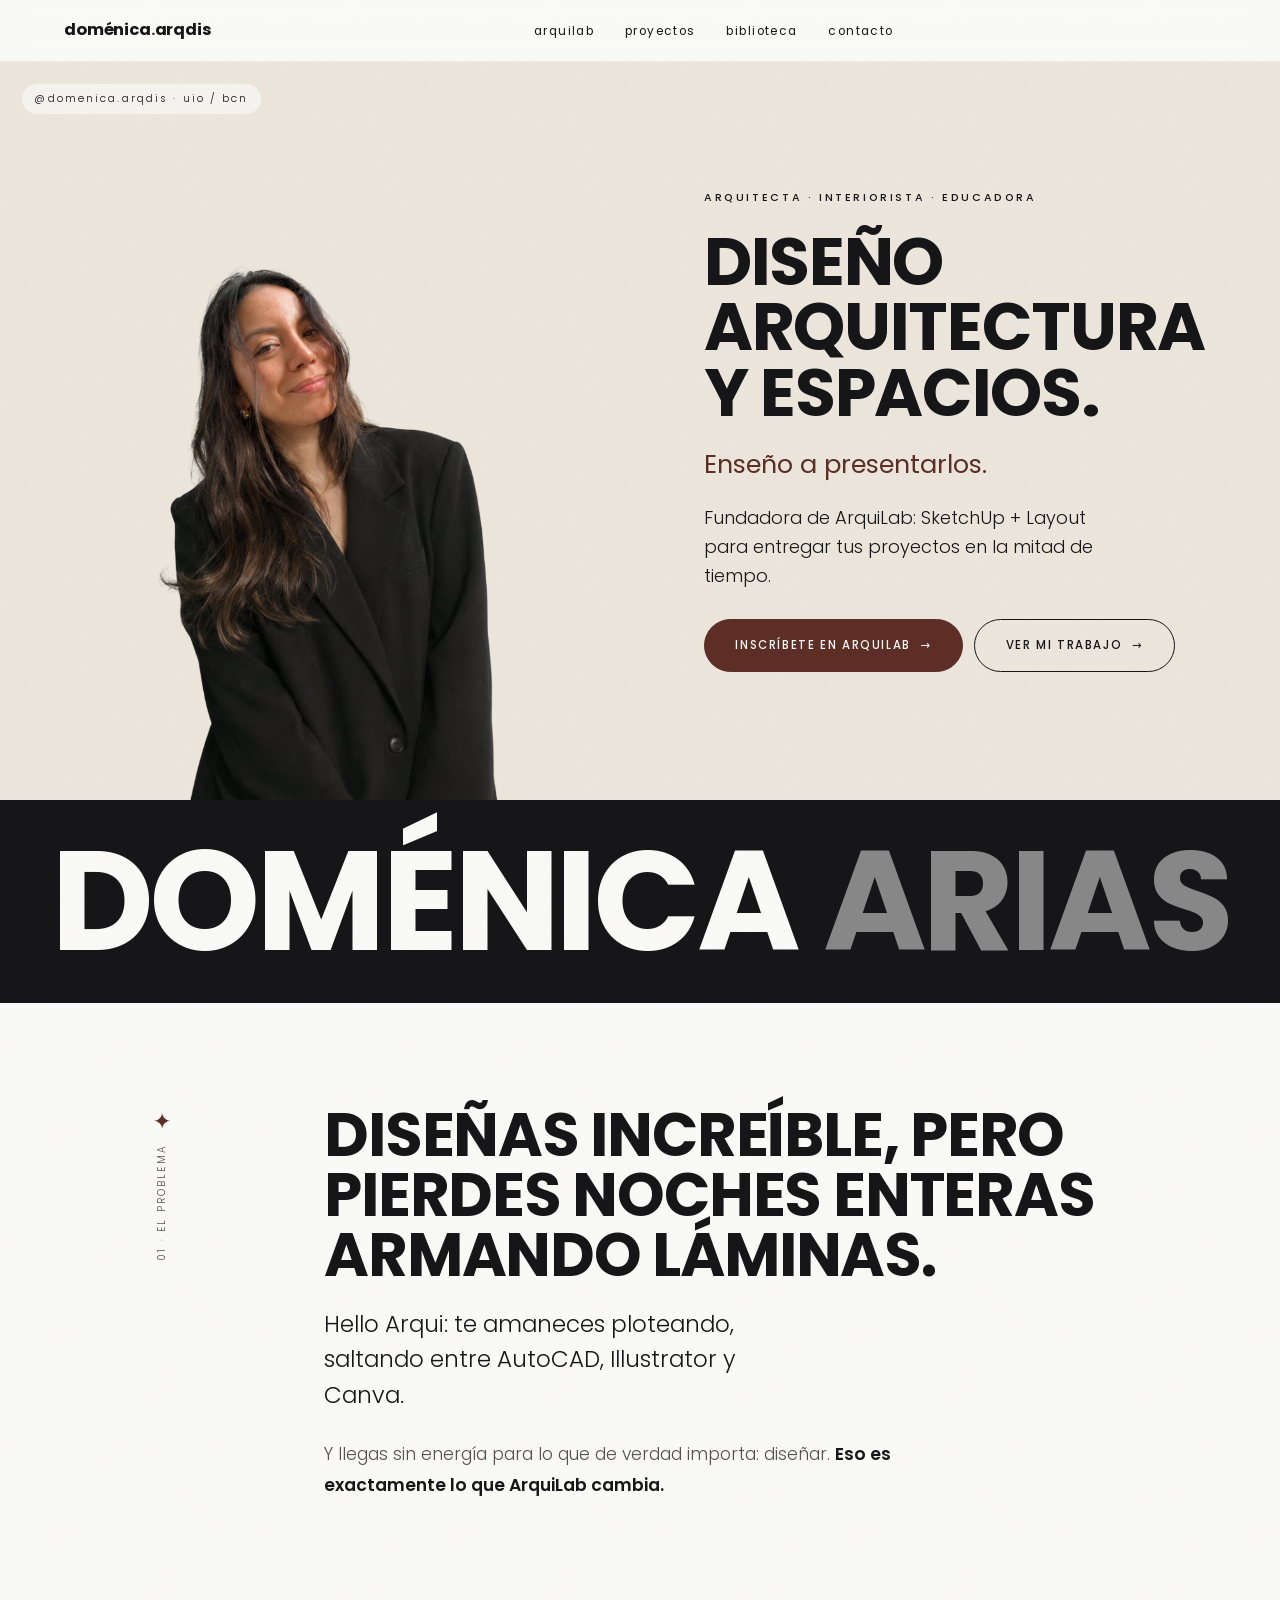
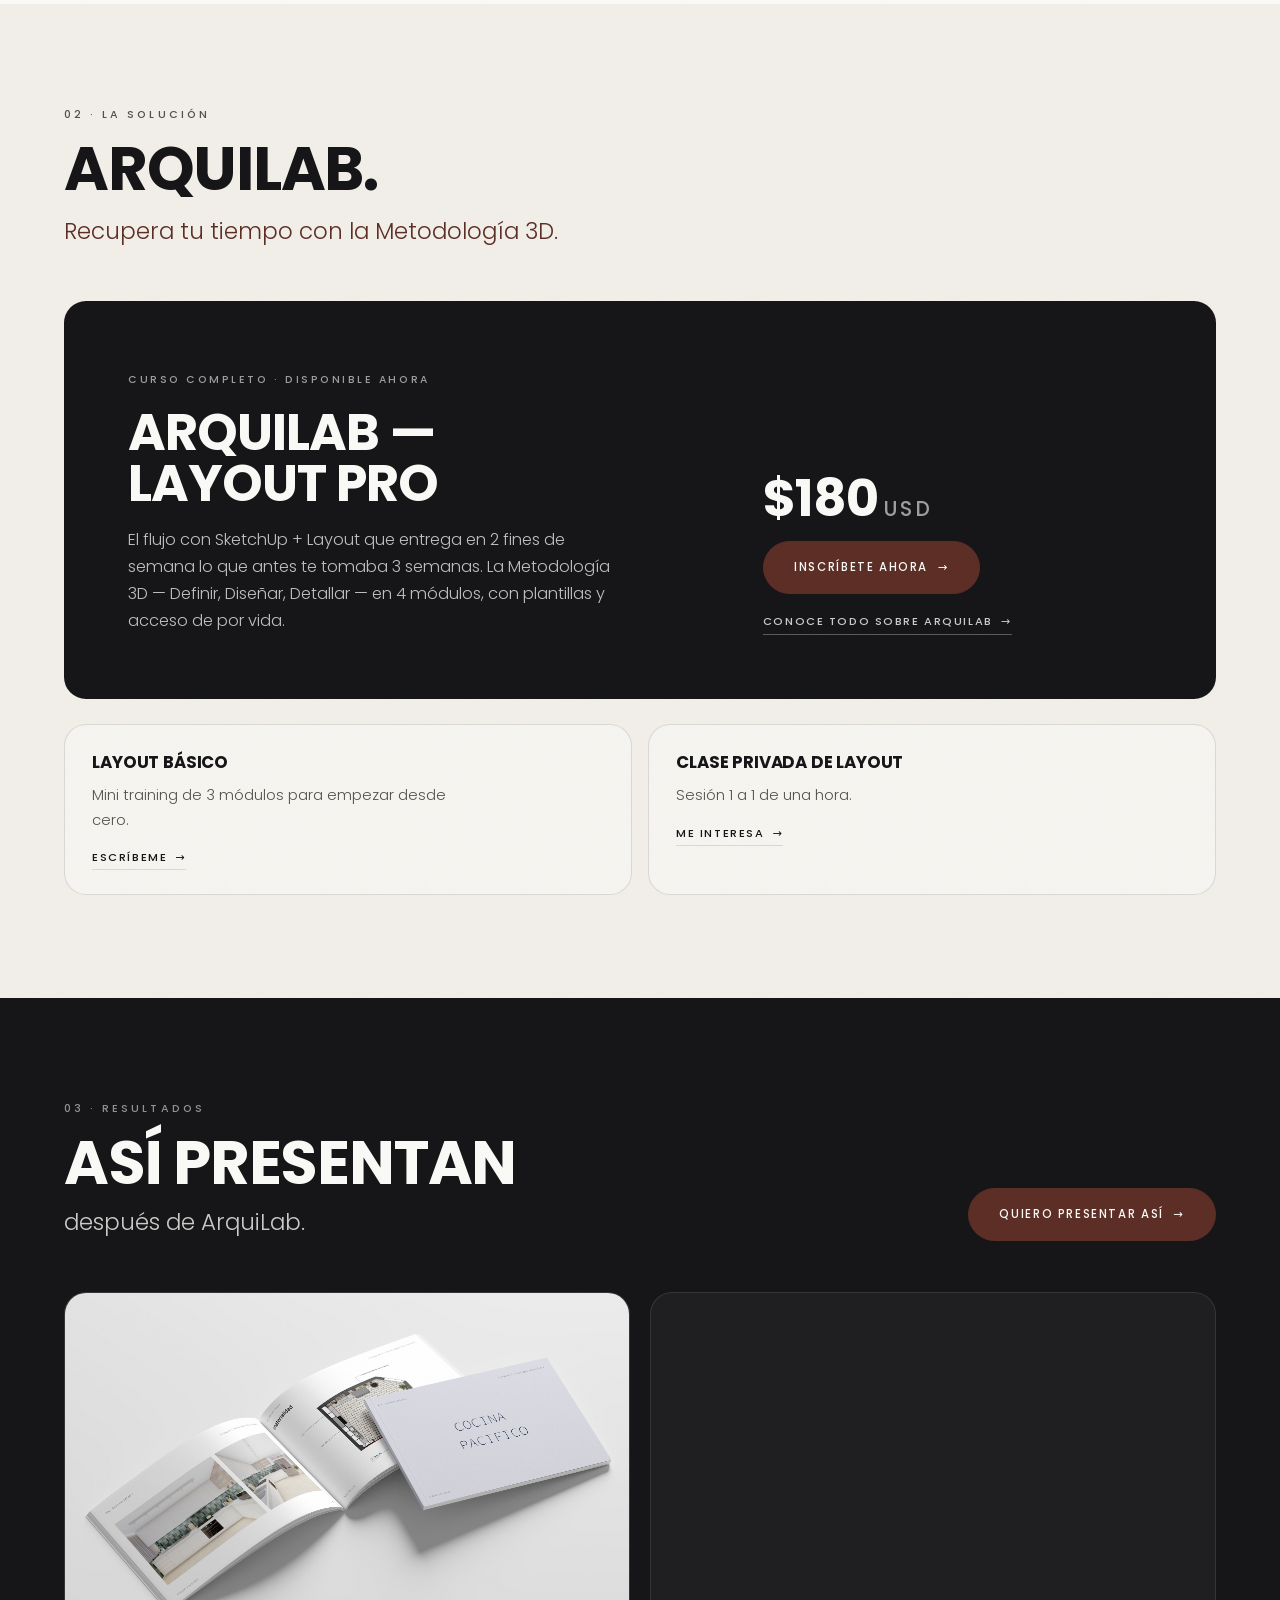
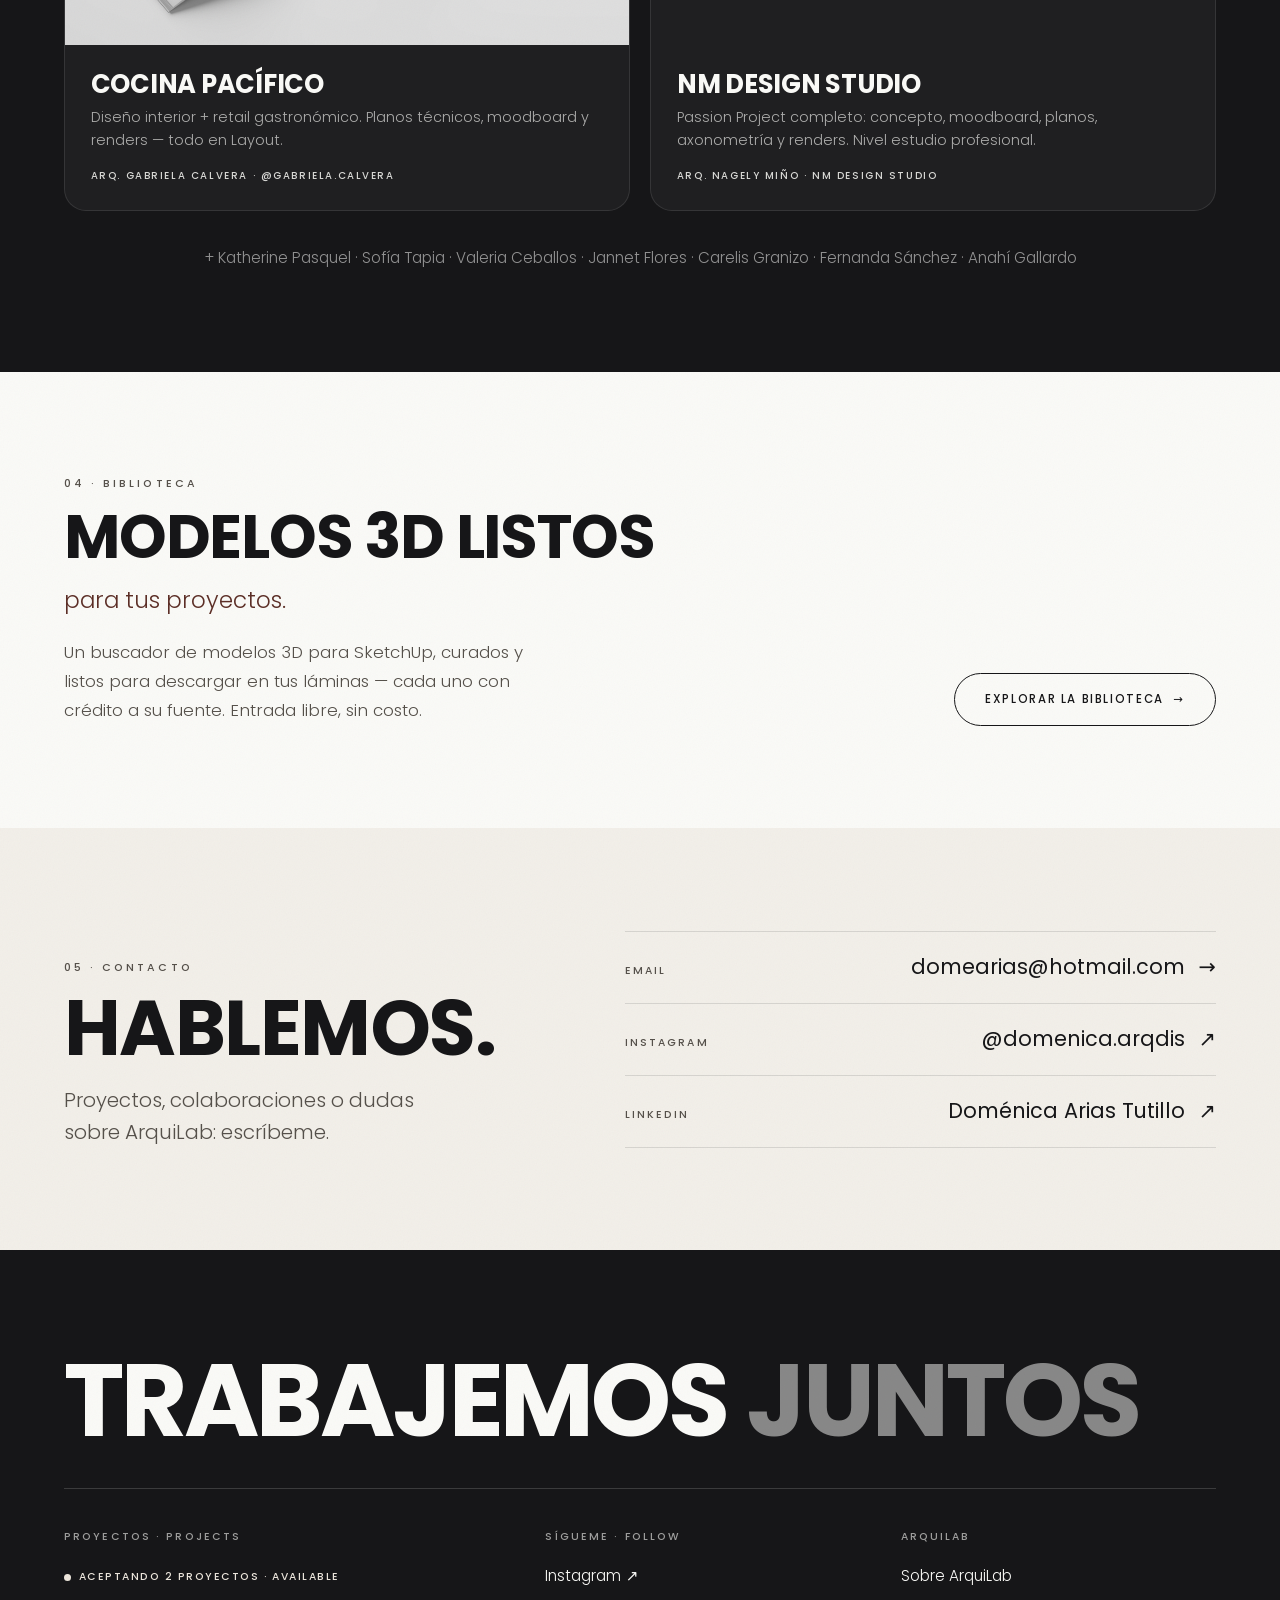
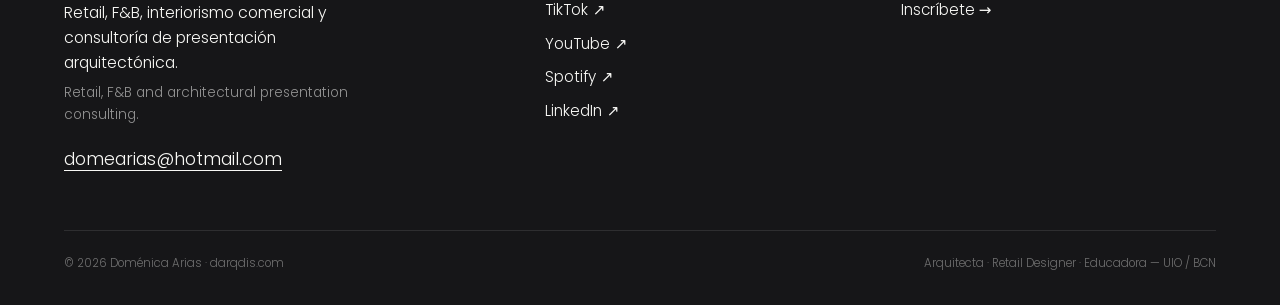
==== commit a2434ebd: "web: retira la Frunchy Sage de todas las páginas Una sola familia tipográfica (Poppins). --serif apu" ====
--- a/index.html
+++ b/index.html
@@ -21,13 +21,13 @@
 <link rel="preconnect" href="https://fonts.gstatic.com" crossorigin>
 <link rel="stylesheet" href="https://fonts.googleapis.com/css2?family=Poppins:ital,wght@0,300;0,400;0,500;0,600;0,700;1,400&display=swap">
 <style>
-@font-face{font-family:'Frunchy Sage';src:url('/fonts/frunchysage.ttf') format('truetype');font-weight:400;font-style:normal;font-display:swap;}
+
 
 /* ============================================================
    DOMENICA ARIAS — darqdis · home
    Mismo sistema visual que /application/:
    · Títulos: Poppins 700 en mayúsculas, tracking cerrado
-   · Frases de apoyo: Frunchy Sage itálica
+   · Frases de apoyo: Poppins 300 (una sola familia, sin Frunchy)
    · Texto: Poppins 300 · labels: Poppins 500 espaciado
    · Botones píldora · tarjetas redondeadas · hero partido beige
    Acento único: oxblood. Botón sólido oxblood = comprar (Hotmart).
@@ -42,7 +42,7 @@
   --oxblood:   #5C2E26;   /* acento de marca + dinero */
   --line:      rgba(22, 22, 24, 0.12);
   --line-2:    rgba(22, 22, 24, 0.06);
-  --serif:   'Frunchy Sage', Georgia, 'Times New Roman', serif;
+  --serif:   'Poppins', system-ui, -apple-system, sans-serif;
   --display: 'Poppins', system-ui, -apple-system, sans-serif;
   --sans:    'Poppins', system-ui, -apple-system, sans-serif;
   --inset: clamp(22px, 5vw, 80px);
@@ -91,7 +91,7 @@
   letter-spacing: -0.02em; text-transform: uppercase;
 }
 .lead-serif {
-  font-family: var(--serif); font-style: italic; font-weight: 400;
+  font-family: var(--serif); font-style: normal; font-weight: 400;
   font-size: clamp(1.45rem, 2.6vw, 2rem); line-height: 1.35;
 }
 .band-head { margin-bottom: clamp(2rem, 4vw, 3.2rem); }
@@ -183,7 +183,7 @@
   letter-spacing: -0.02em; text-transform: uppercase; color: var(--ink);
 }
 .heroGrid__lead {
-  font-family: var(--serif); font-style: italic; font-weight: 400;
+  font-family: var(--serif); font-style: normal; font-weight: 400;
   font-size: clamp(1.6rem, 2.8vw, 2.3rem); line-height: 1.2; color: var(--oxblood);
 }
 .heroGrid__body { font-size: clamp(1.02rem, 1.4vw, 1.15rem); color: var(--ink); max-width: 40ch; line-height: 1.6; }
@@ -276,7 +276,7 @@
 .results-card__title { font-family: var(--display); font-weight: 700; text-transform: uppercase; font-size: clamp(1.25rem, 2vw, 1.6rem); letter-spacing: -0.01em; line-height: 1.05; margin-bottom: 0.5rem; }
 .results-card__desc { font-size: 0.9rem; color: rgba(250,250,247,0.65); margin-bottom: 0.9rem; }
 .results-card__author { font-family: var(--display); font-weight: 500; font-size: 0.62rem; letter-spacing: 0.16em; text-transform: uppercase; color: rgba(250,250,247,0.85); }
-.results__names { text-align: center; font-family: var(--serif); font-style: italic; font-size: 1.3rem; line-height: 1.6; color: rgba(250,250,247,0.55); margin-top: 2.2rem; }
+.results__names { text-align: center; font-family: var(--serif); font-style: normal; font-size: 1.3rem; line-height: 1.6; color: rgba(250,250,247,0.55); margin-top: 2.2rem; }
 
 /* ============================================================
    04 · BIBLIOTECA
@@ -292,7 +292,7 @@
 .contact { background: var(--beige); padding: var(--bandY) var(--inset); }
 .contact__grid { display: grid; grid-template-columns: 0.9fr 1.1fr; gap: clamp(2.5rem, 6vw, 6rem); align-items: end; }
 .contact__title { font-family: var(--display); font-weight: 700; font-size: clamp(2.6rem, 6vw, 4.8rem); line-height: 0.95; letter-spacing: -0.02em; text-transform: uppercase; margin-top: 0.9rem; }
-.contact__lead { font-family: var(--serif); font-style: italic; font-size: clamp(1.35rem, 2.4vw, 1.7rem); color: var(--ink-soft); margin-top: 1.2rem; max-width: 30ch; line-height: 1.45; }
+.contact__lead { font-family: var(--serif); font-style: normal; font-size: clamp(1.35rem, 2.4vw, 1.7rem); color: var(--ink-soft); margin-top: 1.2rem; max-width: 30ch; line-height: 1.45; }
 .contact__list { display: flex; flex-direction: column; }
 .contact__row { display: flex; align-items: baseline; justify-content: space-between; gap: 1.5rem; padding: 1.15rem 0; border-top: 1px solid var(--line); text-decoration: none; color: var(--ink); transition: color 0.35s var(--ease), padding-left 0.35s var(--ease); }
 .contact__row:last-child { border-bottom: 1px solid var(--line); }
@@ -307,13 +307,13 @@
    ============================================================ */
 .footer { background: var(--ink); color: var(--bone); padding: var(--bandY) var(--inset) 2rem; }
 .footer__cta { font-family: var(--display); font-weight: 700; text-transform: uppercase; font-size: clamp(2.6rem, 8vw, 6.5rem); line-height: 0.92; letter-spacing: -0.03em; margin-bottom: 2.6rem; }
-.footer__cta em { font-family: var(--serif); font-style: italic; font-weight: 400; text-transform: none; letter-spacing: 0; color: var(--panel); }
+.footer__cta em { font-family: var(--serif); font-style: normal; font-weight: 400; text-transform: none; letter-spacing: 0; color: var(--panel); }
 .footer__grid { display: grid; grid-template-columns: 1.4fr 1fr 1fr; gap: 2.5rem; padding-top: 2.4rem; border-top: 1px solid rgba(250,250,247,0.16); }
 .footer__col h4 { font-family: var(--display); font-weight: 500; font-size: 0.66rem; letter-spacing: 0.2em; text-transform: uppercase; color: rgba(250,250,247,0.6); margin-bottom: 1.1rem; }
 .footer__col a { display: block; color: var(--bone); text-decoration: none; font-size: 0.95rem; margin-bottom: 0.55rem; width: fit-content; transition: color 0.3s var(--ease); }
 .footer__col a:hover { color: var(--panel); opacity: 0.75; }
 .footer__avail { font-size: 0.98rem; line-height: 1.6; max-width: 32ch; }
-.footer__avail .en { display: block; font-family: var(--serif); font-style: italic; font-size: 1.15rem; color: rgba(250,250,247,0.55); margin-top: 0.4rem; }
+.footer__avail .en { display: block; font-family: var(--serif); font-style: normal; font-size: 1.15rem; color: rgba(250,250,247,0.55); margin-top: 0.4rem; }
 .footer__avail .pulse { display: inline-flex; align-items: center; gap: 0.5rem; margin-bottom: 0.9rem; font-family: var(--display); font-weight: 500; font-size: 0.66rem; letter-spacing: 0.14em; text-transform: uppercase; color: var(--panel); }
 .footer__avail .pulse i { width: 7px; height: 7px; border-radius: 50%; background: var(--panel); box-shadow: 0 0 0 0 rgba(236,230,220,0.6); animation: pulse 2.4s infinite; }
 @keyframes pulse { 0% { box-shadow: 0 0 0 0 rgba(236,230,220,0.5); } 70% { box-shadow: 0 0 0 8px rgba(236,230,220,0); } 100% { box-shadow: 0 0 0 0 rgba(236,230,220,0); } }
@@ -376,6 +376,15 @@
   .footer__grid { grid-template-columns: 1fr; }
   .heroGrid__cta .btn { padding: 0.95rem 1.4rem; }
 }
+
+/* ---- Sin Frunchy (2026-11-22): frases de apoyo en Poppins, tamaños recalibrados ---- */
+.lead-serif { font-weight: 300; font-size: clamp(1.15rem, 1.8vw, 1.45rem); line-height: 1.55; }
+.heroGrid__lead { font-weight: 400; font-size: clamp(1.25rem, 2vw, 1.6rem); line-height: 1.35; }
+.results__names { font-size: 0.95rem; font-weight: 300; }
+.contact__lead { font-weight: 300; font-size: clamp(1.05rem, 1.6vw, 1.25rem); line-height: 1.6; }
+.contact__row .v { font-weight: 400; font-size: clamp(1rem, 1.8vw, 1.3rem); }
+.footer__cta em { font-weight: 700; text-transform: uppercase; letter-spacing: inherit; color: inherit; opacity: 0.5; }
+.footer__avail .en { font-size: 0.85rem; font-weight: 300; }
 </style>
 </head>
 <body>
